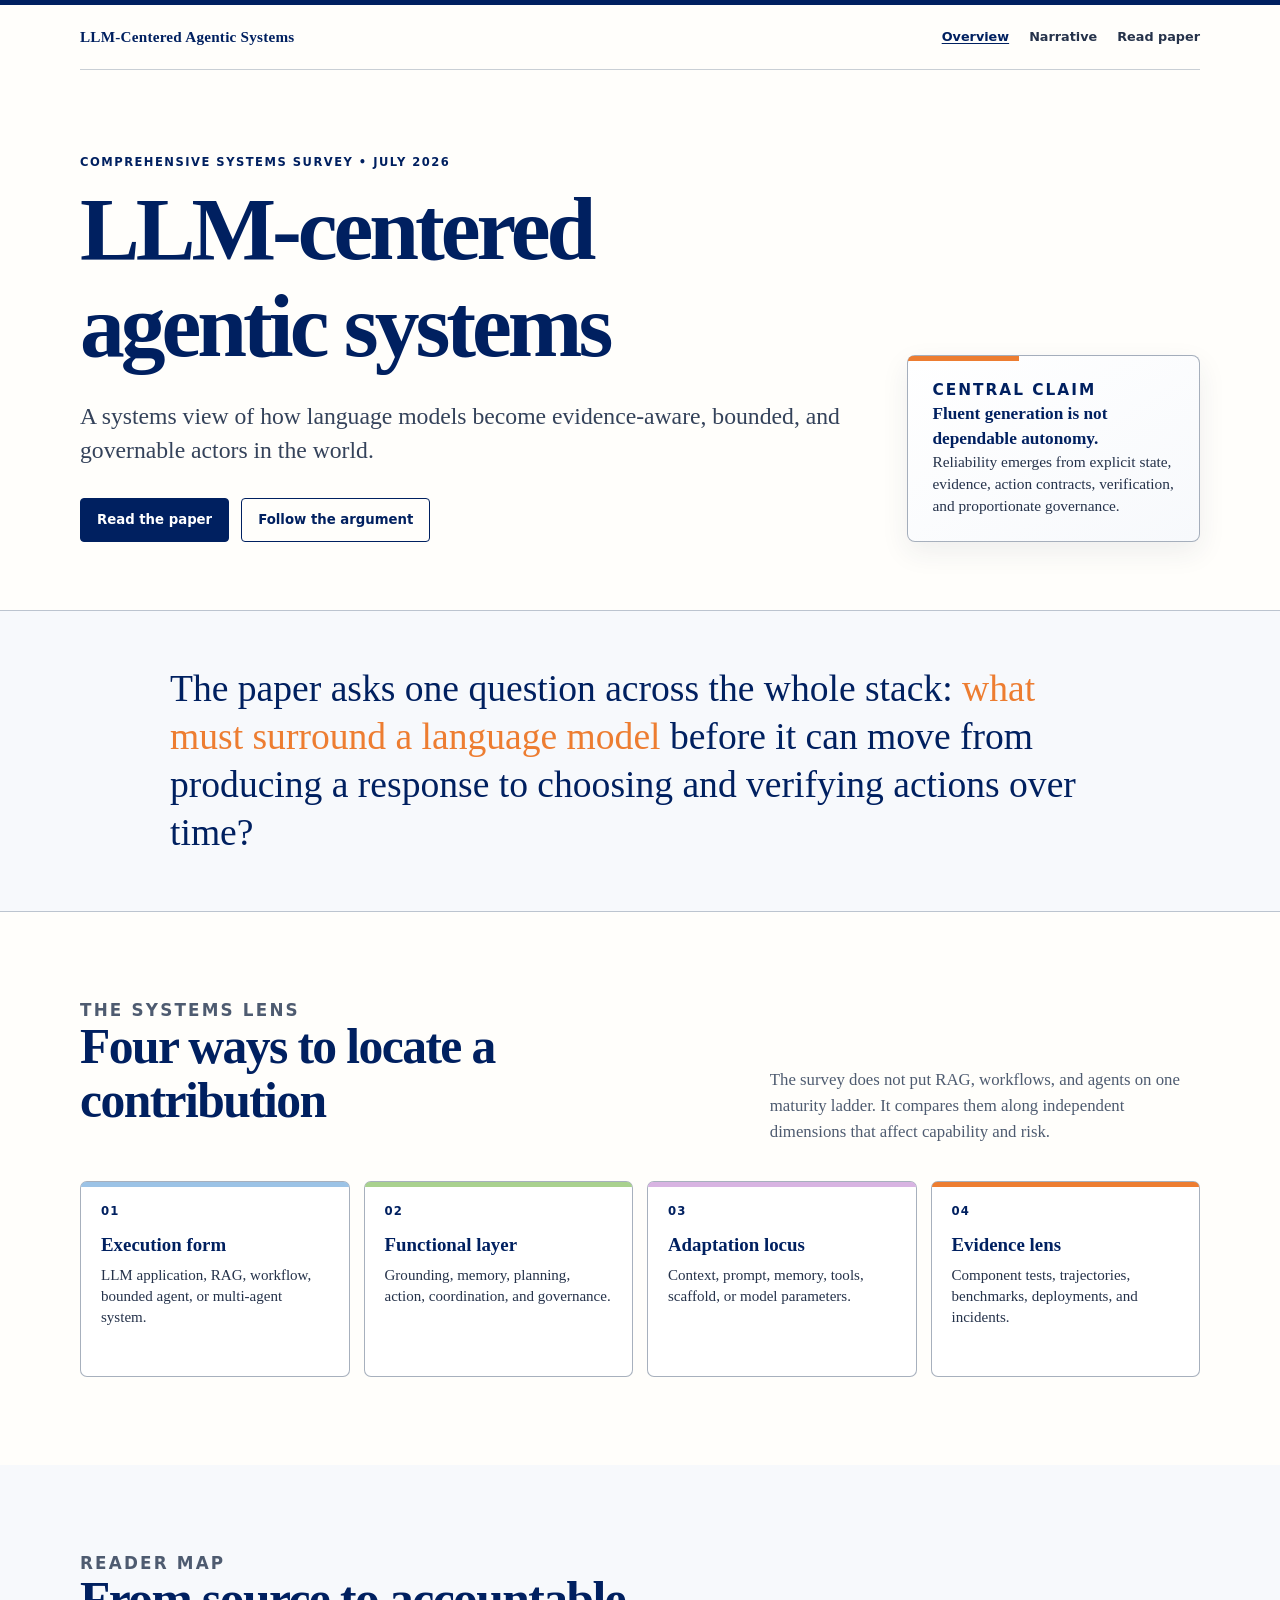
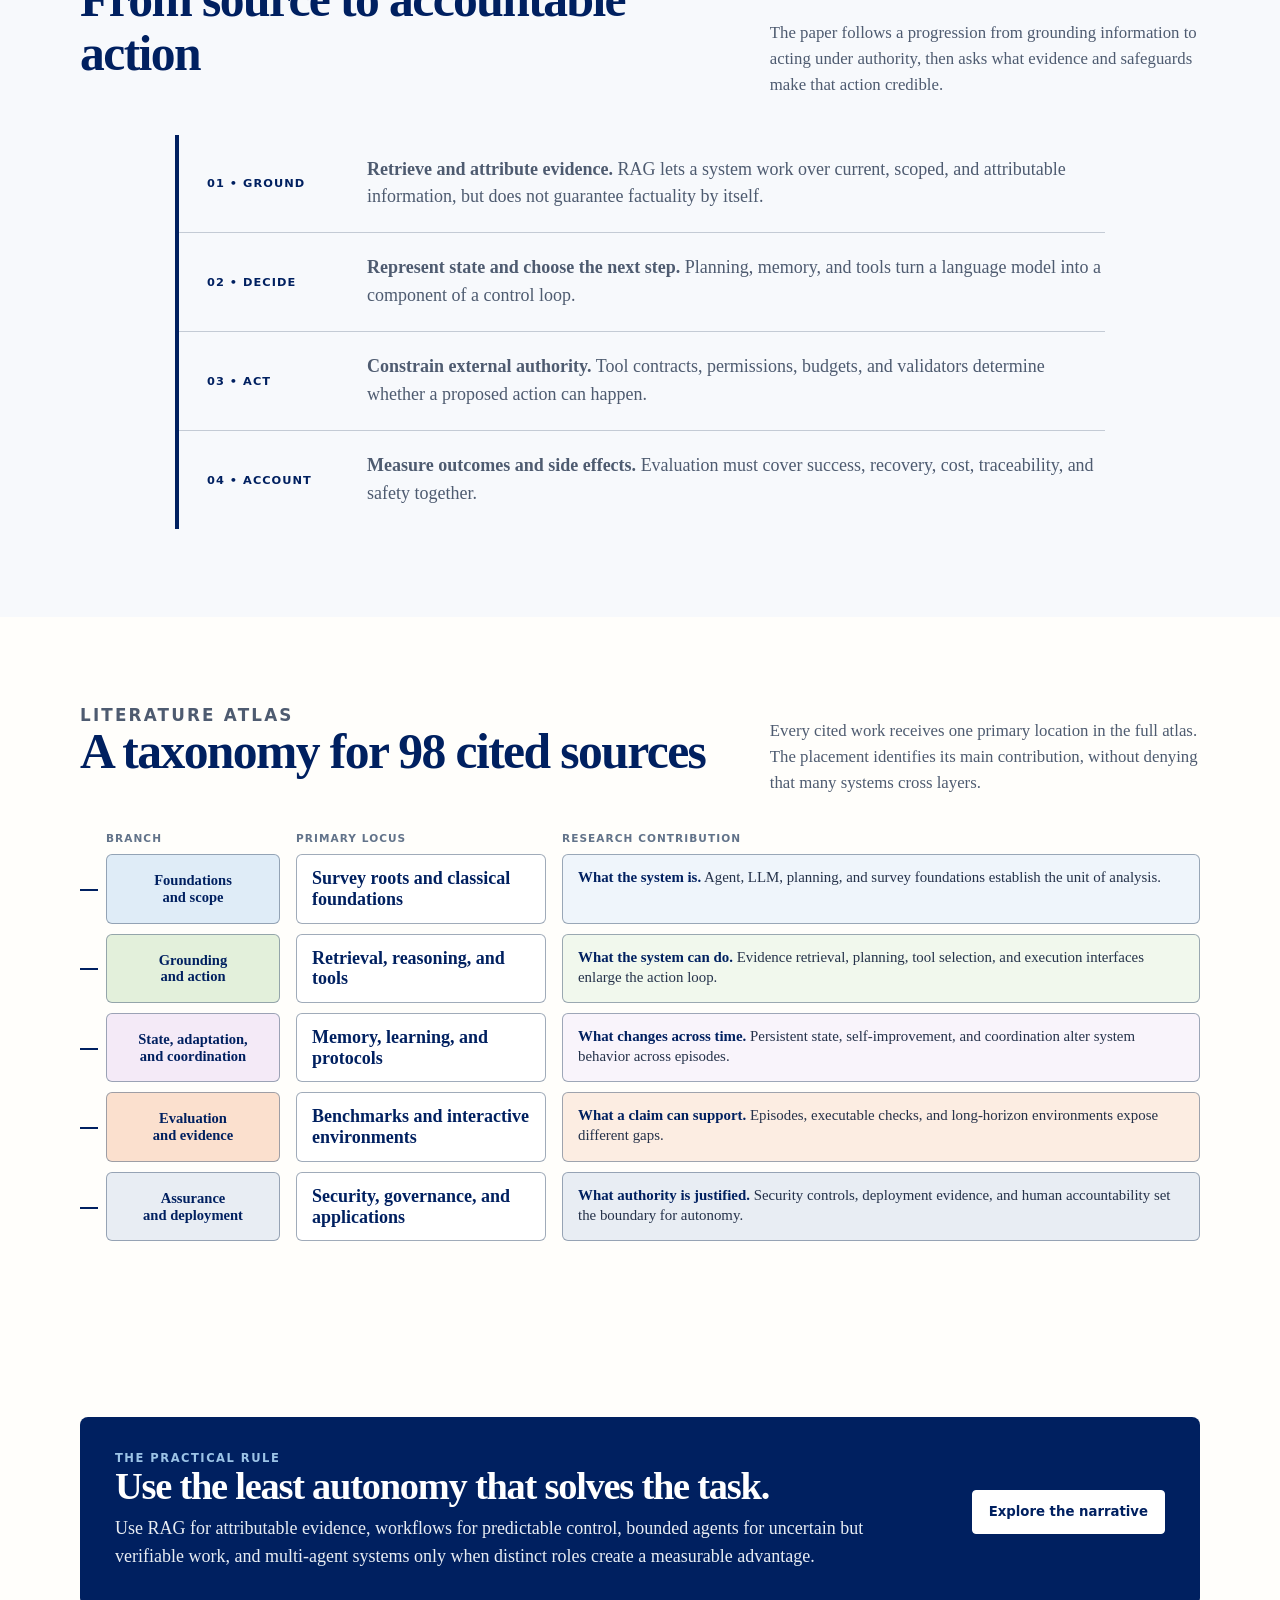
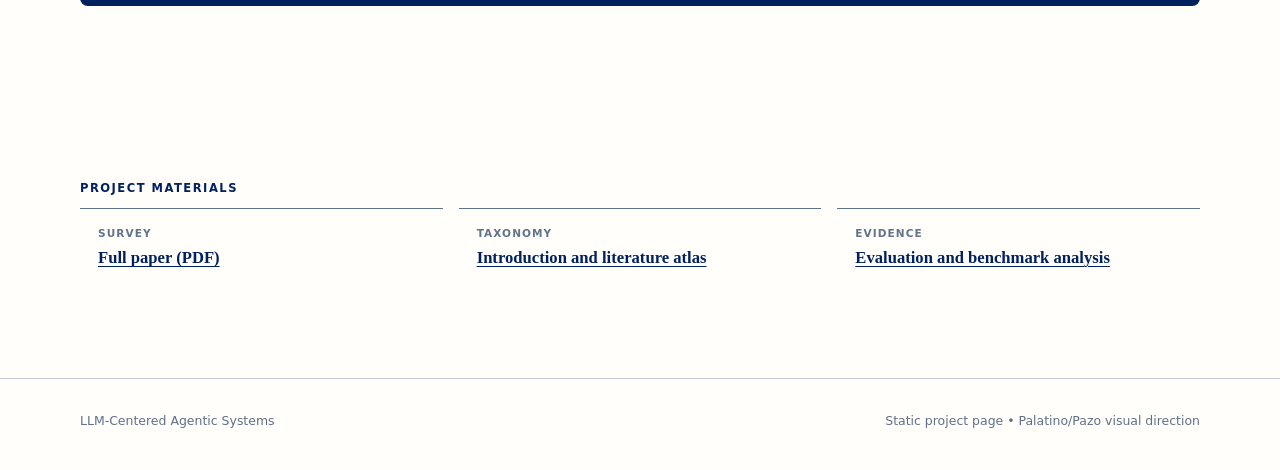
==== github-page/index.html @ cb3de99a "Publish systems survey and project website" ====
<!doctype html>
<html lang="en">
  <head>
    <meta charset="utf-8">
    <meta name="viewport" content="width=device-width, initial-scale=1">
    <meta name="description" content="A systems survey of LLM-centered agentic systems: retrieval, workflows, bounded agents, evaluation, and governance.">
    <title>LLM-Centered Agentic Systems</title>
    <link rel="stylesheet" href="../site-shared/theme.css">
  </head>
  <body>
    <div class="top-rule"></div>
    <div class="page-shell">
      <header class="container site-header">
        <a class="wordmark" href="./">LLM-Centered Agentic Systems</a>
        <button class="nav-toggle" type="button" data-nav-toggle aria-controls="site-nav" aria-expanded="false">Menu</button>
        <nav class="site-nav" id="site-nav" data-site-nav data-open="false" aria-label="Primary navigation">
          <a href="./" aria-current="page">Overview</a>
          <a href="../project-page/">Narrative</a>
          <a href="../0-main.pdf">Read paper</a>
        </nav>
      </header>

      <main>
        <section class="container hero">
          <div>
            <p class="eyebrow">Comprehensive systems survey • July 2026</p>
            <h1>LLM-centered<br>agentic systems</h1>
            <p class="lede">A systems view of how language models become evidence-aware, bounded, and governable actors in the world.</p>
            <div class="actions">
              <a class="button" href="../0-main.pdf">Read the paper</a>
              <a class="button secondary" href="../project-page/">Follow the argument</a>
            </div>
          </div>
          <aside class="hero-aside" aria-label="Central claim">
            <p class="section-kicker">Central claim</p>
            <p><strong>Fluent generation is not dependable autonomy.</strong><br>Reliability emerges from explicit state, evidence, action contracts, verification, and proportionate governance.</p>
          </aside>
        </section>

        <div class="intro-band">
          <div class="container statement">The paper asks one question across the whole stack: <strong>what must surround a language model</strong> before it can move from producing a response to choosing and verifying actions over time?</div>
        </div>

        <section class="container" id="taxonomy">
          <div class="section-head">
            <div>
              <p class="section-kicker">The systems lens</p>
              <h2>Four ways to locate a contribution</h2>
            </div>
            <p>The survey does not put RAG, workflows, and agents on one maturity ladder. It compares them along independent dimensions that affect capability and risk.</p>
          </div>
          <div class="card-grid">
            <article class="system-card" style="--card-color: var(--blue)">
              <span class="card-number">01</span>
              <h3>Execution form</h3>
              <p>LLM application, RAG, workflow, bounded agent, or multi-agent system.</p>
            </article>
            <article class="system-card" style="--card-color: var(--green)">
              <span class="card-number">02</span>
              <h3>Functional layer</h3>
              <p>Grounding, memory, planning, action, coordination, and governance.</p>
            </article>
            <article class="system-card" style="--card-color: var(--purple)">
              <span class="card-number">03</span>
              <h3>Adaptation locus</h3>
              <p>Context, prompt, memory, tools, scaffold, or model parameters.</p>
            </article>
            <article class="system-card" style="--card-color: var(--orange)">
              <span class="card-number">04</span>
              <h3>Evidence lens</h3>
              <p>Component tests, trajectories, benchmarks, deployments, and incidents.</p>
            </article>
          </div>
        </section>

        <section class="mist">
          <div class="container">
            <div class="section-head">
              <div>
                <p class="section-kicker">Reader map</p>
                <h2>From source to accountable action</h2>
              </div>
              <p>The paper follows a progression from grounding information to acting under authority, then asks what evidence and safeguards make that action credible.</p>
            </div>
            <div class="decision-rail">
              <div class="decision-step"><span class="step-tag">01 • Ground</span><p><strong>Retrieve and attribute evidence.</strong> RAG lets a system work over current, scoped, and attributable information, but does not guarantee factuality by itself.</p></div>
              <div class="decision-step"><span class="step-tag">02 • Decide</span><p><strong>Represent state and choose the next step.</strong> Planning, memory, and tools turn a language model into a component of a control loop.</p></div>
              <div class="decision-step"><span class="step-tag">03 • Act</span><p><strong>Constrain external authority.</strong> Tool contracts, permissions, budgets, and validators determine whether a proposed action can happen.</p></div>
              <div class="decision-step"><span class="step-tag">04 • Account</span><p><strong>Measure outcomes and side effects.</strong> Evaluation must cover success, recovery, cost, traceability, and safety together.</p></div>
            </div>
          </div>
        </section>

        <section class="container">
          <div class="section-head">
            <div>
              <p class="section-kicker">Literature atlas</p>
              <h2>A taxonomy for 98 cited sources</h2>
            </div>
            <p>Every cited work receives one primary location in the full atlas. The placement identifies its main contribution, without denying that many systems cross layers.</p>
          </div>
          <div class="atlas" aria-label="High-level literature taxonomy">
            <div class="atlas-header"><span>Branch</span><span>Primary locus</span><span>Research contribution</span></div>
            <div class="atlas-row"><div class="atlas-branch" style="--branch-color: color-mix(in srgb, var(--blue) 32%, white)">Foundations<br>and scope</div><div class="atlas-locus">Survey roots and classical foundations</div><div class="atlas-work" style="--work-color: color-mix(in srgb, var(--blue) 16%, white)"><strong>What the system is.</strong> Agent, LLM, planning, and survey foundations establish the unit of analysis.</div></div>
            <div class="atlas-row"><div class="atlas-branch" style="--branch-color: color-mix(in srgb, var(--green) 32%, white)">Grounding<br>and action</div><div class="atlas-locus">Retrieval, reasoning, and tools</div><div class="atlas-work" style="--work-color: color-mix(in srgb, var(--green) 16%, white)"><strong>What the system can do.</strong> Evidence retrieval, planning, tool selection, and execution interfaces enlarge the action loop.</div></div>
            <div class="atlas-row"><div class="atlas-branch" style="--branch-color: color-mix(in srgb, var(--purple) 28%, white)">State, adaptation,<br>and coordination</div><div class="atlas-locus">Memory, learning, and protocols</div><div class="atlas-work" style="--work-color: color-mix(in srgb, var(--purple) 15%, white)"><strong>What changes across time.</strong> Persistent state, self-improvement, and coordination alter system behavior across episodes.</div></div>
            <div class="atlas-row"><div class="atlas-branch" style="--branch-color: color-mix(in srgb, var(--orange) 24%, white)">Evaluation<br>and evidence</div><div class="atlas-locus">Benchmarks and interactive environments</div><div class="atlas-work" style="--work-color: color-mix(in srgb, var(--orange) 14%, white)"><strong>What a claim can support.</strong> Episodes, executable checks, and long-horizon environments expose different gaps.</div></div>
            <div class="atlas-row"><div class="atlas-branch">Assurance<br>and deployment</div><div class="atlas-locus">Security, governance, and applications</div><div class="atlas-work" style="--work-color: var(--mist)"><strong>What authority is justified.</strong> Security controls, deployment evidence, and human accountability set the boundary for autonomy.</div></div>
          </div>
        </section>

        <section class="container">
          <div class="callout">
            <div>
              <p class="section-kicker" style="color: var(--blue)">The practical rule</p>
              <h2>Use the least autonomy that solves the task.</h2>
              <p>Use RAG for attributable evidence, workflows for predictable control, bounded agents for uncertain but verifiable work, and multi-agent systems only when distinct roles create a measurable advantage.</p>
            </div>
            <a class="button" href="../project-page/">Explore the narrative</a>
          </div>
        </section>

        <section class="container">
          <p class="section-kicker">Project materials</p>
          <div class="source-list">
            <div class="source-item"><span>Survey</span><a href="../0-main.pdf">Full paper (PDF)</a></div>
            <div class="source-item"><span>Taxonomy</span><a href="../1-intro.tex">Introduction and literature atlas</a></div>
            <div class="source-item"><span>Evidence</span><a href="../5-evaluating.tex">Evaluation and benchmark analysis</a></div>
          </div>
        </section>
      </main>

      <footer class="site-footer"><div class="container"><span>LLM-Centered Agentic Systems</span><span>Static project page • Palatino/Pazo visual direction</span></div></footer>
    </div>
    <script src="../site-shared/site.js"></script>
  </body>
</html>
---- site-shared/theme.css ----
:root {
  --navy: #002060;
  --ink: #25324a;
  --line: #62738a;
  --canvas: #f7f9fc;
  --mist: #e8edf3;
  --blue: #9cc3e6;
  --green: #a9d18e;
  --purple: #d8b4e2;
  --orange: #ed7d31;
  --paper: #fffefb;
  --serif: "Palatino Linotype", "Book Antiqua", Palatino, Georgia, serif;
  --sans: Inter, ui-sans-serif, system-ui, -apple-system, BlinkMacSystemFont, "Segoe UI", sans-serif;
  --shadow: 0 10px 28px rgba(37, 50, 74, 0.08);
}

* { box-sizing: border-box; }

html { scroll-behavior: smooth; }

body {
  margin: 0;
  color: var(--ink);
  background: var(--paper);
  font-family: var(--serif);
  font-size: 18px;
  line-height: 1.55;
}

a { color: var(--navy); text-underline-offset: 0.16em; }

a:focus-visible, button:focus-visible {
  outline: 3px solid var(--orange);
  outline-offset: 3px;
}

.top-rule { height: 5px; background: var(--navy); }

.page-shell { overflow: hidden; }

.container { width: min(1120px, calc(100% - 40px)); margin: 0 auto; }

.site-header {
  display: flex;
  align-items: center;
  justify-content: space-between;
  gap: 24px;
  padding: 20px 0;
  border-bottom: 1px solid color-mix(in srgb, var(--line) 34%, transparent);
  font-family: var(--sans);
}

.wordmark {
  color: var(--navy);
  font-family: var(--serif);
  font-size: 0.95rem;
  font-weight: 700;
  letter-spacing: 0.015em;
  text-decoration: none;
}

.site-nav { display: flex; align-items: center; gap: 20px; font-size: 0.8rem; }

.site-nav a { color: var(--ink); font-weight: 650; text-decoration: none; }

.site-nav a:hover, .site-nav a[aria-current="page"] { color: var(--navy); text-decoration: underline; }

.nav-toggle {
  display: none;
  border: 1px solid var(--line);
  border-radius: 4px;
  background: white;
  color: var(--navy);
  font: 700 0.75rem var(--sans);
  padding: 8px 10px;
}

.hero {
  display: grid;
  grid-template-columns: minmax(0, 1.45fr) minmax(250px, 0.55fr);
  gap: 56px;
  align-items: end;
  padding: 86px 0 68px;
}

.eyebrow, .section-kicker {
  margin: 0 0 12px;
  color: var(--navy);
  font: 750 0.72rem/1.2 var(--sans);
  letter-spacing: 0.13em;
  text-transform: uppercase;
}

h1, h2, h3, p { margin-top: 0; }

h1, h2, h3 { color: var(--navy); font-family: var(--serif); line-height: 1.08; }

h1 { max-width: 830px; margin-bottom: 24px; font-size: clamp(3rem, 7vw, 5.6rem); font-weight: 700; letter-spacing: -0.045em; }

h2 { margin-bottom: 18px; font-size: clamp(2rem, 4vw, 3.1rem); letter-spacing: -0.032em; }

h3 { margin-bottom: 9px; font-size: 1.18rem; }

.lede { max-width: 760px; margin-bottom: 30px; color: #34425a; font-size: clamp(1.2rem, 2vw, 1.48rem); line-height: 1.45; }

.hero-aside {
  position: relative;
  padding: 24px;
  border: 1px solid color-mix(in srgb, var(--line) 56%, transparent);
  border-radius: 8px;
  background: linear-gradient(150deg, #ffffff, var(--canvas));
  box-shadow: var(--shadow);
}

.hero-aside::before {
  position: absolute;
  top: 0;
  left: 0;
  width: 38%;
  height: 5px;
  border-radius: 8px 0 0;
  background: var(--orange);
  content: "";
}

.hero-aside p { margin-bottom: 0; font-size: 0.96rem; line-height: 1.42; }

.hero-aside strong { color: var(--navy); font-size: 1.08rem; }

.actions { display: flex; flex-wrap: wrap; gap: 12px; }

.button {
  display: inline-flex;
  align-items: center;
  justify-content: center;
  min-height: 44px;
  padding: 10px 16px;
  border: 1px solid var(--navy);
  border-radius: 4px;
  background: var(--navy);
  color: white;
  font: 700 0.83rem var(--sans);
  text-decoration: none;
}

.button:hover { background: #12387d; text-decoration: none; }

.button.secondary { background: transparent; color: var(--navy); }

.button.secondary:hover { background: var(--mist); }

.intro-band { border-block: 1px solid color-mix(in srgb, var(--line) 40%, transparent); background: var(--canvas); }

.statement { max-width: 940px; padding: 54px 0; color: var(--navy); font-size: clamp(1.45rem, 3vw, 2.35rem); line-height: 1.28; }

.statement strong { color: var(--orange); font-weight: inherit; }

section { padding: 88px 0; }

section.mist { background: var(--canvas); }

.section-head { display: grid; grid-template-columns: minmax(0, 1fr) minmax(260px, 0.66fr); gap: 38px; align-items: end; margin-bottom: 36px; }

.section-head p { margin-bottom: 0; color: #4e5b70; font-size: 1.05rem; }

.card-grid { display: grid; grid-template-columns: repeat(4, minmax(0, 1fr)); gap: 14px; }

.system-card {
  position: relative;
  min-height: 196px;
  padding: 22px 20px;
  border: 1px solid color-mix(in srgb, var(--line) 56%, transparent);
  border-radius: 7px;
  background: white;
}

.system-card::before { position: absolute; top: 0; left: 0; width: 100%; height: 5px; border-radius: 7px 7px 0 0; background: var(--card-color, var(--blue)); content: ""; }

.card-number { display: block; margin-bottom: 17px; color: var(--navy); font: 800 0.73rem var(--sans); letter-spacing: 0.09em; }

.system-card p { margin-bottom: 0; font-size: 0.94rem; line-height: 1.4; }

.decision-rail { display: grid; gap: 0; max-width: 930px; margin: 0 auto; border-left: 4px solid var(--navy); }

.decision-step { display: grid; grid-template-columns: 136px minmax(0, 1fr); gap: 24px; align-items: center; padding: 21px 0 21px 28px; border-bottom: 1px solid color-mix(in srgb, var(--line) 34%, transparent); }

.decision-step:last-child { border-bottom: 0; }

.step-tag { color: var(--navy); font: 800 0.71rem var(--sans); letter-spacing: 0.09em; text-transform: uppercase; }

.decision-step p { margin-bottom: 0; color: #4e5b70; }

.atlas { position: relative; display: grid; gap: 10px; }

.atlas-header, .atlas-row { display: grid; grid-template-columns: 174px 250px minmax(0, 1fr); gap: 16px; align-items: stretch; }

.atlas-header { padding-left: 26px; color: var(--line); font: 800 0.66rem var(--sans); letter-spacing: 0.1em; text-transform: uppercase; }

.atlas-row { position: relative; padding-left: 26px; }

.atlas-row::before { position: absolute; top: 50%; left: 0; width: 18px; border-top: 2px solid var(--navy); content: ""; }

.atlas-branch, .atlas-locus, .atlas-work {
  border: 1px solid color-mix(in srgb, var(--line) 60%, transparent);
  border-radius: 6px;
}

.atlas-branch { display: flex; align-items: center; justify-content: center; padding: 14px; color: var(--navy); background: var(--branch-color, var(--mist)); font: 700 0.91rem/1.15 var(--serif); text-align: center; }

.atlas-locus { display: flex; align-items: center; padding: 13px 15px; background: white; color: var(--navy); font-weight: 700; line-height: 1.15; }

.atlas-work { padding: 13px 15px; background: var(--work-color, #fff); font-size: 0.93rem; line-height: 1.34; }

.atlas-work strong { color: var(--navy); }

.narrative-grid { display: grid; grid-template-columns: repeat(3, minmax(0, 1fr)); gap: 18px; }

.narrative-card { padding: 26px; border-top: 5px solid var(--card-color, var(--blue)); background: white; box-shadow: var(--shadow); }

.narrative-card p { margin-bottom: 0; color: #4e5b70; font-size: 0.96rem; }

.callout { display: grid; grid-template-columns: minmax(0, 1fr) auto; gap: 28px; align-items: center; padding: 34px; border: 1px solid color-mix(in srgb, var(--navy) 45%, transparent); border-radius: 8px; background: var(--navy); color: white; }

.callout h2 { margin-bottom: 8px; color: white; font-size: clamp(1.8rem, 3vw, 2.7rem); }

.callout p { max-width: 760px; margin-bottom: 0; color: #e8edf3; }

.callout .button { border-color: white; background: white; color: var(--navy); white-space: nowrap; }

.source-list { display: grid; grid-template-columns: repeat(3, minmax(0, 1fr)); gap: 16px; }

.source-item { padding: 18px; border-top: 1px solid var(--line); }

.source-item span { display: block; margin-bottom: 5px; color: var(--line); font: 800 0.66rem var(--sans); letter-spacing: 0.1em; text-transform: uppercase; }

.source-item a { font-size: 1.04rem; font-weight: 700; }

.site-footer { padding: 34px 0 42px; border-top: 1px solid color-mix(in srgb, var(--line) 38%, transparent); color: #617086; font: 0.78rem var(--sans); }

.site-footer .container { display: flex; justify-content: space-between; gap: 18px; }

@media (max-width: 860px) {
  .hero, .section-head { grid-template-columns: 1fr; gap: 28px; }
  .hero { padding-block: 64px 54px; }
  .card-grid { grid-template-columns: repeat(2, minmax(0, 1fr)); }
  .atlas-header { display: none; }
  .atlas-row { grid-template-columns: 140px minmax(0, 1fr); }
  .atlas-work { grid-column: 2; }
  .atlas-locus { grid-column: 2; }
  .atlas-branch { grid-row: span 2; }
  .narrative-grid, .source-list { grid-template-columns: 1fr; }
}

@media (max-width: 640px) {
  body { font-size: 17px; }
  .container { width: min(100% - 28px, 1120px); }
  .site-header { align-items: flex-start; }
  .nav-toggle { display: inline-flex; }
  .site-nav { display: none; position: absolute; z-index: 3; top: 66px; right: 14px; flex-direction: column; align-items: flex-start; min-width: 190px; padding: 14px; border: 1px solid var(--line); border-radius: 5px; background: white; box-shadow: var(--shadow); }
  .site-nav[data-open="true"] { display: flex; }
  h1 { font-size: clamp(2.8rem, 15vw, 4.3rem); }
  section { padding: 64px 0; }
  .card-grid { grid-template-columns: 1fr; }
  .decision-step { grid-template-columns: 1fr; gap: 8px; padding-left: 20px; }
  .atlas-row { grid-template-columns: 1fr; padding-left: 20px; }
  .atlas-row::before { width: 12px; }
  .atlas-branch, .atlas-locus, .atlas-work { grid-column: 1; }
  .atlas-branch { grid-row: auto; }
  .callout { grid-template-columns: 1fr; padding: 26px; }
  .site-footer .container { flex-direction: column; }
}
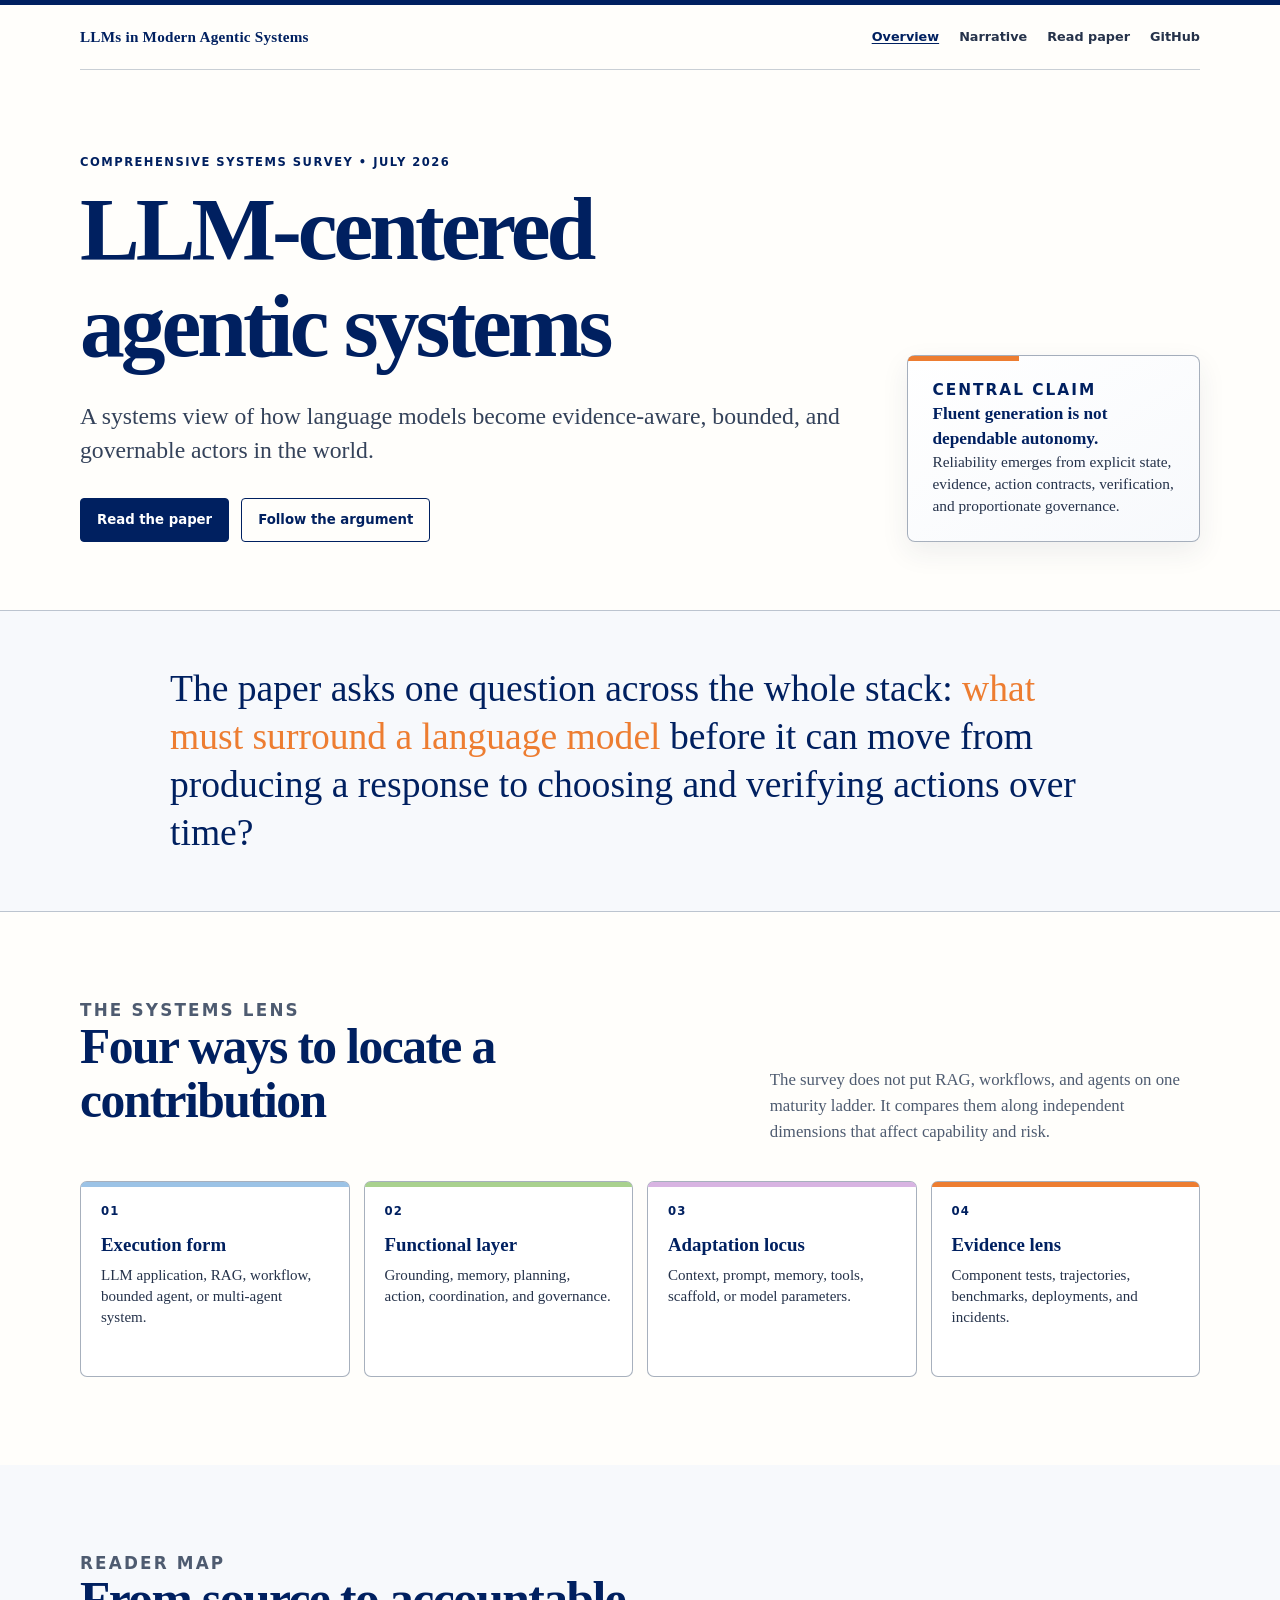
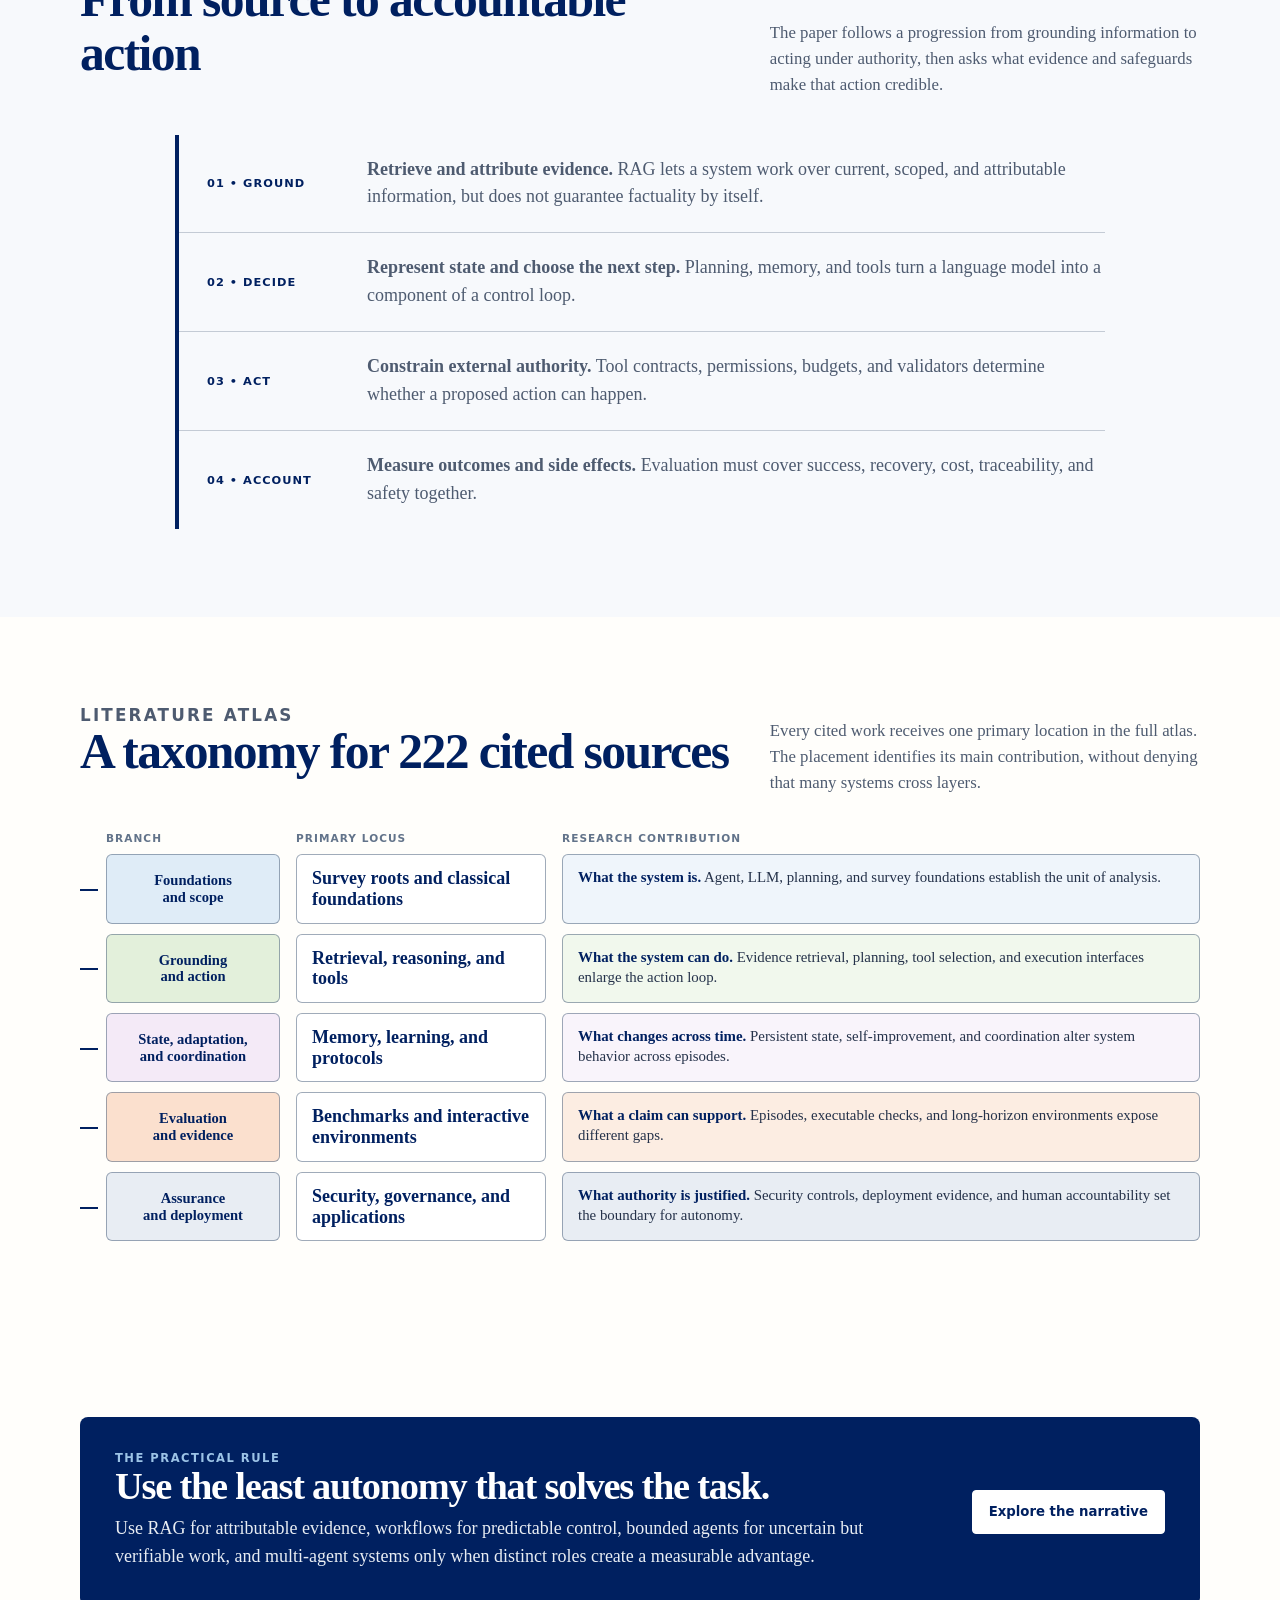
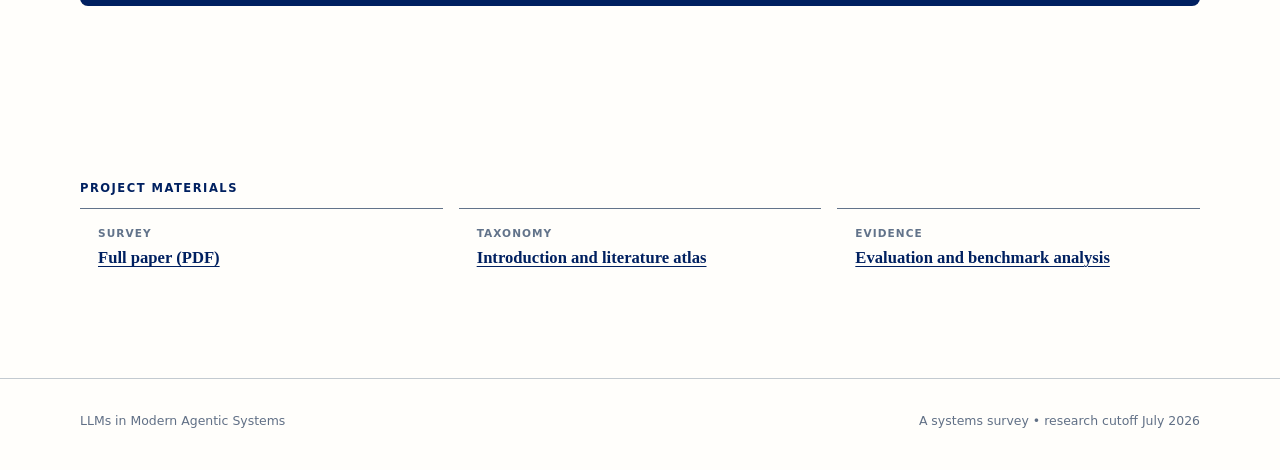
==== commit 0a75c02f: "Synchronize public materials with current paper" ====
--- a/github-page/index.html
+++ b/github-page/index.html
@@ -4,19 +4,25 @@
     <meta charset="utf-8">
     <meta name="viewport" content="width=device-width, initial-scale=1">
     <meta name="description" content="A systems survey of LLM-centered agentic systems: retrieval, workflows, bounded agents, evaluation, and governance.">
-    <title>LLM-Centered Agentic Systems</title>
+    <meta property="og:title" content="LLMs in Modern Agentic Systems: A Systems Survey">
+    <meta property="og:description" content="A systems view of how language models become evidence-aware, bounded, and governable actors in the world.">
+    <meta property="og:type" content="website">
+    <meta property="og:url" content="https://xpounder-com.github.io/llms-in-modern-agentic-systems/">
+    <title>LLMs in Modern Agentic Systems — A Systems Survey</title>
+    <link rel="canonical" href="https://xpounder-com.github.io/llms-in-modern-agentic-systems/">
     <link rel="stylesheet" href="../site-shared/theme.css">
   </head>
   <body>
     <div class="top-rule"></div>
     <div class="page-shell">
       <header class="container site-header">
-        <a class="wordmark" href="./">LLM-Centered Agentic Systems</a>
+        <a class="wordmark" href="./">LLMs in Modern Agentic Systems</a>
         <button class="nav-toggle" type="button" data-nav-toggle aria-controls="site-nav" aria-expanded="false">Menu</button>
         <nav class="site-nav" id="site-nav" data-site-nav data-open="false" aria-label="Primary navigation">
           <a href="./" aria-current="page">Overview</a>
           <a href="../project-page/">Narrative</a>
-          <a href="../0-main.pdf">Read paper</a>
+          <a href="../paper/llms-in-modern-agentic-systems.pdf">Read paper</a>
+          <a href="https://github.com/Xpounder-com/llms-in-modern-agentic-systems">GitHub</a>
         </nav>
       </header>
 
@@ -27,7 +33,7 @@
             <h1>LLM-centered<br>agentic systems</h1>
             <p class="lede">A systems view of how language models become evidence-aware, bounded, and governable actors in the world.</p>
             <div class="actions">
-              <a class="button" href="../0-main.pdf">Read the paper</a>
+              <a class="button" href="../paper/llms-in-modern-agentic-systems.pdf">Read the paper</a>
               <a class="button secondary" href="../project-page/">Follow the argument</a>
             </div>
           </div>
@@ -95,7 +101,7 @@
           <div class="section-head">
             <div>
               <p class="section-kicker">Literature atlas</p>
-              <h2>A taxonomy for 98 cited sources</h2>
+              <h2>A taxonomy for 222 cited sources</h2>
             </div>
             <p>Every cited work receives one primary location in the full atlas. The placement identifies its main contribution, without denying that many systems cross layers.</p>
           </div>
@@ -123,14 +129,14 @@
         <section class="container">
           <p class="section-kicker">Project materials</p>
           <div class="source-list">
-            <div class="source-item"><span>Survey</span><a href="../0-main.pdf">Full paper (PDF)</a></div>
-            <div class="source-item"><span>Taxonomy</span><a href="../1-intro.tex">Introduction and literature atlas</a></div>
-            <div class="source-item"><span>Evidence</span><a href="../5-evaluating.tex">Evaluation and benchmark analysis</a></div>
+            <div class="source-item"><span>Survey</span><a href="../paper/llms-in-modern-agentic-systems.pdf">Full paper (PDF)</a></div>
+            <div class="source-item"><span>Taxonomy</span><a href="https://github.com/Xpounder-com/llms-in-modern-agentic-systems/blob/main/1-intro.tex">Introduction and literature atlas</a></div>
+            <div class="source-item"><span>Evidence</span><a href="https://github.com/Xpounder-com/llms-in-modern-agentic-systems/blob/main/5-evaluating.tex">Evaluation and benchmark analysis</a></div>
           </div>
         </section>
       </main>
 
-      <footer class="site-footer"><div class="container"><span>LLM-Centered Agentic Systems</span><span>Static project page • Palatino/Pazo visual direction</span></div></footer>
+      <footer class="site-footer"><div class="container"><span>LLMs in Modern Agentic Systems</span><span>A systems survey • research cutoff July 2026</span></div></footer>
     </div>
     <script src="../site-shared/site.js"></script>
   </body>
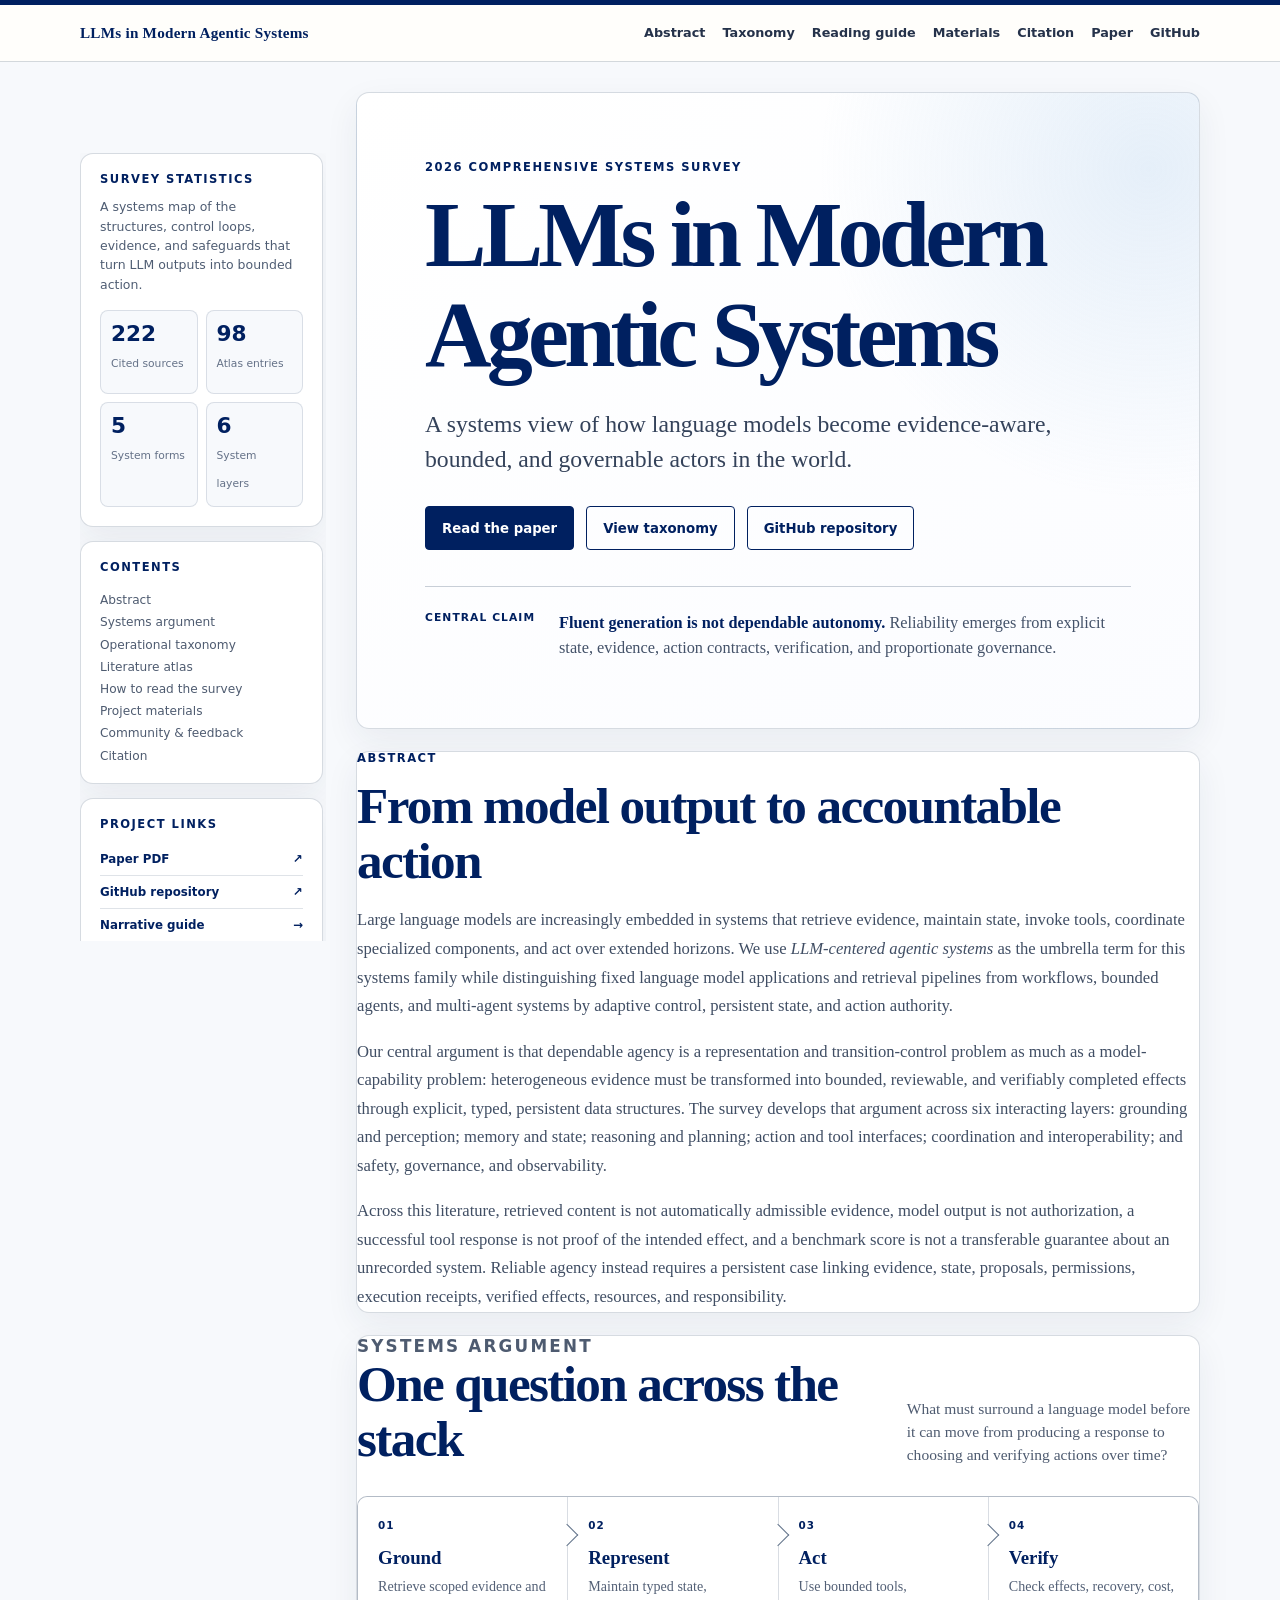
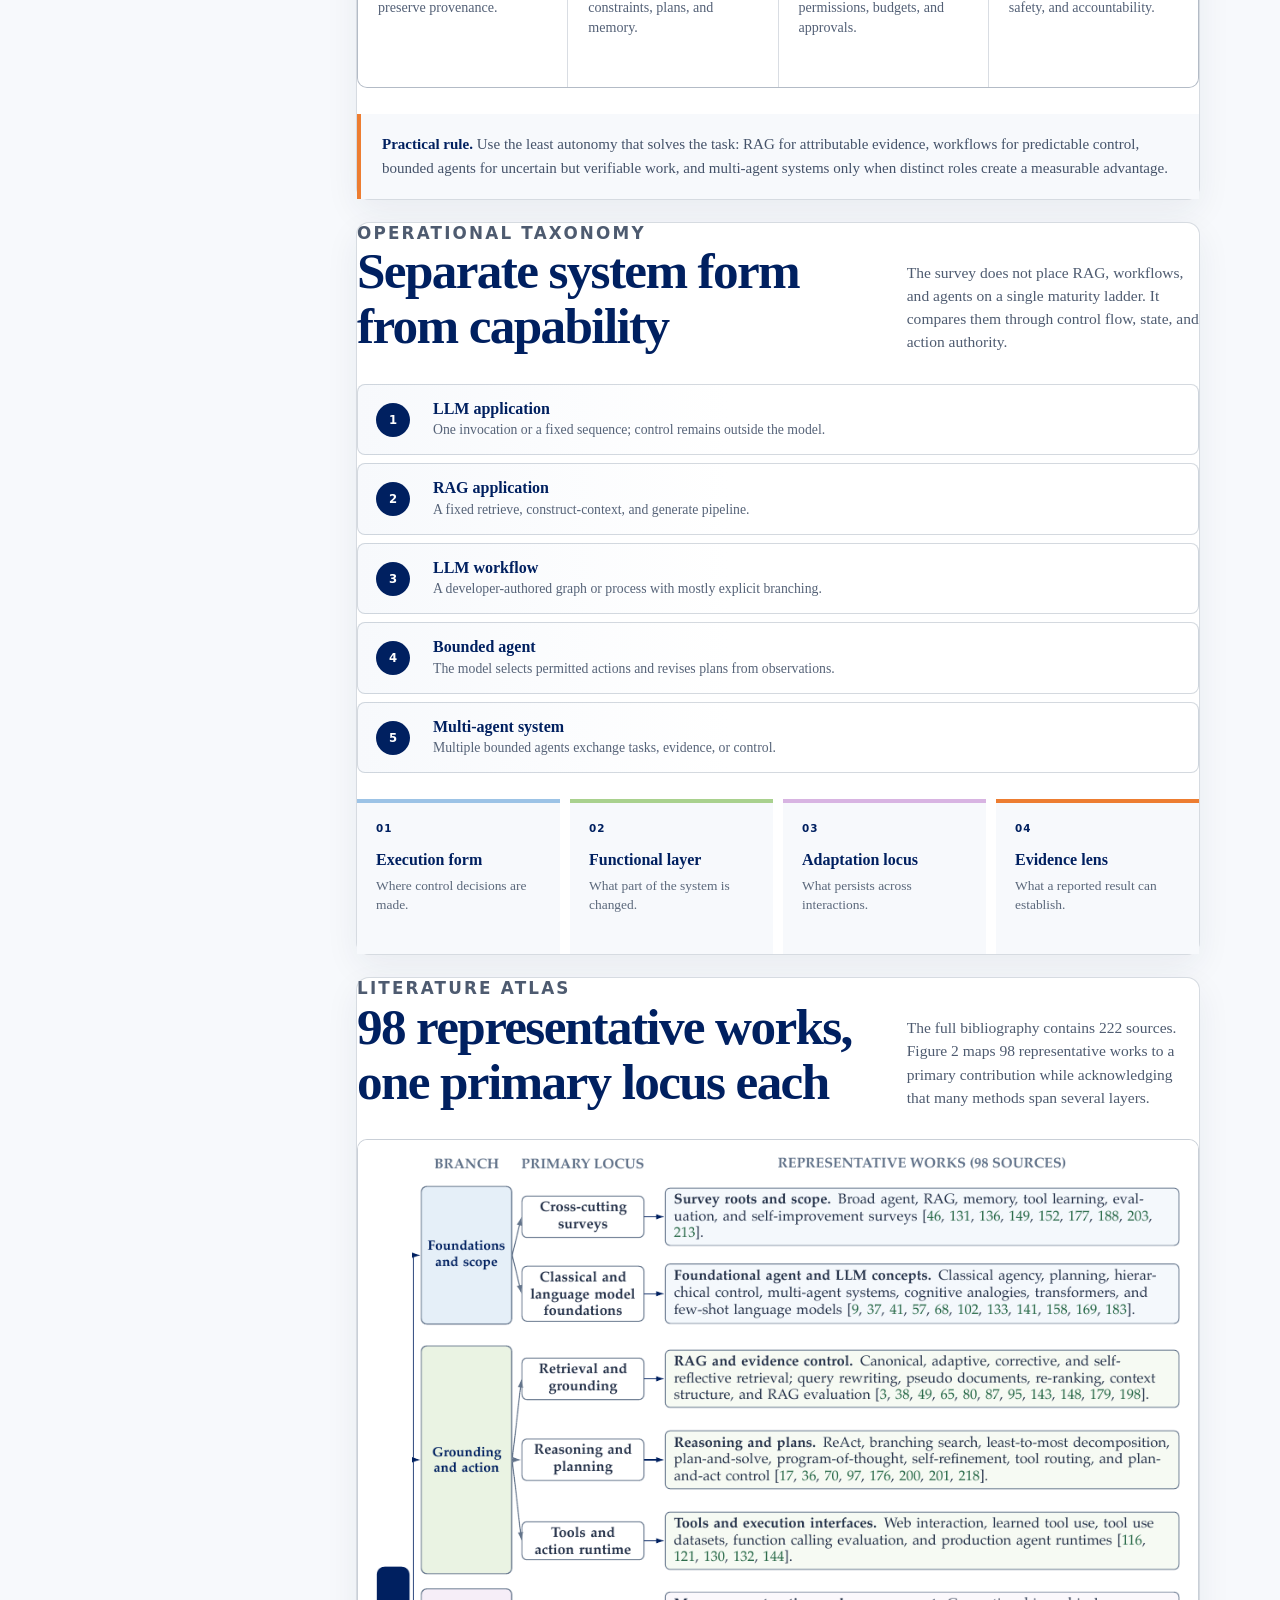
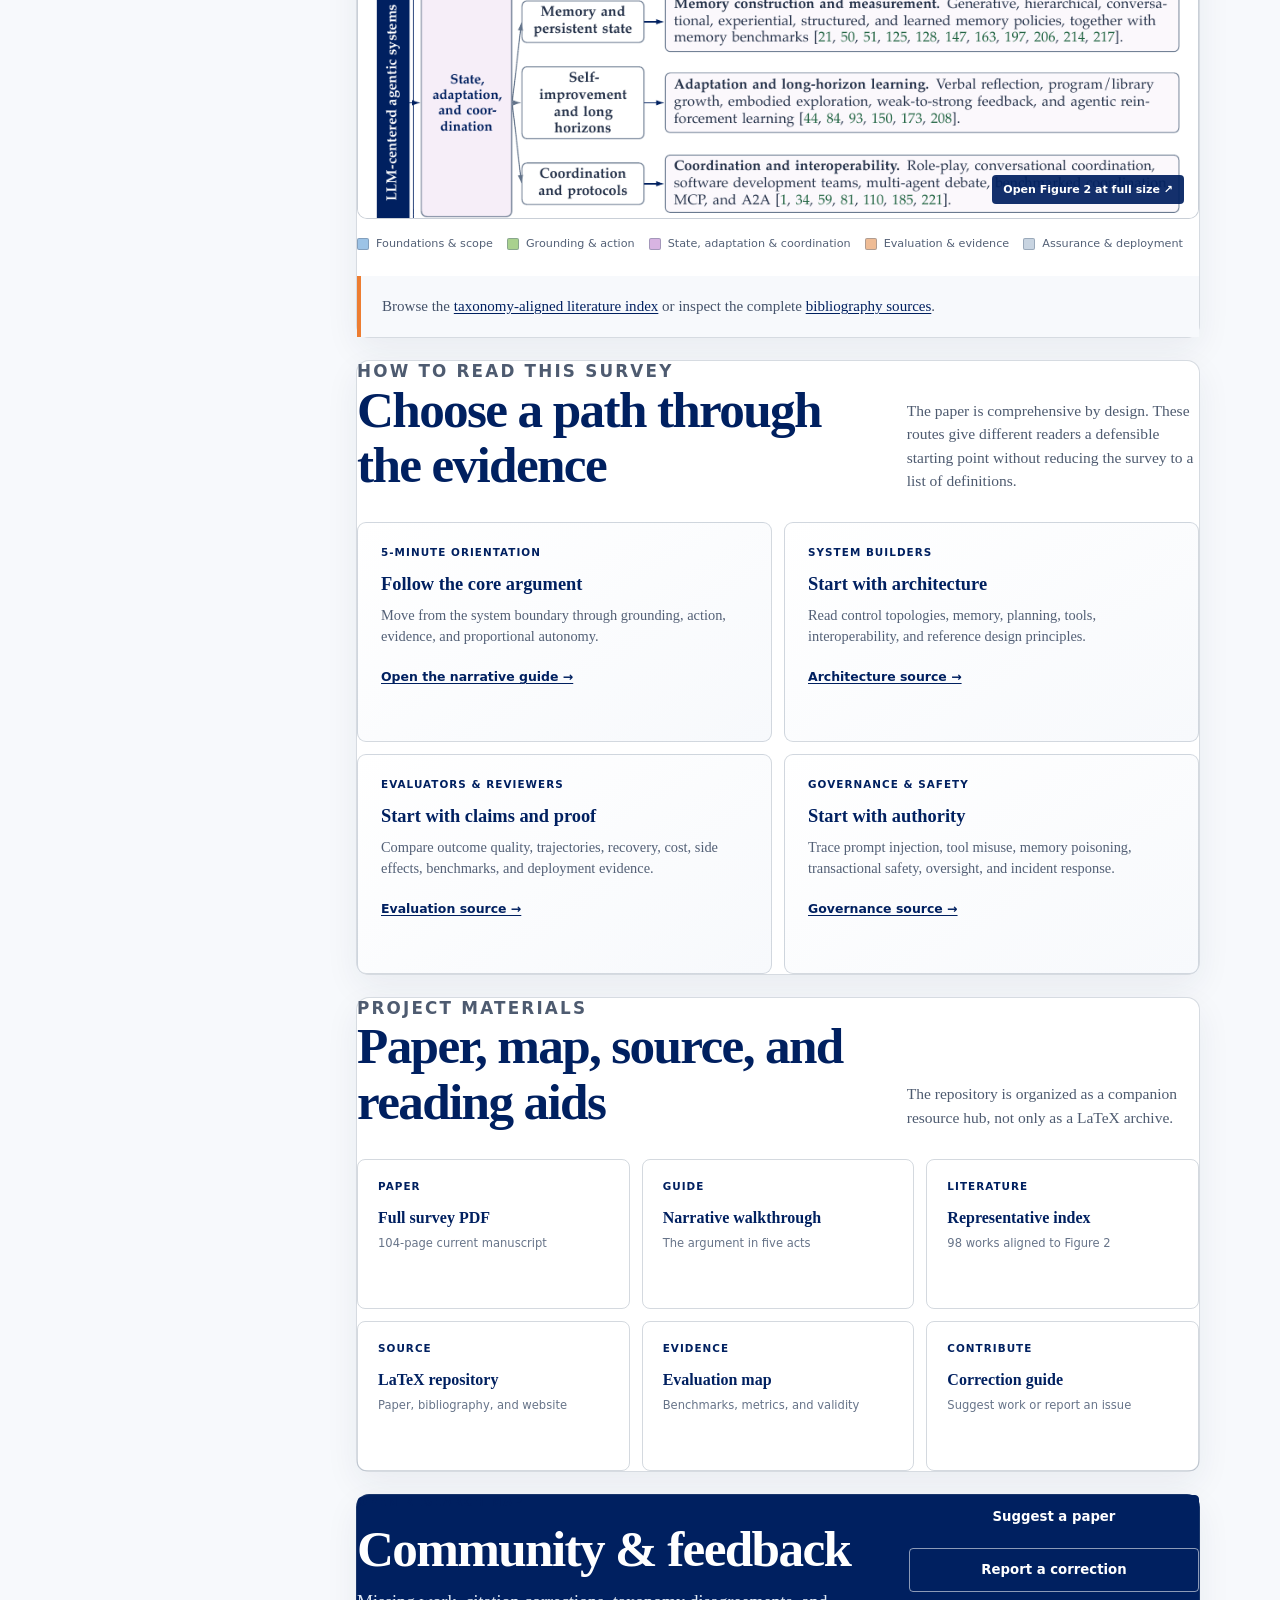
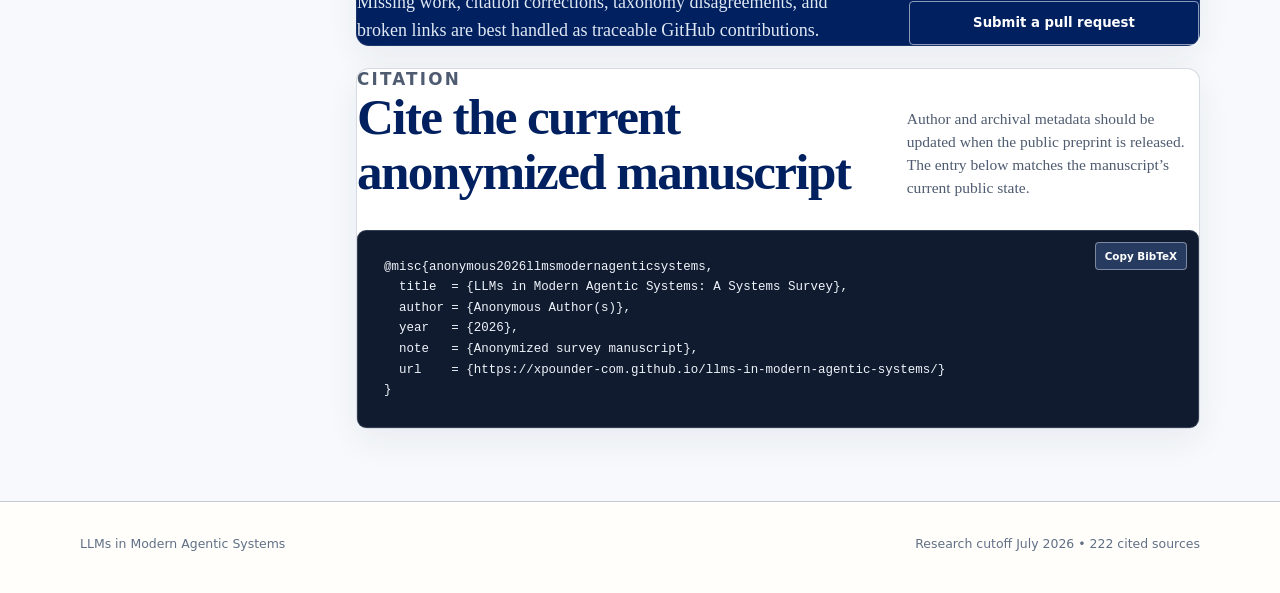
==== commit e8cfa796: "Build survey hub and literature companion" ====
--- a/github-page/index.html
+++ b/github-page/index.html
@@ -3,7 +3,7 @@
   <head>
     <meta charset="utf-8">
     <meta name="viewport" content="width=device-width, initial-scale=1">
-    <meta name="description" content="A systems survey of LLM-centered agentic systems: retrieval, workflows, bounded agents, evaluation, and governance.">
+    <meta name="description" content="The project hub for LLMs in Modern Agentic Systems: a 104-page systems survey with 222 cited sources, an operational taxonomy, and a literature atlas.">
     <meta property="og:title" content="LLMs in Modern Agentic Systems: A Systems Survey">
     <meta property="og:description" content="A systems view of how language models become evidence-aware, bounded, and governable actors in the world.">
     <meta property="og:type" content="website">
@@ -14,130 +14,215 @@
   </head>
   <body>
     <div class="top-rule"></div>
-    <div class="page-shell">
-      <header class="container site-header">
+    <header class="site-header-wrap">
+      <div class="container site-header">
         <a class="wordmark" href="./">LLMs in Modern Agentic Systems</a>
         <button class="nav-toggle" type="button" data-nav-toggle aria-controls="site-nav" aria-expanded="false">Menu</button>
         <nav class="site-nav" id="site-nav" data-site-nav data-open="false" aria-label="Primary navigation">
-          <a href="./" aria-current="page">Overview</a>
-          <a href="../project-page/">Narrative</a>
-          <a href="../paper/llms-in-modern-agentic-systems.pdf">Read paper</a>
+          <a href="#abstract">Abstract</a>
+          <a href="#taxonomy">Taxonomy</a>
+          <a href="#reading-guide">Reading guide</a>
+          <a href="#materials">Materials</a>
+          <a href="#citation">Citation</a>
+          <a href="../paper/llms-in-modern-agentic-systems.pdf">Paper</a>
           <a href="https://github.com/Xpounder-com/llms-in-modern-agentic-systems">GitHub</a>
         </nav>
-      </header>
-
-      <main>
-        <section class="container hero">
-          <div>
-            <p class="eyebrow">Comprehensive systems survey • July 2026</p>
-            <h1>LLM-centered<br>agentic systems</h1>
+      </div>
+    </header>
+
+    <div class="page-shell">
+      <div class="container hub-layout">
+        <aside class="survey-sidebar" aria-label="Survey navigation and statistics">
+          <section class="sidebar-card">
+            <p class="section-kicker">Survey statistics</p>
+            <p class="sidebar-summary">A systems map of the structures, control loops, evidence, and safeguards that turn LLM outputs into bounded action.</p>
+            <div class="stats-grid">
+              <div class="stat"><strong>222</strong><span>Cited sources</span></div>
+              <div class="stat"><strong>98</strong><span>Atlas entries</span></div>
+              <div class="stat"><strong>5</strong><span>System forms</span></div>
+              <div class="stat"><strong>6</strong><span>System layers</span></div>
+            </div>
+          </section>
+
+          <nav class="sidebar-card contents" aria-label="Page contents">
+            <p class="section-kicker">Contents</p>
+            <a href="#abstract">Abstract</a>
+            <a href="#overview">Systems argument</a>
+            <a href="#taxonomy">Operational taxonomy</a>
+            <a href="#atlas">Literature atlas</a>
+            <a href="#reading-guide">How to read the survey</a>
+            <a href="#materials">Project materials</a>
+            <a href="#community">Community &amp; feedback</a>
+            <a href="#citation">Citation</a>
+          </nav>
+
+          <section class="sidebar-card project-links">
+            <p class="section-kicker">Project links</p>
+            <a href="../paper/llms-in-modern-agentic-systems.pdf"><span>Paper PDF</span><span aria-hidden="true">↗</span></a>
+            <a href="https://github.com/Xpounder-com/llms-in-modern-agentic-systems"><span>GitHub repository</span><span aria-hidden="true">↗</span></a>
+            <a href="../project-page/"><span>Narrative guide</span><span aria-hidden="true">→</span></a>
+          </section>
+        </aside>
+
+        <main class="survey-main">
+          <section class="hero panel" id="top">
+            <p class="eyebrow">2026 comprehensive systems survey</p>
+            <h1>LLMs in Modern<br>Agentic Systems</h1>
             <p class="lede">A systems view of how language models become evidence-aware, bounded, and governable actors in the world.</p>
             <div class="actions">
               <a class="button" href="../paper/llms-in-modern-agentic-systems.pdf">Read the paper</a>
-              <a class="button secondary" href="../project-page/">Follow the argument</a>
-            </div>
-          </div>
-          <aside class="hero-aside" aria-label="Central claim">
-            <p class="section-kicker">Central claim</p>
-            <p><strong>Fluent generation is not dependable autonomy.</strong><br>Reliability emerges from explicit state, evidence, action contracts, verification, and proportionate governance.</p>
-          </aside>
-        </section>
-
-        <div class="intro-band">
-          <div class="container statement">The paper asks one question across the whole stack: <strong>what must surround a language model</strong> before it can move from producing a response to choosing and verifying actions over time?</div>
-        </div>
-
-        <section class="container" id="taxonomy">
-          <div class="section-head">
+              <a class="button secondary" href="#taxonomy">View taxonomy</a>
+              <a class="button secondary" href="https://github.com/Xpounder-com/llms-in-modern-agentic-systems">GitHub repository</a>
+            </div>
+            <div class="hero-claim">
+              <span>Central claim</span>
+              <p><strong>Fluent generation is not dependable autonomy.</strong> Reliability emerges from explicit state, evidence, action contracts, verification, and proportionate governance.</p>
+            </div>
+          </section>
+
+          <section class="panel prose" id="abstract">
+            <p class="section-kicker">Abstract</p>
+            <h2>From model output to accountable action</h2>
+            <p>Large language models are increasingly embedded in systems that retrieve evidence, maintain state, invoke tools, coordinate specialized components, and act over extended horizons. We use <em>LLM-centered agentic systems</em> as the umbrella term for this systems family while distinguishing fixed language model applications and retrieval pipelines from workflows, bounded agents, and multi-agent systems by adaptive control, persistent state, and action authority.</p>
+            <p>Our central argument is that dependable agency is a representation and transition-control problem as much as a model-capability problem: heterogeneous evidence must be transformed into bounded, reviewable, and verifiably completed effects through explicit, typed, persistent data structures. The survey develops that argument across six interacting layers: grounding and perception; memory and state; reasoning and planning; action and tool interfaces; coordination and interoperability; and safety, governance, and observability.</p>
+            <p>Across this literature, retrieved content is not automatically admissible evidence, model output is not authorization, a successful tool response is not proof of the intended effect, and a benchmark score is not a transferable guarantee about an unrecorded system. Reliable agency instead requires a persistent case linking evidence, state, proposals, permissions, execution receipts, verified effects, resources, and responsibility.</p>
+          </section>
+
+          <section class="panel" id="overview">
+            <div class="section-head compact">
+              <div>
+                <p class="section-kicker">Systems argument</p>
+                <h2>One question across the stack</h2>
+              </div>
+              <p>What must surround a language model before it can move from producing a response to choosing and verifying actions over time?</p>
+            </div>
+            <div class="control-loop" aria-label="Progression from evidence to accountable action">
+              <article><span>01</span><h3>Ground</h3><p>Retrieve scoped evidence and preserve provenance.</p></article>
+              <article><span>02</span><h3>Represent</h3><p>Maintain typed state, constraints, plans, and memory.</p></article>
+              <article><span>03</span><h3>Act</h3><p>Use bounded tools, permissions, budgets, and approvals.</p></article>
+              <article><span>04</span><h3>Verify</h3><p>Check effects, recovery, cost, safety, and accountability.</p></article>
+            </div>
+            <p class="panel-note"><strong>Practical rule.</strong> Use the least autonomy that solves the task: RAG for attributable evidence, workflows for predictable control, bounded agents for uncertain but verifiable work, and multi-agent systems only when distinct roles create a measurable advantage.</p>
+          </section>
+
+          <section class="panel" id="taxonomy">
+            <div class="section-head compact">
+              <div>
+                <p class="section-kicker">Operational taxonomy</p>
+                <h2>Separate system form from capability</h2>
+              </div>
+              <p>The survey does not place RAG, workflows, and agents on a single maturity ladder. It compares them through control flow, state, and action authority.</p>
+            </div>
+
+            <div class="system-ladder" aria-label="Five operational system forms">
+              <article><span>1</span><div><h3>LLM application</h3><p>One invocation or a fixed sequence; control remains outside the model.</p></div></article>
+              <article><span>2</span><div><h3>RAG application</h3><p>A fixed retrieve, construct-context, and generate pipeline.</p></div></article>
+              <article><span>3</span><div><h3>LLM workflow</h3><p>A developer-authored graph or process with mostly explicit branching.</p></div></article>
+              <article><span>4</span><div><h3>Bounded agent</h3><p>The model selects permitted actions and revises plans from observations.</p></div></article>
+              <article><span>5</span><div><h3>Multi-agent system</h3><p>Multiple bounded agents exchange tasks, evidence, or control.</p></div></article>
+            </div>
+
+            <div class="dimension-grid">
+              <article><span>01</span><h3>Execution form</h3><p>Where control decisions are made.</p></article>
+              <article><span>02</span><h3>Functional layer</h3><p>What part of the system is changed.</p></article>
+              <article><span>03</span><h3>Adaptation locus</h3><p>What persists across interactions.</p></article>
+              <article><span>04</span><h3>Evidence lens</h3><p>What a reported result can establish.</p></article>
+            </div>
+          </section>
+
+          <section class="panel" id="atlas">
+            <div class="section-head compact">
+              <div>
+                <p class="section-kicker">Literature atlas</p>
+                <h2>98 representative works, one primary locus each</h2>
+              </div>
+              <p>The full bibliography contains 222 sources. Figure 2 maps 98 representative works to a primary contribution while acknowledging that many methods span several layers.</p>
+            </div>
+            <a class="figure-frame" href="../docs/assets/literature-atlas.png" target="_blank" rel="noopener" aria-label="Open the literature taxonomy figure at full size">
+              <img src="../docs/assets/literature-atlas.png" alt="Comprehensive literature taxonomy for LLM-centered agentic systems, organized into foundations, grounding and action, state and coordination, evaluation, and assurance">
+              <span>Open Figure 2 at full size ↗</span>
+            </a>
+            <div class="atlas-key">
+              <span style="--key-color: var(--blue)">Foundations &amp; scope</span>
+              <span style="--key-color: var(--green)">Grounding &amp; action</span>
+              <span style="--key-color: var(--purple)">State, adaptation &amp; coordination</span>
+              <span style="--key-color: #efbc95">Evaluation &amp; evidence</span>
+              <span style="--key-color: #c8d4e1">Assurance &amp; deployment</span>
+            </div>
+            <p class="panel-note">Browse the <a href="https://github.com/Xpounder-com/llms-in-modern-agentic-systems/blob/main/LITERATURE.md">taxonomy-aligned literature index</a> or inspect the complete <a href="https://github.com/Xpounder-com/llms-in-modern-agentic-systems/blob/main/refs.bib">bibliography sources</a>.</p>
+          </section>
+
+          <section class="panel" id="reading-guide">
+            <div class="section-head compact">
+              <div>
+                <p class="section-kicker">How to read this survey</p>
+                <h2>Choose a path through the evidence</h2>
+              </div>
+              <p>The paper is comprehensive by design. These routes give different readers a defensible starting point without reducing the survey to a list of definitions.</p>
+            </div>
+            <div class="reading-grid">
+              <article><span>5-minute orientation</span><h3>Follow the core argument</h3><p>Move from the system boundary through grounding, action, evidence, and proportional autonomy.</p><a href="../project-page/">Open the narrative guide →</a></article>
+              <article><span>System builders</span><h3>Start with architecture</h3><p>Read control topologies, memory, planning, tools, interoperability, and reference design principles.</p><a href="https://github.com/Xpounder-com/llms-in-modern-agentic-systems/blob/main/4-architecture.tex">Architecture source →</a></article>
+              <article><span>Evaluators &amp; reviewers</span><h3>Start with claims and proof</h3><p>Compare outcome quality, trajectories, recovery, cost, side effects, benchmarks, and deployment evidence.</p><a href="https://github.com/Xpounder-com/llms-in-modern-agentic-systems/blob/main/5-evaluating.tex">Evaluation source →</a></article>
+              <article><span>Governance &amp; safety</span><h3>Start with authority</h3><p>Trace prompt injection, tool misuse, memory poisoning, transactional safety, oversight, and incident response.</p><a href="https://github.com/Xpounder-com/llms-in-modern-agentic-systems/blob/main/6-safety-governance.tex">Governance source →</a></article>
+            </div>
+          </section>
+
+          <section class="panel" id="materials">
+            <div class="section-head compact">
+              <div>
+                <p class="section-kicker">Project materials</p>
+                <h2>Paper, map, source, and reading aids</h2>
+              </div>
+              <p>The repository is organized as a companion resource hub, not only as a LaTeX archive.</p>
+            </div>
+            <div class="materials-grid">
+              <a href="../paper/llms-in-modern-agentic-systems.pdf"><span>Paper</span><strong>Full survey PDF</strong><small>104-page current manuscript</small></a>
+              <a href="../project-page/"><span>Guide</span><strong>Narrative walkthrough</strong><small>The argument in five acts</small></a>
+              <a href="https://github.com/Xpounder-com/llms-in-modern-agentic-systems/blob/main/LITERATURE.md"><span>Literature</span><strong>Representative index</strong><small>98 works aligned to Figure 2</small></a>
+              <a href="https://github.com/Xpounder-com/llms-in-modern-agentic-systems"><span>Source</span><strong>LaTeX repository</strong><small>Paper, bibliography, and website</small></a>
+              <a href="https://github.com/Xpounder-com/llms-in-modern-agentic-systems/blob/main/5-evaluating.tex"><span>Evidence</span><strong>Evaluation map</strong><small>Benchmarks, metrics, and validity</small></a>
+              <a href="https://github.com/Xpounder-com/llms-in-modern-agentic-systems/blob/main/CONTRIBUTING.md"><span>Contribute</span><strong>Correction guide</strong><small>Suggest work or report an issue</small></a>
+            </div>
+          </section>
+
+          <section class="panel community-panel" id="community">
             <div>
-              <p class="section-kicker">The systems lens</p>
-              <h2>Four ways to locate a contribution</h2>
-            </div>
-            <p>The survey does not put RAG, workflows, and agents on one maturity ladder. It compares them along independent dimensions that affect capability and risk.</p>
-          </div>
-          <div class="card-grid">
-            <article class="system-card" style="--card-color: var(--blue)">
-              <span class="card-number">01</span>
-              <h3>Execution form</h3>
-              <p>LLM application, RAG, workflow, bounded agent, or multi-agent system.</p>
-            </article>
-            <article class="system-card" style="--card-color: var(--green)">
-              <span class="card-number">02</span>
-              <h3>Functional layer</h3>
-              <p>Grounding, memory, planning, action, coordination, and governance.</p>
-            </article>
-            <article class="system-card" style="--card-color: var(--purple)">
-              <span class="card-number">03</span>
-              <h3>Adaptation locus</h3>
-              <p>Context, prompt, memory, tools, scaffold, or model parameters.</p>
-            </article>
-            <article class="system-card" style="--card-color: var(--orange)">
-              <span class="card-number">04</span>
-              <h3>Evidence lens</h3>
-              <p>Component tests, trajectories, benchmarks, deployments, and incidents.</p>
-            </article>
-          </div>
-        </section>
-
-        <section class="mist">
-          <div class="container">
-            <div class="section-head">
-              <div>
-                <p class="section-kicker">Reader map</p>
-                <h2>From source to accountable action</h2>
-              </div>
-              <p>The paper follows a progression from grounding information to acting under authority, then asks what evidence and safeguards make that action credible.</p>
-            </div>
-            <div class="decision-rail">
-              <div class="decision-step"><span class="step-tag">01 • Ground</span><p><strong>Retrieve and attribute evidence.</strong> RAG lets a system work over current, scoped, and attributable information, but does not guarantee factuality by itself.</p></div>
-              <div class="decision-step"><span class="step-tag">02 • Decide</span><p><strong>Represent state and choose the next step.</strong> Planning, memory, and tools turn a language model into a component of a control loop.</p></div>
-              <div class="decision-step"><span class="step-tag">03 • Act</span><p><strong>Constrain external authority.</strong> Tool contracts, permissions, budgets, and validators determine whether a proposed action can happen.</p></div>
-              <div class="decision-step"><span class="step-tag">04 • Account</span><p><strong>Measure outcomes and side effects.</strong> Evaluation must cover success, recovery, cost, traceability, and safety together.</p></div>
-            </div>
-          </div>
-        </section>
-
-        <section class="container">
-          <div class="section-head">
-            <div>
-              <p class="section-kicker">Literature atlas</p>
-              <h2>A taxonomy for 222 cited sources</h2>
-            </div>
-            <p>Every cited work receives one primary location in the full atlas. The placement identifies its main contribution, without denying that many systems cross layers.</p>
-          </div>
-          <div class="atlas" aria-label="High-level literature taxonomy">
-            <div class="atlas-header"><span>Branch</span><span>Primary locus</span><span>Research contribution</span></div>
-            <div class="atlas-row"><div class="atlas-branch" style="--branch-color: color-mix(in srgb, var(--blue) 32%, white)">Foundations<br>and scope</div><div class="atlas-locus">Survey roots and classical foundations</div><div class="atlas-work" style="--work-color: color-mix(in srgb, var(--blue) 16%, white)"><strong>What the system is.</strong> Agent, LLM, planning, and survey foundations establish the unit of analysis.</div></div>
-            <div class="atlas-row"><div class="atlas-branch" style="--branch-color: color-mix(in srgb, var(--green) 32%, white)">Grounding<br>and action</div><div class="atlas-locus">Retrieval, reasoning, and tools</div><div class="atlas-work" style="--work-color: color-mix(in srgb, var(--green) 16%, white)"><strong>What the system can do.</strong> Evidence retrieval, planning, tool selection, and execution interfaces enlarge the action loop.</div></div>
-            <div class="atlas-row"><div class="atlas-branch" style="--branch-color: color-mix(in srgb, var(--purple) 28%, white)">State, adaptation,<br>and coordination</div><div class="atlas-locus">Memory, learning, and protocols</div><div class="atlas-work" style="--work-color: color-mix(in srgb, var(--purple) 15%, white)"><strong>What changes across time.</strong> Persistent state, self-improvement, and coordination alter system behavior across episodes.</div></div>
-            <div class="atlas-row"><div class="atlas-branch" style="--branch-color: color-mix(in srgb, var(--orange) 24%, white)">Evaluation<br>and evidence</div><div class="atlas-locus">Benchmarks and interactive environments</div><div class="atlas-work" style="--work-color: color-mix(in srgb, var(--orange) 14%, white)"><strong>What a claim can support.</strong> Episodes, executable checks, and long-horizon environments expose different gaps.</div></div>
-            <div class="atlas-row"><div class="atlas-branch">Assurance<br>and deployment</div><div class="atlas-locus">Security, governance, and applications</div><div class="atlas-work" style="--work-color: var(--mist)"><strong>What authority is justified.</strong> Security controls, deployment evidence, and human accountability set the boundary for autonomy.</div></div>
-          </div>
-        </section>
-
-        <section class="container">
-          <div class="callout">
-            <div>
-              <p class="section-kicker" style="color: var(--blue)">The practical rule</p>
-              <h2>Use the least autonomy that solves the task.</h2>
-              <p>Use RAG for attributable evidence, workflows for predictable control, bounded agents for uncertain but verifiable work, and multi-agent systems only when distinct roles create a measurable advantage.</p>
-            </div>
-            <a class="button" href="../project-page/">Explore the narrative</a>
-          </div>
-        </section>
-
-        <section class="container">
-          <p class="section-kicker">Project materials</p>
-          <div class="source-list">
-            <div class="source-item"><span>Survey</span><a href="../paper/llms-in-modern-agentic-systems.pdf">Full paper (PDF)</a></div>
-            <div class="source-item"><span>Taxonomy</span><a href="https://github.com/Xpounder-com/llms-in-modern-agentic-systems/blob/main/1-intro.tex">Introduction and literature atlas</a></div>
-            <div class="source-item"><span>Evidence</span><a href="https://github.com/Xpounder-com/llms-in-modern-agentic-systems/blob/main/5-evaluating.tex">Evaluation and benchmark analysis</a></div>
-          </div>
-        </section>
-      </main>
-
-      <footer class="site-footer"><div class="container"><span>LLMs in Modern Agentic Systems</span><span>A systems survey • research cutoff July 2026</span></div></footer>
+              <p class="section-kicker">Open research map</p>
+              <h2>Community &amp; feedback</h2>
+              <p>Missing work, citation corrections, taxonomy disagreements, and broken links are best handled as traceable GitHub contributions.</p>
+            </div>
+            <div class="community-actions">
+              <a class="button" href="https://github.com/Xpounder-com/llms-in-modern-agentic-systems/issues/new?template=literature-suggestion.yml">Suggest a paper</a>
+              <a class="button secondary light" href="https://github.com/Xpounder-com/llms-in-modern-agentic-systems/issues/new?template=correction.yml">Report a correction</a>
+              <a class="button secondary light" href="https://github.com/Xpounder-com/llms-in-modern-agentic-systems/pulls">Submit a pull request</a>
+            </div>
+          </section>
+
+          <section class="panel" id="citation">
+            <div class="section-head compact">
+              <div>
+                <p class="section-kicker">Citation</p>
+                <h2>Cite the current anonymized manuscript</h2>
+              </div>
+              <p>Author and archival metadata should be updated when the public preprint is released. The entry below matches the manuscript’s current public state.</p>
+            </div>
+            <div class="citation-box">
+              <button type="button" class="copy-button" data-copy-target="citation-code">Copy BibTeX</button>
+              <pre id="citation-code"><code>@misc{anonymous2026llmsmodernagenticsystems,
+  title  = {LLMs in Modern Agentic Systems: A Systems Survey},
+  author = {Anonymous Author(s)},
+  year   = {2026},
+  note   = {Anonymized survey manuscript},
+  url    = {https://xpounder-com.github.io/llms-in-modern-agentic-systems/}
+}</code></pre>
+            </div>
+          </section>
+        </main>
+      </div>
     </div>
+
+    <footer class="site-footer"><div class="container"><span>LLMs in Modern Agentic Systems</span><span>Research cutoff July 2026 • 222 cited sources</span></div></footer>
     <script src="../site-shared/site.js"></script>
   </body>
 </html>
--- a/site-shared/theme.css
+++ b/site-shared/theme.css
@@ -269,3 +269,432 @@
   .callout { grid-template-columns: 1fr; padding: 26px; }
   .site-footer .container { flex-direction: column; }
 }
+
+/* Survey hub ------------------------------------------------------------- */
+
+[id] { scroll-margin-top: 88px; }
+
+.site-header-wrap {
+  position: sticky;
+  z-index: 20;
+  top: 0;
+  border-bottom: 1px solid color-mix(in srgb, var(--line) 28%, transparent);
+  background: color-mix(in srgb, var(--paper) 94%, transparent);
+  backdrop-filter: blur(14px);
+}
+
+.site-header-wrap .site-header {
+  padding: 16px 0;
+  border-bottom: 0;
+}
+
+.site-header-wrap .site-nav { gap: 17px; }
+
+.page-shell { background: var(--canvas); }
+
+.hub-layout {
+  display: grid;
+  grid-template-columns: 246px minmax(0, 1fr);
+  gap: 30px;
+  align-items: start;
+  padding: 30px 0 72px;
+}
+
+.survey-sidebar {
+  position: sticky;
+  top: 91px;
+  display: grid;
+  gap: 14px;
+  max-height: calc(100vh - 112px);
+  overflow: auto;
+  padding-right: 3px;
+}
+
+.sidebar-card,
+.panel {
+  border: 1px solid color-mix(in srgb, var(--line) 26%, transparent);
+  border-radius: 13px;
+  background: white;
+  box-shadow: 0 12px 34px rgba(37, 50, 74, 0.065);
+}
+
+.sidebar-card {
+  padding: 19px;
+  font-family: var(--sans);
+}
+
+.sidebar-card .section-kicker { margin-bottom: 11px; }
+
+.sidebar-summary {
+  margin-bottom: 16px;
+  color: #4f5d73;
+  font: 0.78rem/1.55 var(--sans);
+}
+
+.stats-grid {
+  display: grid;
+  grid-template-columns: 1fr 1fr;
+  gap: 8px;
+}
+
+.stat {
+  min-height: 84px;
+  padding: 12px 10px;
+  border: 1px solid color-mix(in srgb, var(--line) 20%, transparent);
+  border-radius: 8px;
+  background: var(--canvas);
+}
+
+.stat strong {
+  display: block;
+  margin-bottom: 2px;
+  color: var(--navy);
+  font: 800 1.35rem/1 var(--sans);
+}
+
+.stat span { color: #647187; font: 0.67rem/1.3 var(--sans); }
+
+.contents { display: grid; gap: 7px; }
+
+.contents a {
+  color: #4e5b70;
+  font: 0.76rem/1.25 var(--sans);
+  text-decoration: none;
+}
+
+.contents a:hover { color: var(--navy); text-decoration: underline; }
+
+.project-links a {
+  display: flex;
+  justify-content: space-between;
+  gap: 12px;
+  padding: 9px 0;
+  border-bottom: 1px solid color-mix(in srgb, var(--line) 20%, transparent);
+  color: var(--navy);
+  font: 700 0.74rem/1.2 var(--sans);
+  text-decoration: none;
+}
+
+.project-links a:last-child { border-bottom: 0; }
+
+.survey-main { display: grid; gap: 22px; min-width: 0; }
+
+.survey-main section { padding: 0; }
+
+.panel { padding: clamp(28px, 4.5vw, 54px); }
+
+.survey-main .hero {
+  display: block;
+  padding: clamp(40px, 6vw, 68px);
+  background:
+    radial-gradient(circle at 94% 12%, rgba(156, 195, 230, 0.24), transparent 34%),
+    linear-gradient(145deg, #fff, #fbfcff);
+}
+
+.survey-main .hero h1 {
+  max-width: 900px;
+  margin-bottom: 22px;
+  font-size: clamp(3.3rem, 7.2vw, 6.4rem);
+  letter-spacing: -0.052em;
+}
+
+.survey-main .hero .lede { max-width: 780px; }
+
+.hero-claim {
+  display: grid;
+  grid-template-columns: 112px minmax(0, 1fr);
+  gap: 22px;
+  max-width: 820px;
+  margin-top: 36px;
+  padding-top: 24px;
+  border-top: 1px solid color-mix(in srgb, var(--line) 34%, transparent);
+}
+
+.hero-claim > span {
+  color: var(--navy);
+  font: 800 0.67rem/1.25 var(--sans);
+  letter-spacing: 0.1em;
+  text-transform: uppercase;
+}
+
+.hero-claim p { margin: 0; color: #445269; font-size: 1.02rem; line-height: 1.5; }
+.hero-claim strong { color: var(--navy); }
+
+.panel h2 { max-width: 720px; font-size: clamp(2rem, 4vw, 3.25rem); }
+
+.prose > p:not(.section-kicker) { max-width: 850px; color: #404e64; font-size: 1.04rem; line-height: 1.72; }
+.prose > p:last-child { margin-bottom: 0; }
+
+.section-head.compact {
+  grid-template-columns: minmax(0, 1.2fr) minmax(230px, 0.68fr);
+  gap: 34px;
+  align-items: end;
+  margin-bottom: 30px;
+}
+
+.section-head.compact h2 { margin-bottom: 0; }
+.section-head.compact > p { font-size: 0.97rem; line-height: 1.5; }
+
+.control-loop {
+  display: grid;
+  grid-template-columns: repeat(4, minmax(0, 1fr));
+  gap: 1px;
+  overflow: hidden;
+  border: 1px solid color-mix(in srgb, var(--line) 32%, transparent);
+  border-radius: 10px;
+  background: color-mix(in srgb, var(--line) 24%, transparent);
+}
+
+.control-loop article {
+  position: relative;
+  min-height: 190px;
+  padding: 22px 20px;
+  background: white;
+}
+
+.control-loop article:not(:last-child)::after {
+  position: absolute;
+  z-index: 2;
+  top: 30px;
+  right: -8px;
+  width: 15px;
+  height: 15px;
+  border-top: 1px solid var(--line);
+  border-right: 1px solid var(--line);
+  background: white;
+  content: "";
+  transform: rotate(45deg);
+}
+
+.control-loop span,
+.dimension-grid span,
+.reading-grid span,
+.materials-grid span {
+  display: block;
+  margin-bottom: 16px;
+  color: var(--navy);
+  font: 800 0.65rem/1.2 var(--sans);
+  letter-spacing: 0.1em;
+  text-transform: uppercase;
+}
+
+.control-loop h3 { margin-bottom: 8px; }
+.control-loop p { margin: 0; color: #536076; font-size: 0.88rem; line-height: 1.45; }
+
+.panel-note {
+  margin: 26px 0 0;
+  padding: 19px 21px;
+  border-left: 4px solid var(--orange);
+  background: var(--canvas);
+  color: #445269;
+  font-size: 0.94rem;
+  line-height: 1.55;
+}
+
+.panel-note strong { color: var(--navy); }
+
+.system-ladder { display: grid; gap: 8px; margin-bottom: 26px; }
+
+.system-ladder article {
+  display: grid;
+  grid-template-columns: 42px minmax(0, 1fr);
+  gap: 15px;
+  align-items: center;
+  padding: 15px 18px;
+  border: 1px solid color-mix(in srgb, var(--line) 27%, transparent);
+  border-radius: 8px;
+  background: linear-gradient(90deg, var(--canvas), white 44%);
+}
+
+.system-ladder article > span {
+  display: grid;
+  width: 34px;
+  height: 34px;
+  place-items: center;
+  border-radius: 50%;
+  background: var(--navy);
+  color: white;
+  font: 800 0.73rem var(--sans);
+}
+
+.system-ladder h3 { margin: 0 0 3px; font-size: 1rem; }
+.system-ladder p { margin: 0; color: #566378; font-size: 0.86rem; line-height: 1.4; }
+
+.dimension-grid {
+  display: grid;
+  grid-template-columns: repeat(4, minmax(0, 1fr));
+  gap: 10px;
+}
+
+.dimension-grid article {
+  min-height: 155px;
+  padding: 19px;
+  border-top: 4px solid var(--blue);
+  background: var(--canvas);
+}
+
+.dimension-grid article:nth-child(2) { border-color: var(--green); }
+.dimension-grid article:nth-child(3) { border-color: var(--purple); }
+.dimension-grid article:nth-child(4) { border-color: var(--orange); }
+.dimension-grid h3 { font-size: 1rem; }
+.dimension-grid p { margin: 0; color: #5b687b; font-size: 0.84rem; line-height: 1.4; }
+
+.figure-frame {
+  position: relative;
+  display: block;
+  overflow: hidden;
+  max-height: 680px;
+  border: 1px solid color-mix(in srgb, var(--line) 34%, transparent);
+  border-radius: 10px;
+  background: white;
+}
+
+.figure-frame img { display: block; width: 100%; height: auto; }
+
+.figure-frame > span {
+  position: absolute;
+  right: 14px;
+  bottom: 14px;
+  padding: 8px 11px;
+  border-radius: 4px;
+  background: color-mix(in srgb, var(--navy) 92%, transparent);
+  color: white;
+  font: 700 0.69rem var(--sans);
+  text-decoration: none;
+}
+
+.atlas-key { display: flex; flex-wrap: wrap; gap: 8px 14px; margin-top: 18px; }
+
+.atlas-key span {
+  display: inline-flex;
+  align-items: center;
+  gap: 7px;
+  color: #536076;
+  font: 0.7rem var(--sans);
+}
+
+.atlas-key span::before {
+  width: 10px;
+  height: 10px;
+  border: 1px solid color-mix(in srgb, var(--line) 45%, transparent);
+  border-radius: 2px;
+  background: var(--key-color);
+  content: "";
+}
+
+.reading-grid,
+.materials-grid {
+  display: grid;
+  grid-template-columns: repeat(2, minmax(0, 1fr));
+  gap: 12px;
+}
+
+.reading-grid article {
+  min-height: 220px;
+  padding: 23px;
+  border: 1px solid color-mix(in srgb, var(--line) 27%, transparent);
+  border-radius: 9px;
+  background: linear-gradient(150deg, white, var(--canvas));
+}
+
+.reading-grid h3 { margin-bottom: 10px; font-size: 1.15rem; }
+.reading-grid p { color: #536076; font-size: 0.9rem; line-height: 1.5; }
+.reading-grid a { font: 750 0.78rem var(--sans); }
+
+.materials-grid { grid-template-columns: repeat(3, minmax(0, 1fr)); }
+
+.materials-grid a {
+  min-height: 150px;
+  padding: 20px;
+  border: 1px solid color-mix(in srgb, var(--line) 27%, transparent);
+  border-radius: 8px;
+  color: var(--ink);
+  text-decoration: none;
+}
+
+.materials-grid a:hover { border-color: var(--navy); background: var(--canvas); }
+.materials-grid strong { display: block; margin-bottom: 7px; color: var(--navy); font-size: 1rem; line-height: 1.22; }
+.materials-grid small { display: block; color: #677489; font: 0.72rem/1.4 var(--sans); }
+
+.community-panel {
+  display: grid;
+  grid-template-columns: minmax(0, 1fr) minmax(240px, 0.56fr);
+  gap: 34px;
+  align-items: center;
+  background: var(--navy);
+  color: white;
+}
+
+.community-panel h2 { margin-bottom: 12px; color: white; }
+.community-panel p:not(.section-kicker) { margin-bottom: 0; color: #dfe8f3; }
+.community-actions { display: grid; gap: 9px; }
+.button.secondary.light { border-color: rgba(255,255,255,0.55); color: white; }
+.button.secondary.light:hover { background: rgba(255,255,255,0.12); }
+
+.citation-box {
+  position: relative;
+  overflow: hidden;
+  border: 1px solid color-mix(in srgb, var(--line) 40%, transparent);
+  border-radius: 9px;
+  background: #111b2f;
+}
+
+.citation-box pre {
+  overflow-x: auto;
+  margin: 0;
+  padding: 26px;
+  color: #eef4fb;
+  font: 0.78rem/1.65 ui-monospace, SFMono-Regular, Menlo, Monaco, Consolas, monospace;
+}
+
+.copy-button {
+  position: absolute;
+  z-index: 2;
+  top: 11px;
+  right: 11px;
+  padding: 7px 9px;
+  border: 1px solid rgba(255,255,255,0.4);
+  border-radius: 4px;
+  background: #273b61;
+  color: white;
+  cursor: pointer;
+  font: 700 0.65rem var(--sans);
+}
+
+.copy-button:hover { background: #345080; }
+
+@media (max-width: 1040px) {
+  .hub-layout { grid-template-columns: 210px minmax(0, 1fr); gap: 20px; }
+  .site-header-wrap .site-nav { gap: 12px; font-size: 0.72rem; }
+  .control-loop { grid-template-columns: repeat(2, minmax(0, 1fr)); }
+  .control-loop article:nth-child(2)::after { display: none; }
+  .dimension-grid { grid-template-columns: repeat(2, minmax(0, 1fr)); }
+  .materials-grid { grid-template-columns: repeat(2, minmax(0, 1fr)); }
+}
+
+@media (max-width: 820px) {
+  .site-header-wrap { position: relative; }
+  .hub-layout { grid-template-columns: 1fr; }
+  .survey-sidebar { position: static; grid-template-columns: 1fr 1fr; max-height: none; overflow: visible; }
+  .survey-sidebar .contents { display: none; }
+  .survey-main .hero { padding: 42px 30px; }
+  .section-head.compact, .community-panel { grid-template-columns: 1fr; }
+  .figure-frame { max-height: 580px; }
+}
+
+@media (max-width: 640px) {
+  [id] { scroll-margin-top: 20px; }
+  .site-header-wrap .site-nav { top: 61px; }
+  .hub-layout { padding-top: 16px; }
+  .survey-sidebar { grid-template-columns: 1fr; }
+  .survey-sidebar .project-links { display: none; }
+  .panel { padding: 26px 21px; border-radius: 9px; }
+  .survey-main .hero { padding: 34px 21px; }
+  .survey-main .hero h1 { font-size: clamp(2.65rem, 14vw, 4.3rem); }
+  .hero-claim { grid-template-columns: 1fr; gap: 9px; }
+  .control-loop, .dimension-grid, .reading-grid, .materials-grid { grid-template-columns: 1fr; }
+  .control-loop article { min-height: auto; }
+  .control-loop article::after { display: none; }
+  .figure-frame { max-height: 460px; }
+  .citation-box pre { padding: 52px 17px 20px; font-size: 0.66rem; }
+}
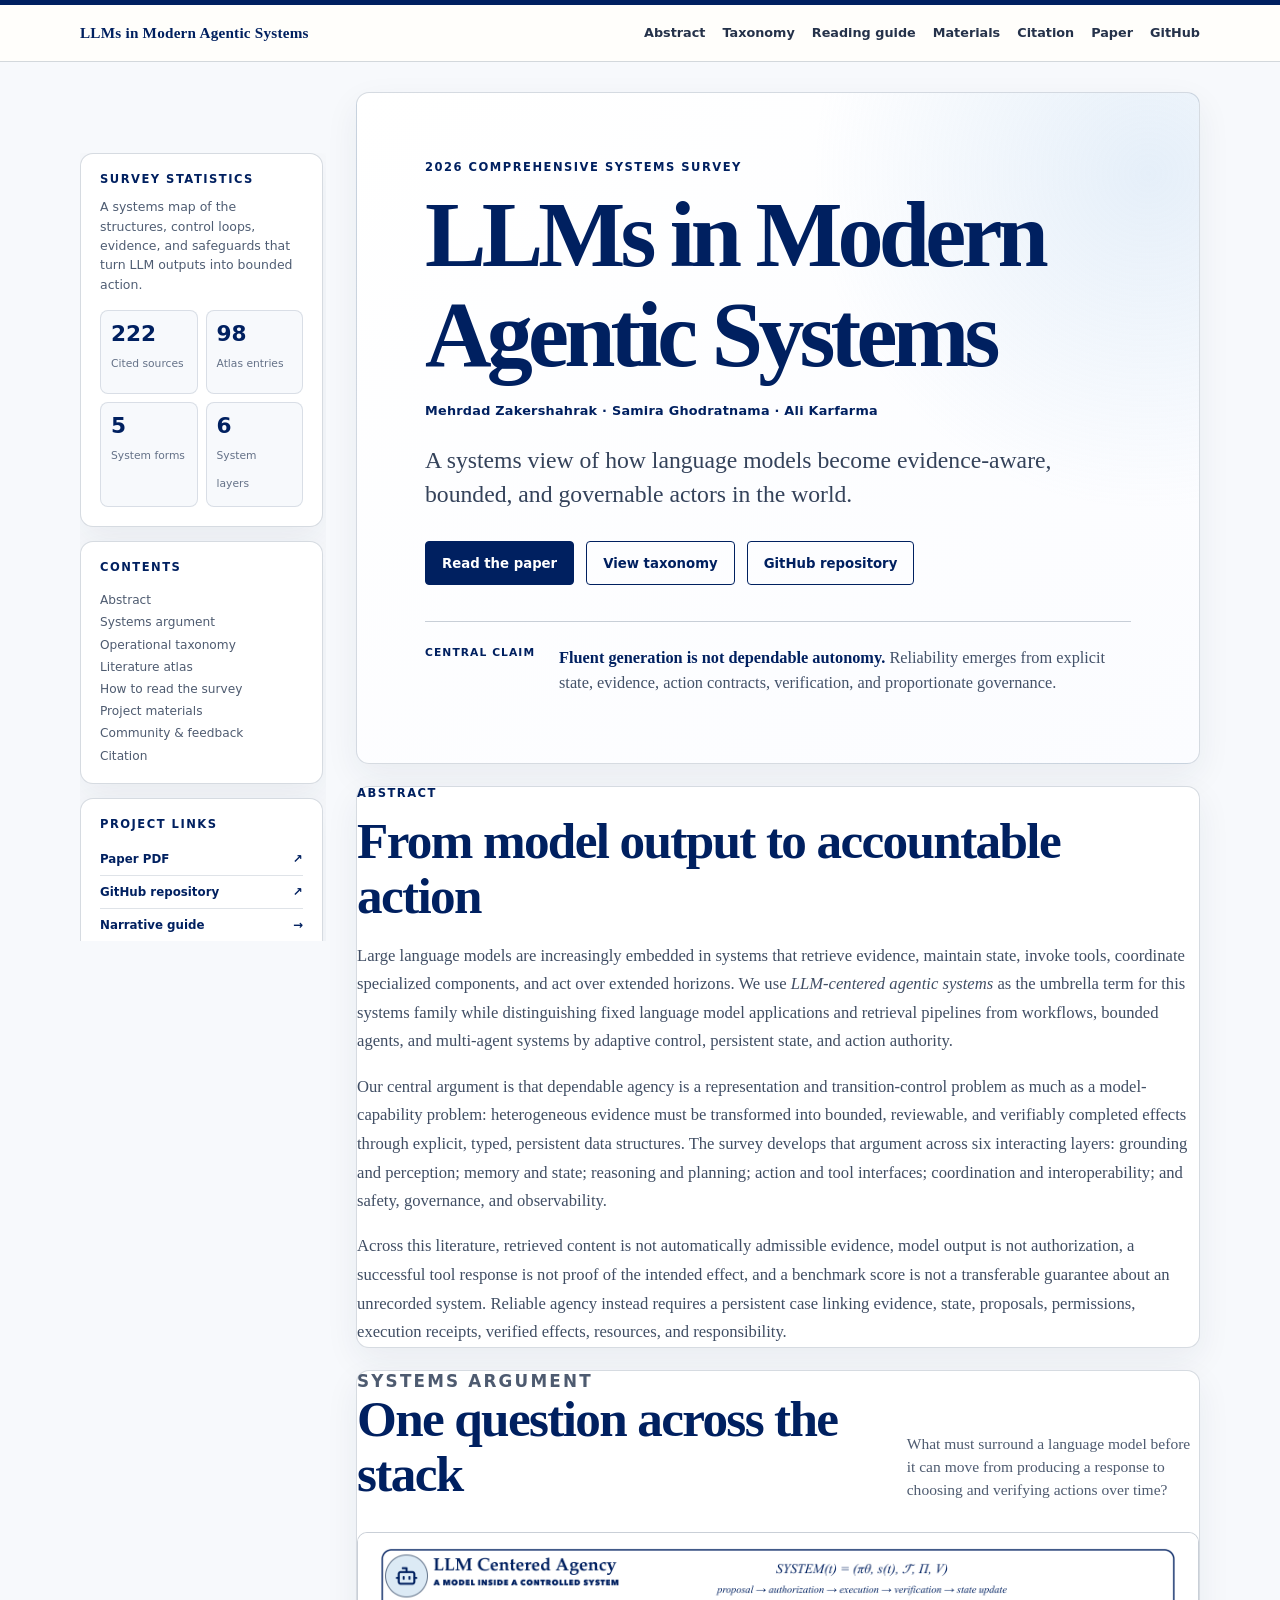
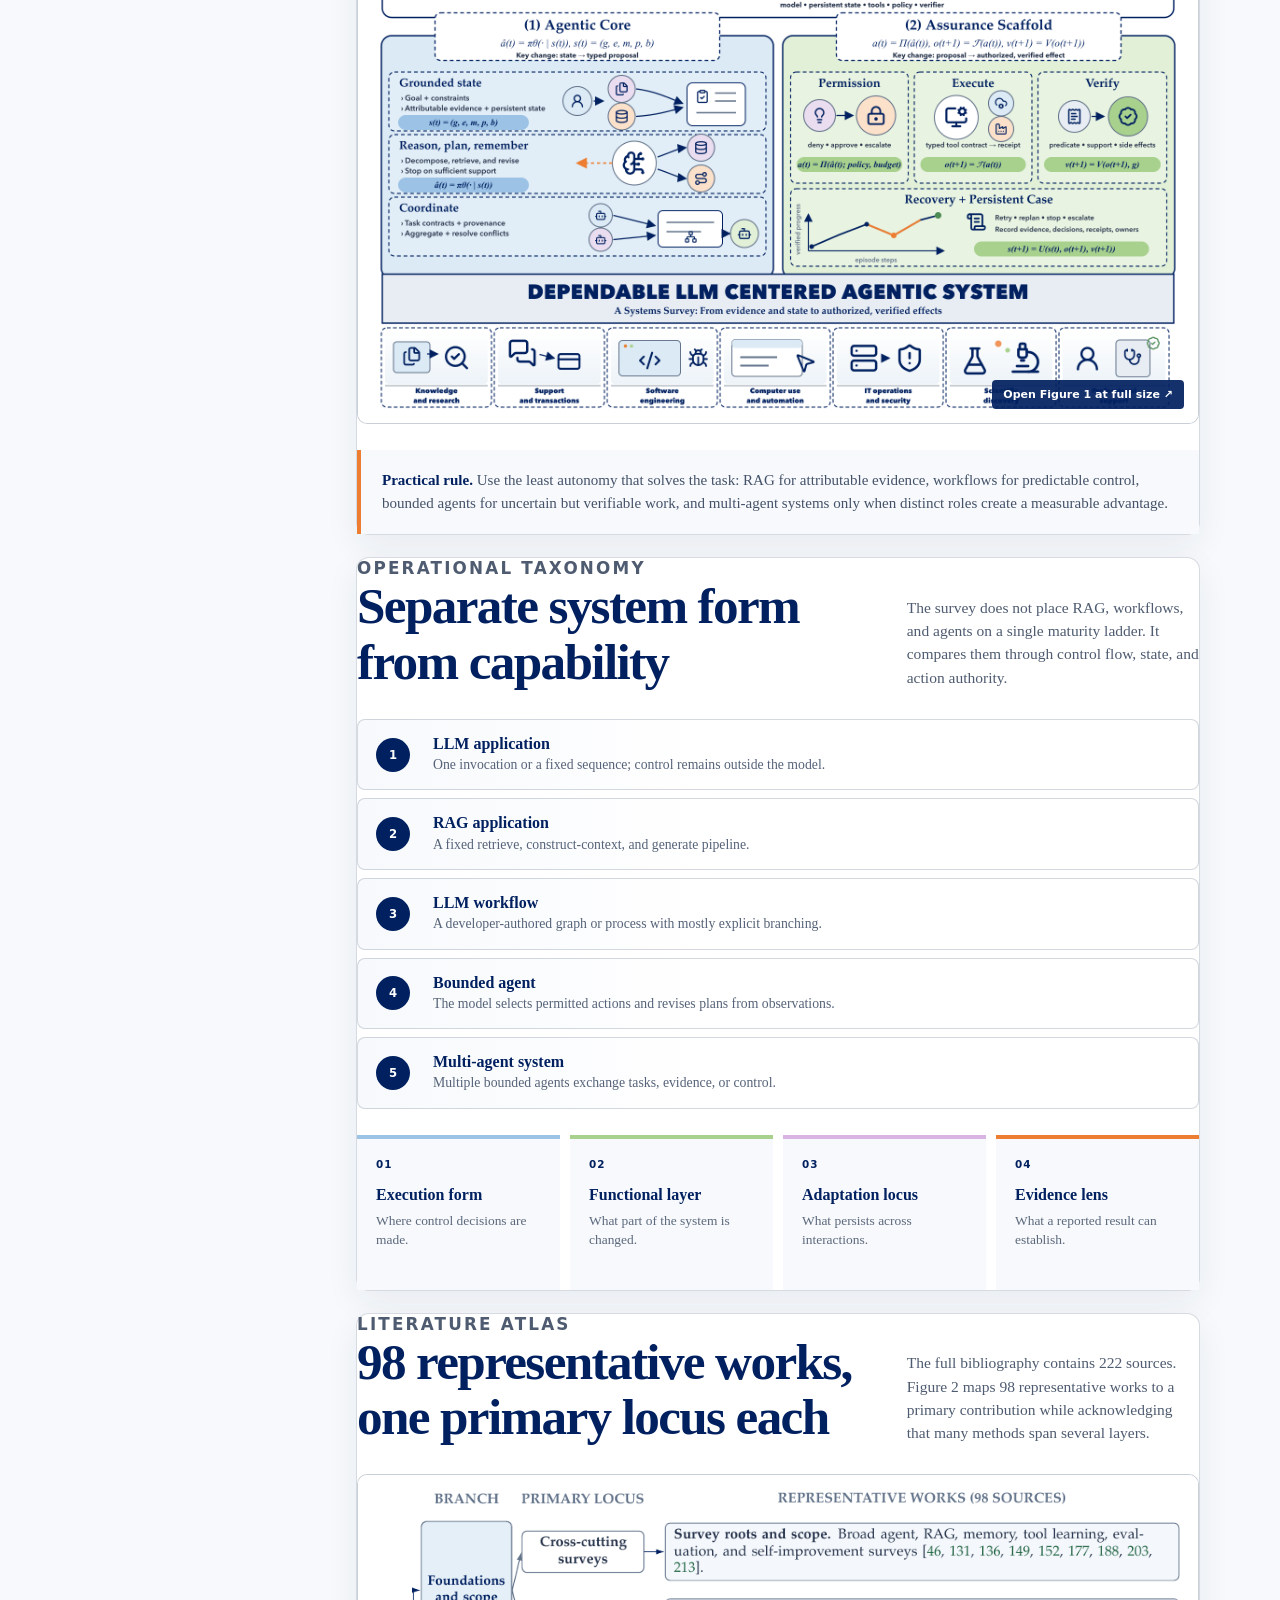
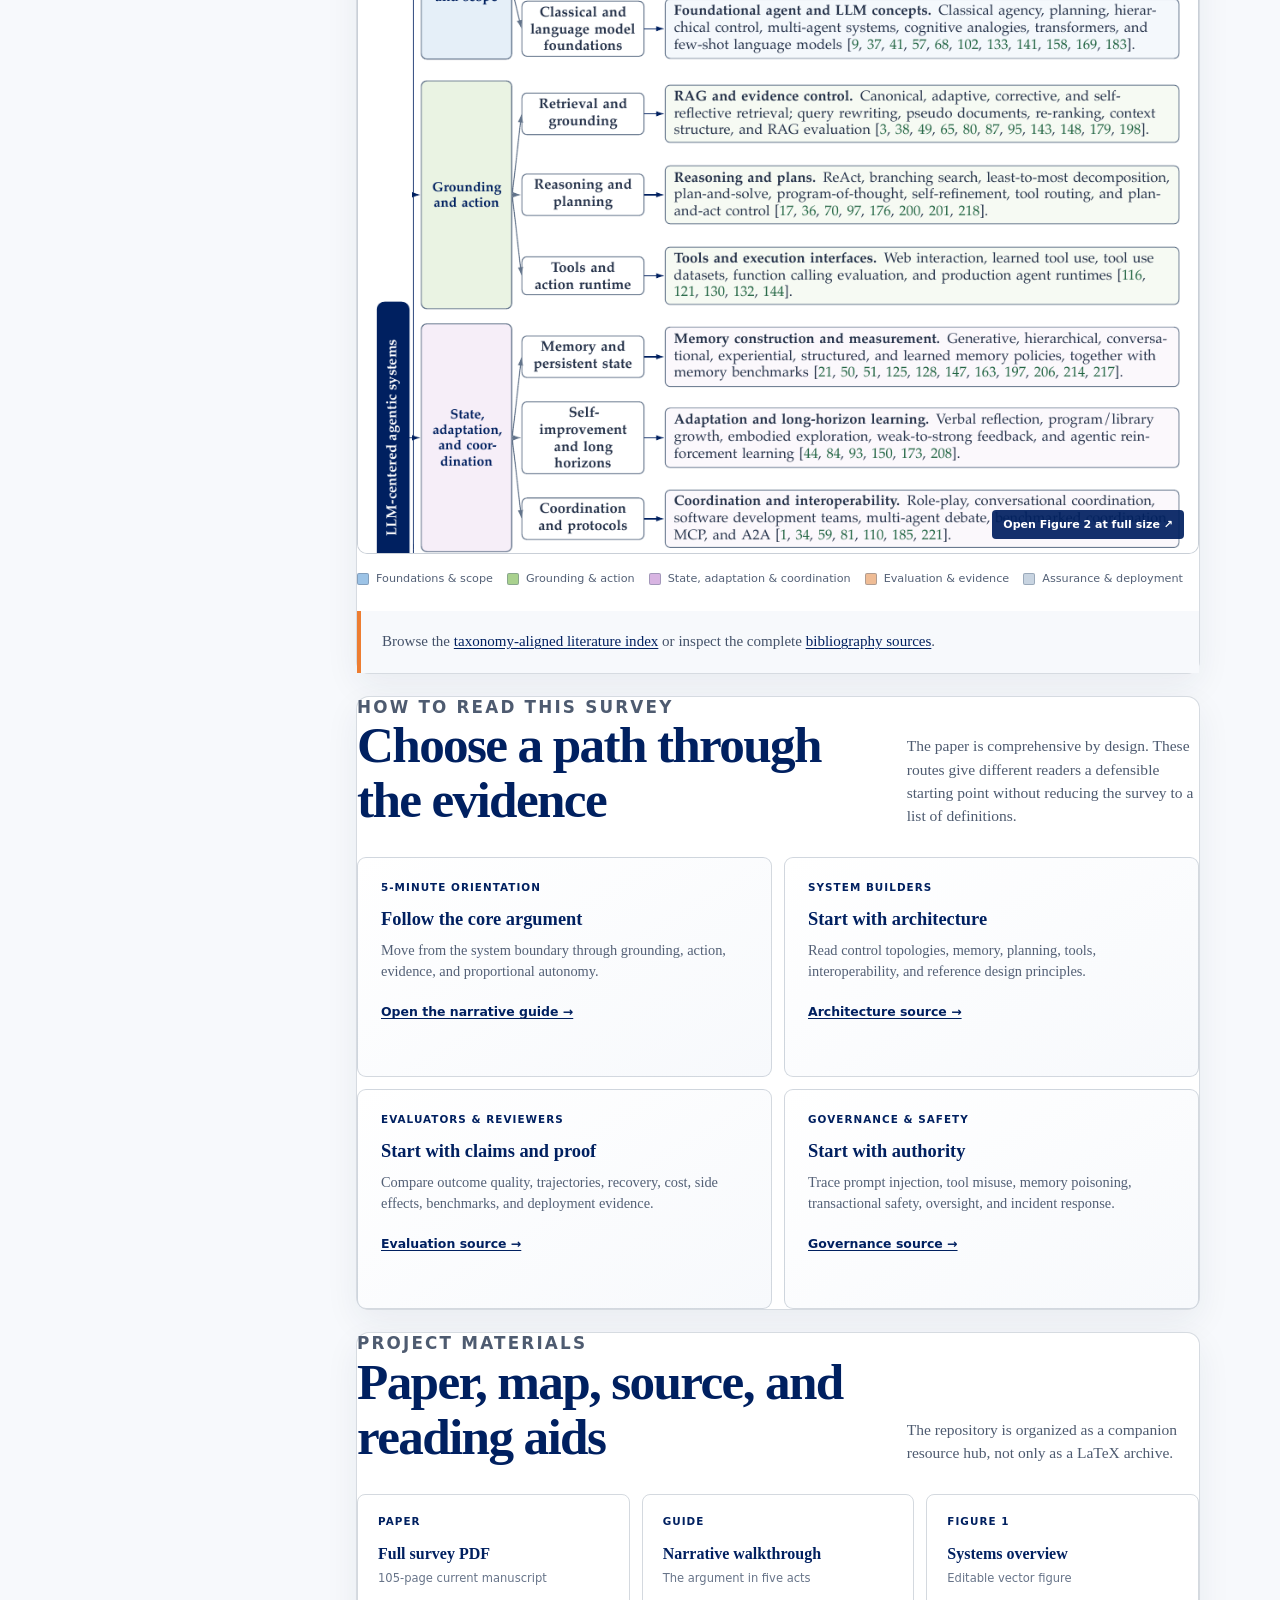
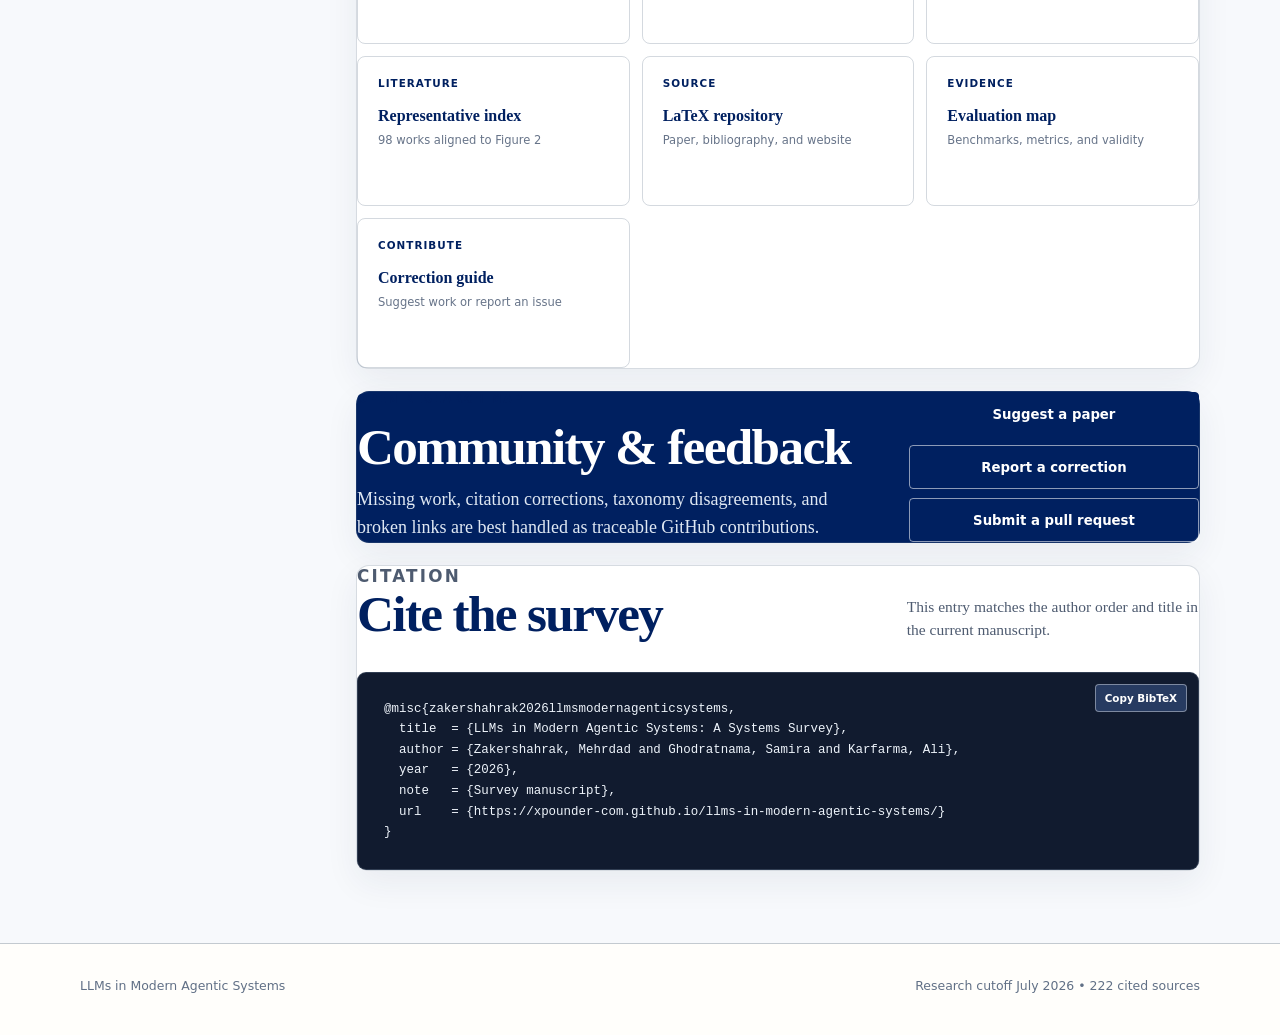
==== commit 4ced9602: "Publish survey overview and author attribution" ====
--- a/github-page/index.html
+++ b/github-page/index.html
@@ -3,13 +3,15 @@
   <head>
     <meta charset="utf-8">
     <meta name="viewport" content="width=device-width, initial-scale=1">
-    <meta name="description" content="The project hub for LLMs in Modern Agentic Systems: a 104-page systems survey with 222 cited sources, an operational taxonomy, and a literature atlas.">
+    <meta name="description" content="The project hub for LLMs in Modern Agentic Systems: a 105-page systems survey with 222 cited sources, an operational taxonomy, and a literature atlas.">
+    <meta name="author" content="Mehrdad Zakershahrak, Samira Ghodratnama, Ali Karfarma">
     <meta property="og:title" content="LLMs in Modern Agentic Systems: A Systems Survey">
     <meta property="og:description" content="A systems view of how language models become evidence-aware, bounded, and governable actors in the world.">
     <meta property="og:type" content="website">
     <meta property="og:url" content="https://xpounder-com.github.io/llms-in-modern-agentic-systems/">
     <title>LLMs in Modern Agentic Systems — A Systems Survey</title>
     <link rel="canonical" href="https://xpounder-com.github.io/llms-in-modern-agentic-systems/">
+    <link rel="icon" href="../site-shared/favicon.svg" type="image/svg+xml">
     <link rel="stylesheet" href="../site-shared/theme.css">
   </head>
   <body>
@@ -68,6 +70,7 @@
           <section class="hero panel" id="top">
             <p class="eyebrow">2026 comprehensive systems survey</p>
             <h1>LLMs in Modern<br>Agentic Systems</h1>
+            <p class="paper-authors">Mehrdad Zakershahrak · Samira Ghodratnama · Ali Karfarma</p>
             <p class="lede">A systems view of how language models become evidence-aware, bounded, and governable actors in the world.</p>
             <div class="actions">
               <a class="button" href="../paper/llms-in-modern-agentic-systems.pdf">Read the paper</a>
@@ -96,12 +99,10 @@
               </div>
               <p>What must surround a language model before it can move from producing a response to choosing and verifying actions over time?</p>
             </div>
-            <div class="control-loop" aria-label="Progression from evidence to accountable action">
-              <article><span>01</span><h3>Ground</h3><p>Retrieve scoped evidence and preserve provenance.</p></article>
-              <article><span>02</span><h3>Represent</h3><p>Maintain typed state, constraints, plans, and memory.</p></article>
-              <article><span>03</span><h3>Act</h3><p>Use bounded tools, permissions, budgets, and approvals.</p></article>
-              <article><span>04</span><h3>Verify</h3><p>Check effects, recovery, cost, safety, and accountability.</p></article>
-            </div>
+            <a class="figure-frame overview-figure" href="../docs/assets/systems-overview.svg" target="_blank" rel="noopener" aria-label="Open Figure 1, the dependable agentic systems overview, at full size">
+              <img src="../docs/assets/systems-overview.png" alt="Figure 1 showing an agentic core and assurance scaffold that turn evidence and state into authorized, verified effects across application domains">
+              <span>Open Figure 1 at full size ↗</span>
+            </a>
             <p class="panel-note"><strong>Practical rule.</strong> Use the least autonomy that solves the task: RAG for attributable evidence, workflows for predictable control, bounded agents for uncertain but verifiable work, and multi-agent systems only when distinct roles create a measurable advantage.</p>
           </section>
 
@@ -177,8 +178,9 @@
               <p>The repository is organized as a companion resource hub, not only as a LaTeX archive.</p>
             </div>
             <div class="materials-grid">
-              <a href="../paper/llms-in-modern-agentic-systems.pdf"><span>Paper</span><strong>Full survey PDF</strong><small>104-page current manuscript</small></a>
+              <a href="../paper/llms-in-modern-agentic-systems.pdf"><span>Paper</span><strong>Full survey PDF</strong><small>105-page current manuscript</small></a>
               <a href="../project-page/"><span>Guide</span><strong>Narrative walkthrough</strong><small>The argument in five acts</small></a>
+              <a href="../docs/assets/systems-overview.svg"><span>Figure 1</span><strong>Systems overview</strong><small>Editable vector figure</small></a>
               <a href="https://github.com/Xpounder-com/llms-in-modern-agentic-systems/blob/main/LITERATURE.md"><span>Literature</span><strong>Representative index</strong><small>98 works aligned to Figure 2</small></a>
               <a href="https://github.com/Xpounder-com/llms-in-modern-agentic-systems"><span>Source</span><strong>LaTeX repository</strong><small>Paper, bibliography, and website</small></a>
               <a href="https://github.com/Xpounder-com/llms-in-modern-agentic-systems/blob/main/5-evaluating.tex"><span>Evidence</span><strong>Evaluation map</strong><small>Benchmarks, metrics, and validity</small></a>
@@ -203,17 +205,17 @@
             <div class="section-head compact">
               <div>
                 <p class="section-kicker">Citation</p>
-                <h2>Cite the current anonymized manuscript</h2>
-              </div>
-              <p>Author and archival metadata should be updated when the public preprint is released. The entry below matches the manuscript’s current public state.</p>
+                <h2>Cite the survey</h2>
+              </div>
+              <p>This entry matches the author order and title in the current manuscript.</p>
             </div>
             <div class="citation-box">
               <button type="button" class="copy-button" data-copy-target="citation-code">Copy BibTeX</button>
-              <pre id="citation-code"><code>@misc{anonymous2026llmsmodernagenticsystems,
+              <pre id="citation-code"><code>@misc{zakershahrak2026llmsmodernagenticsystems,
   title  = {LLMs in Modern Agentic Systems: A Systems Survey},
-  author = {Anonymous Author(s)},
+  author = {Zakershahrak, Mehrdad and Ghodratnama, Samira and Karfarma, Ali},
   year   = {2026},
-  note   = {Anonymized survey manuscript},
+  note   = {Survey manuscript},
   url    = {https://xpounder-com.github.io/llms-in-modern-agentic-systems/}
 }</code></pre>
             </div>
--- a/site-shared/theme.css
+++ b/site-shared/theme.css
@@ -398,6 +398,8 @@
   letter-spacing: -0.052em;
 }
 
+.paper-authors { margin: -6px 0 22px; color: var(--navy); font: 800 0.8rem/1.5 var(--sans); letter-spacing: 0.02em; }
+
 .survey-main .hero .lede { max-width: 780px; }
 
 .hero-claim {
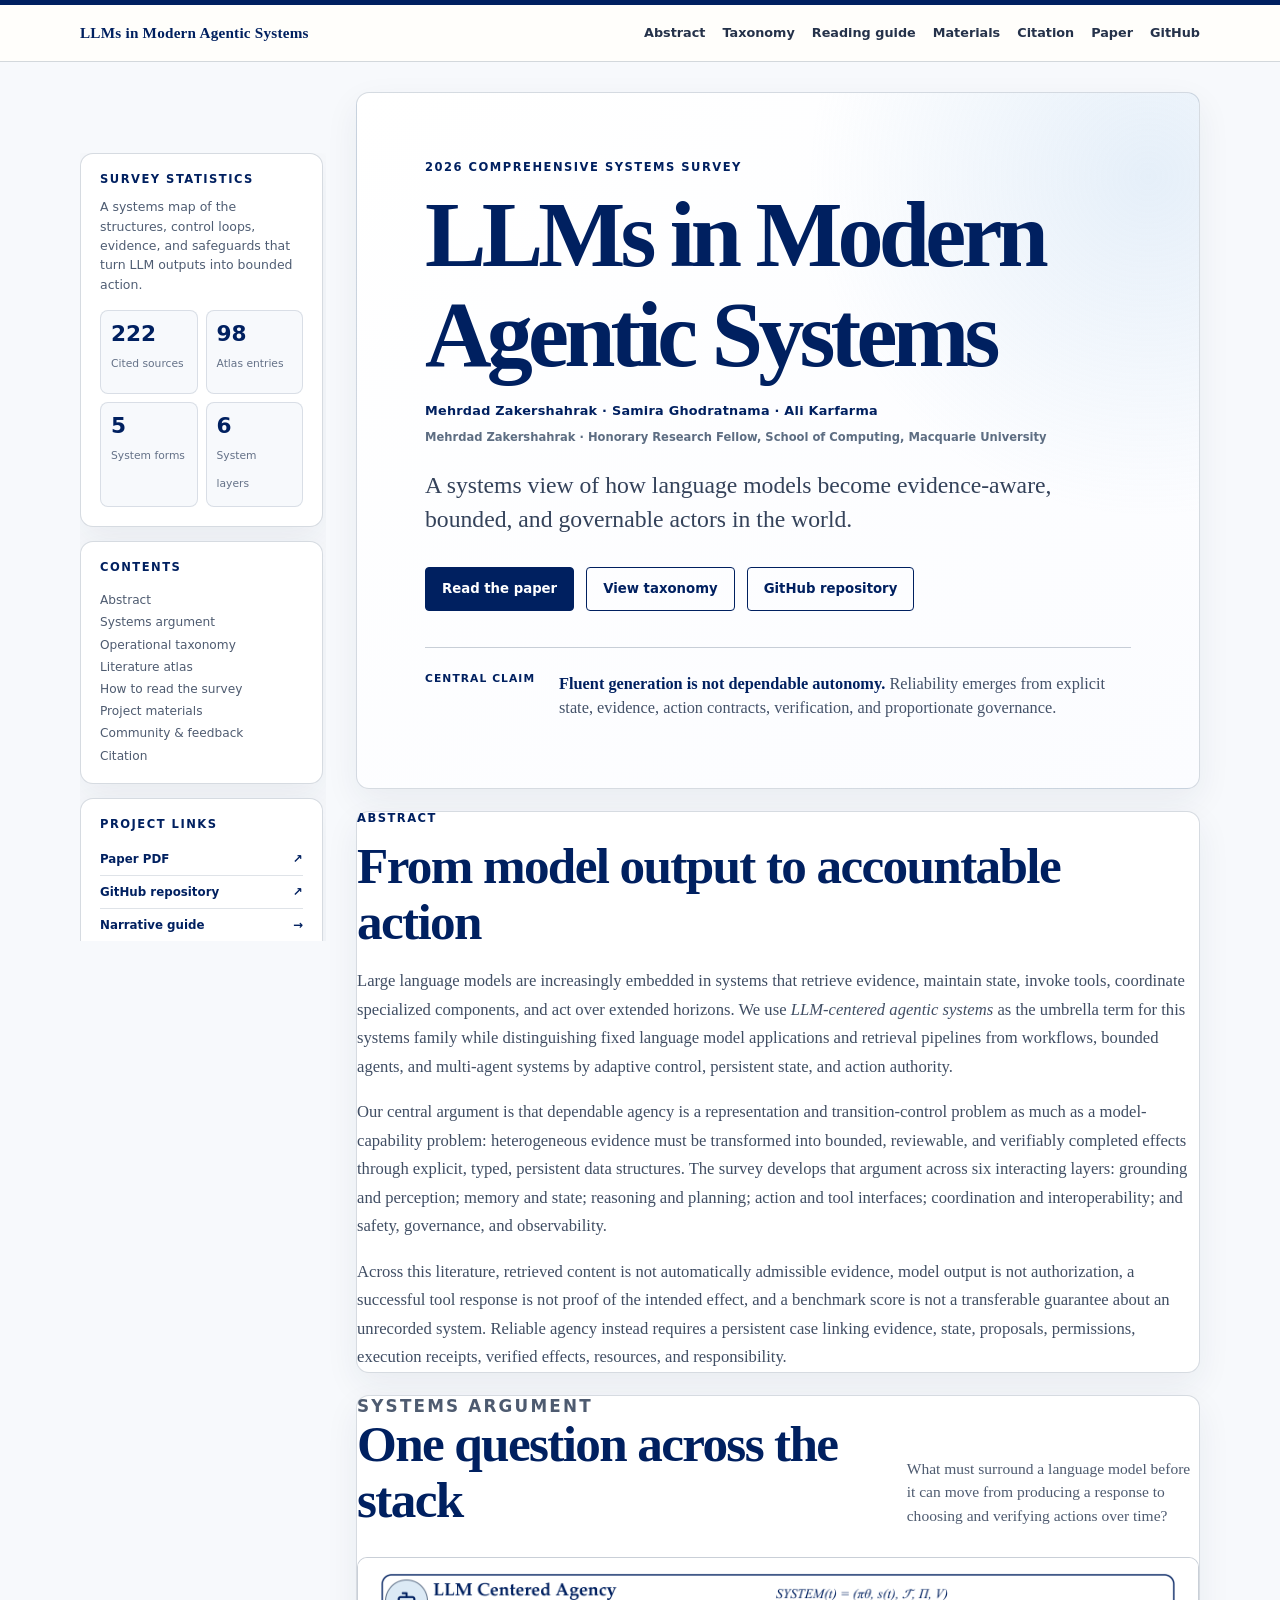
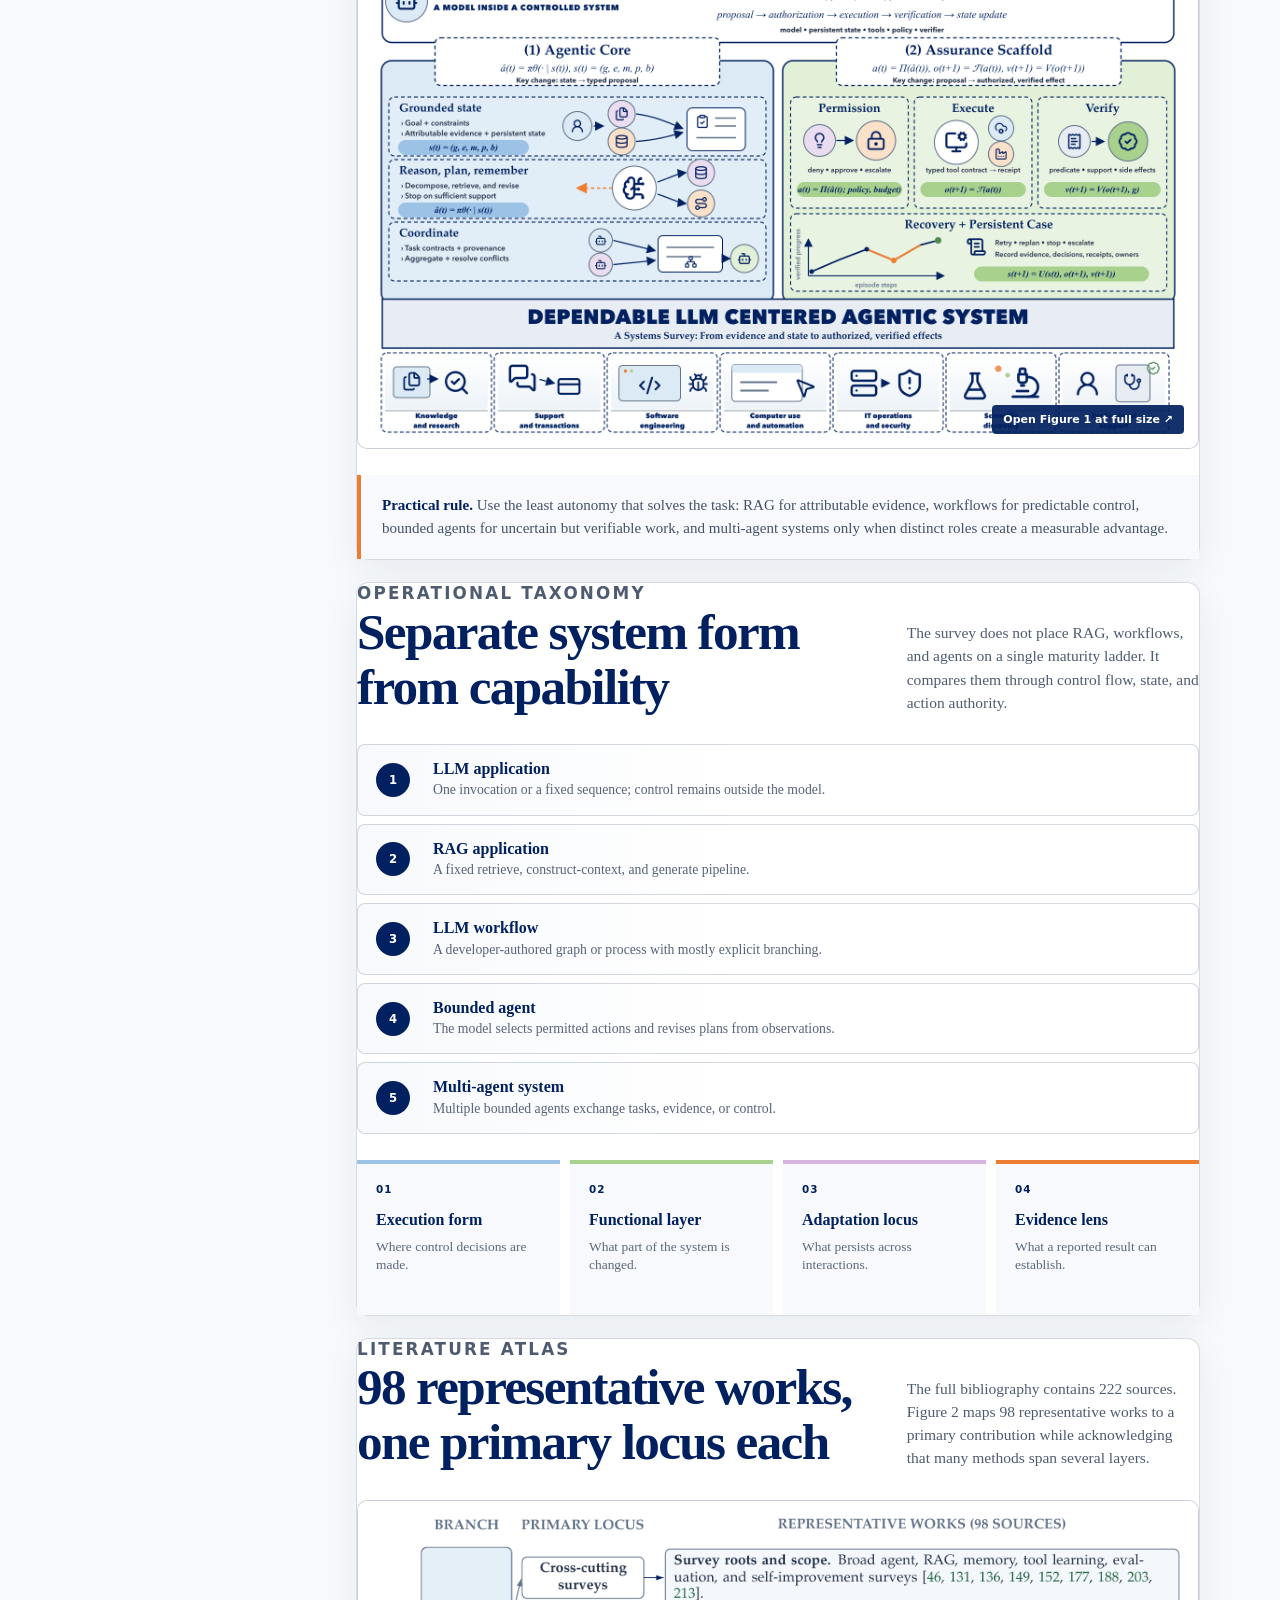
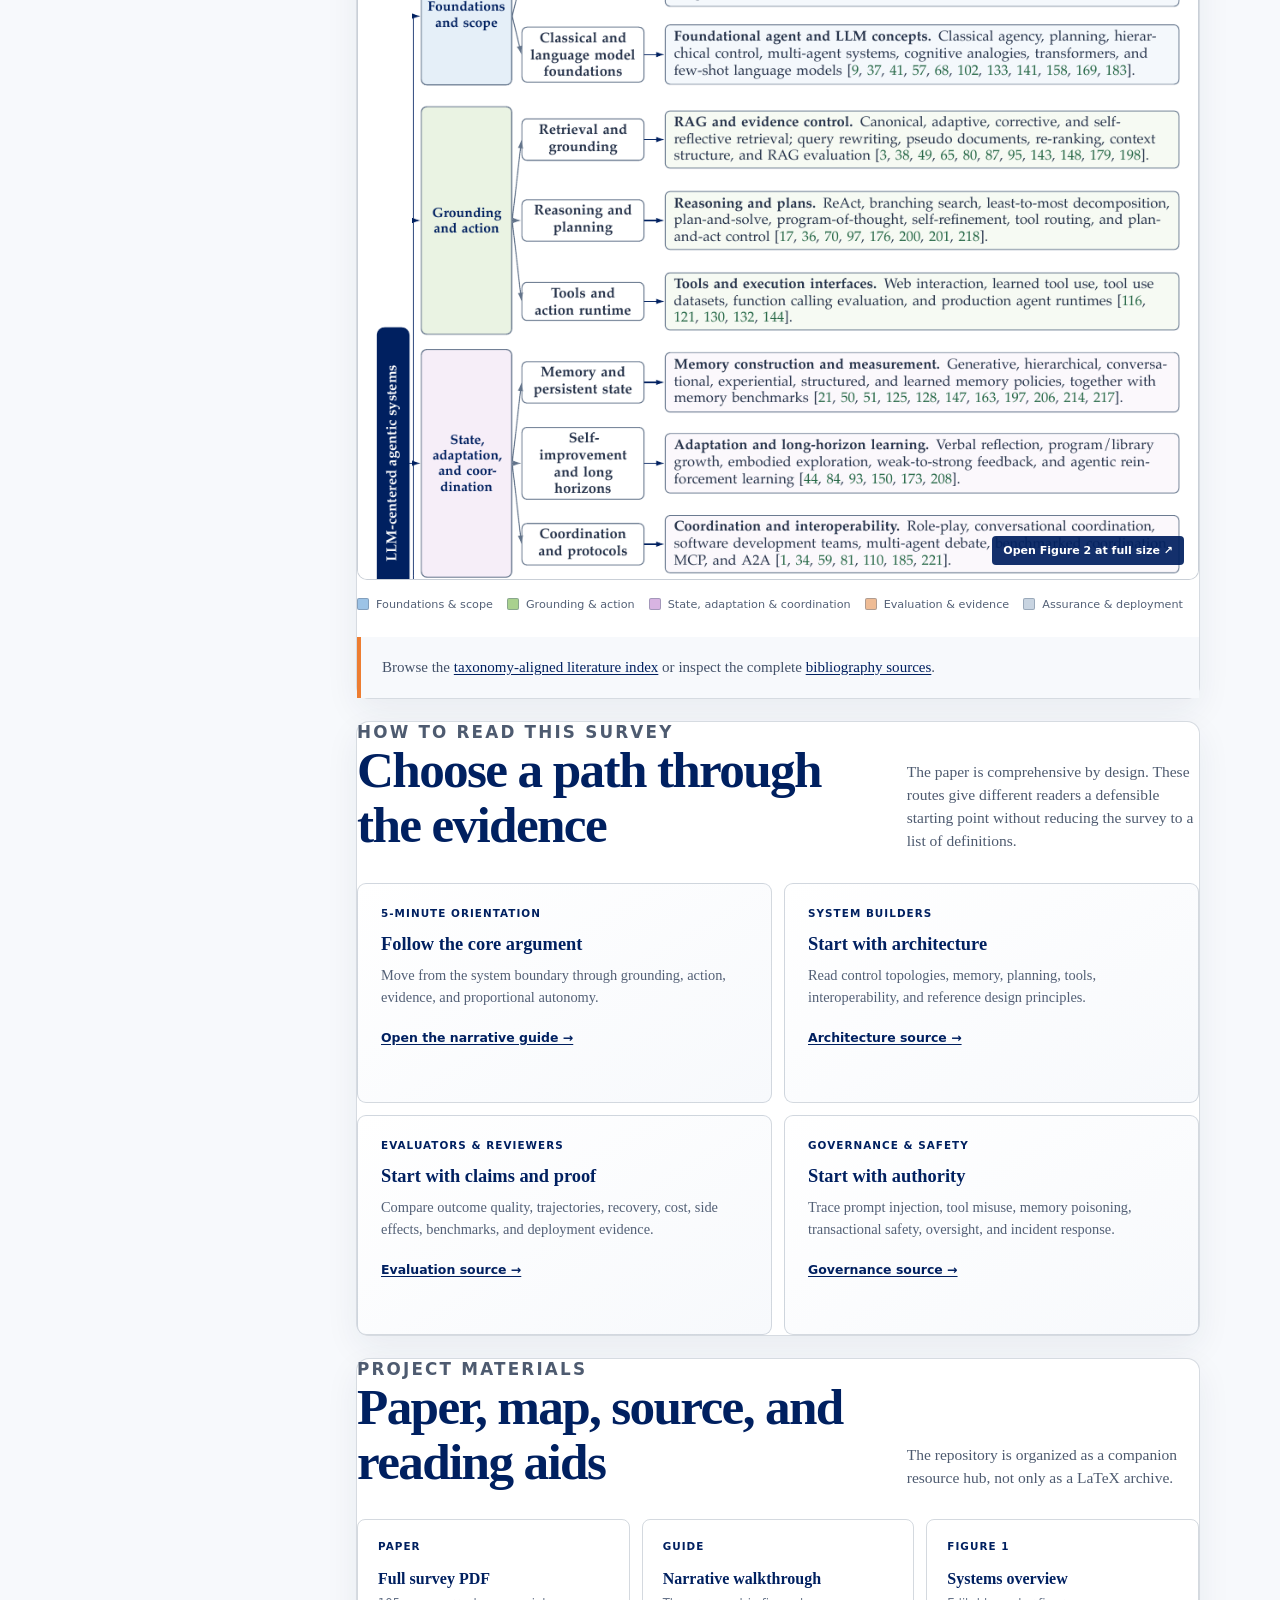
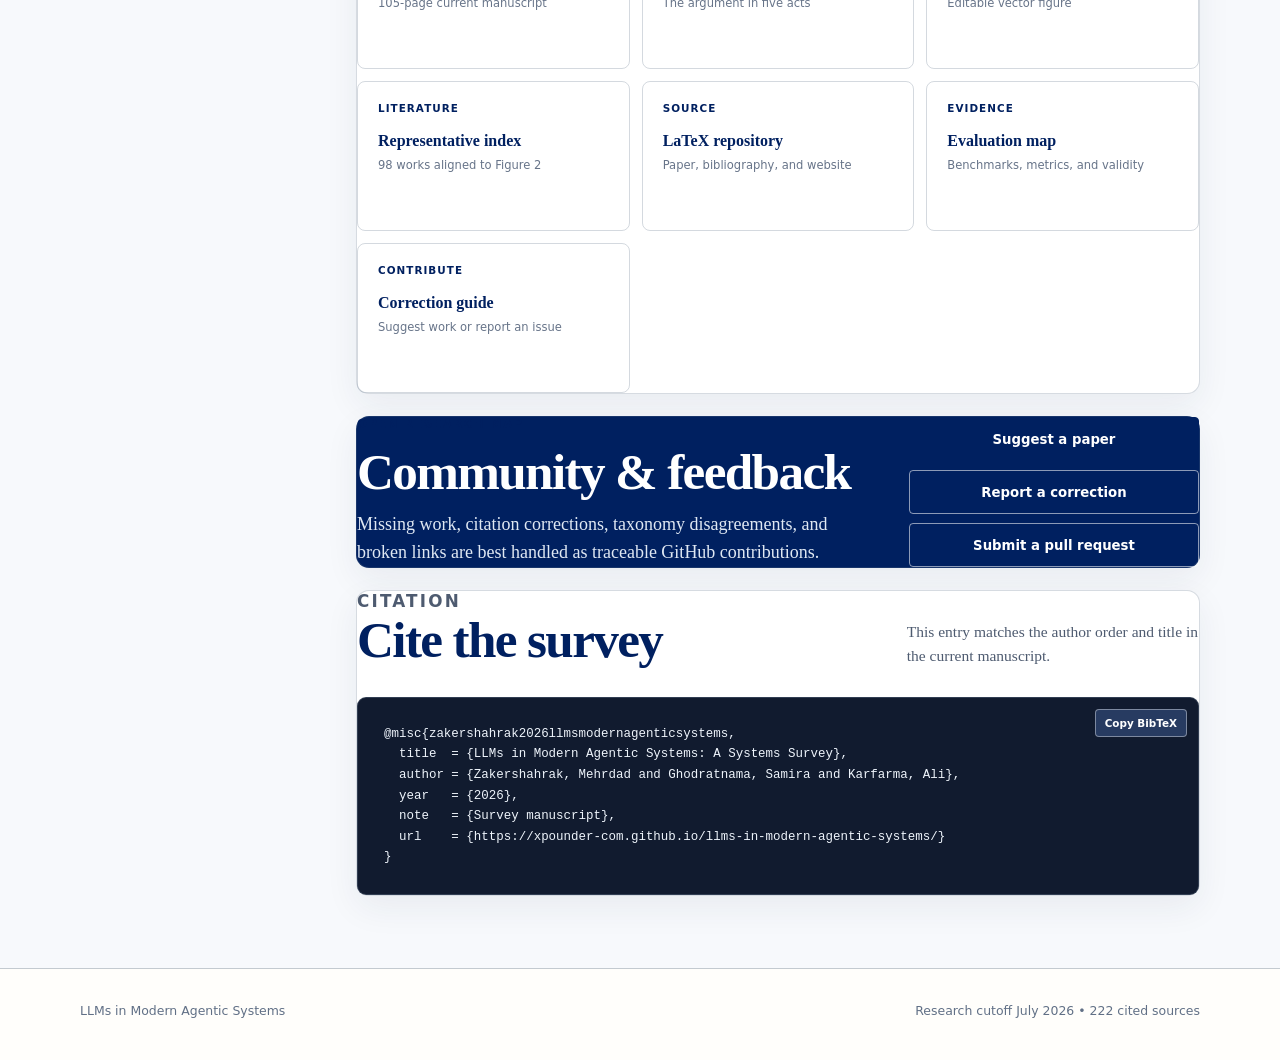
==== commit 545df85d: "Synchronize Mehrdad affiliation" ====
--- a/github-page/index.html
+++ b/github-page/index.html
@@ -71,6 +71,7 @@
             <p class="eyebrow">2026 comprehensive systems survey</p>
             <h1>LLMs in Modern<br>Agentic Systems</h1>
             <p class="paper-authors">Mehrdad Zakershahrak · Samira Ghodratnama · Ali Karfarma</p>
+            <p class="paper-affiliation"><strong>Mehrdad Zakershahrak</strong> · Honorary Research Fellow, School of Computing, Macquarie University</p>
             <p class="lede">A systems view of how language models become evidence-aware, bounded, and governable actors in the world.</p>
             <div class="actions">
               <a class="button" href="../paper/llms-in-modern-agentic-systems.pdf">Read the paper</a>
--- a/site-shared/theme.css
+++ b/site-shared/theme.css
@@ -399,6 +399,7 @@
 }
 
 .paper-authors { margin: -6px 0 22px; color: var(--navy); font: 800 0.8rem/1.5 var(--sans); letter-spacing: 0.02em; }
+.paper-affiliation { max-width: 760px; margin: -14px 0 22px; color: #5d6d82; font: 650 0.72rem/1.5 var(--sans); }
 
 .survey-main .hero .lede { max-width: 780px; }
 
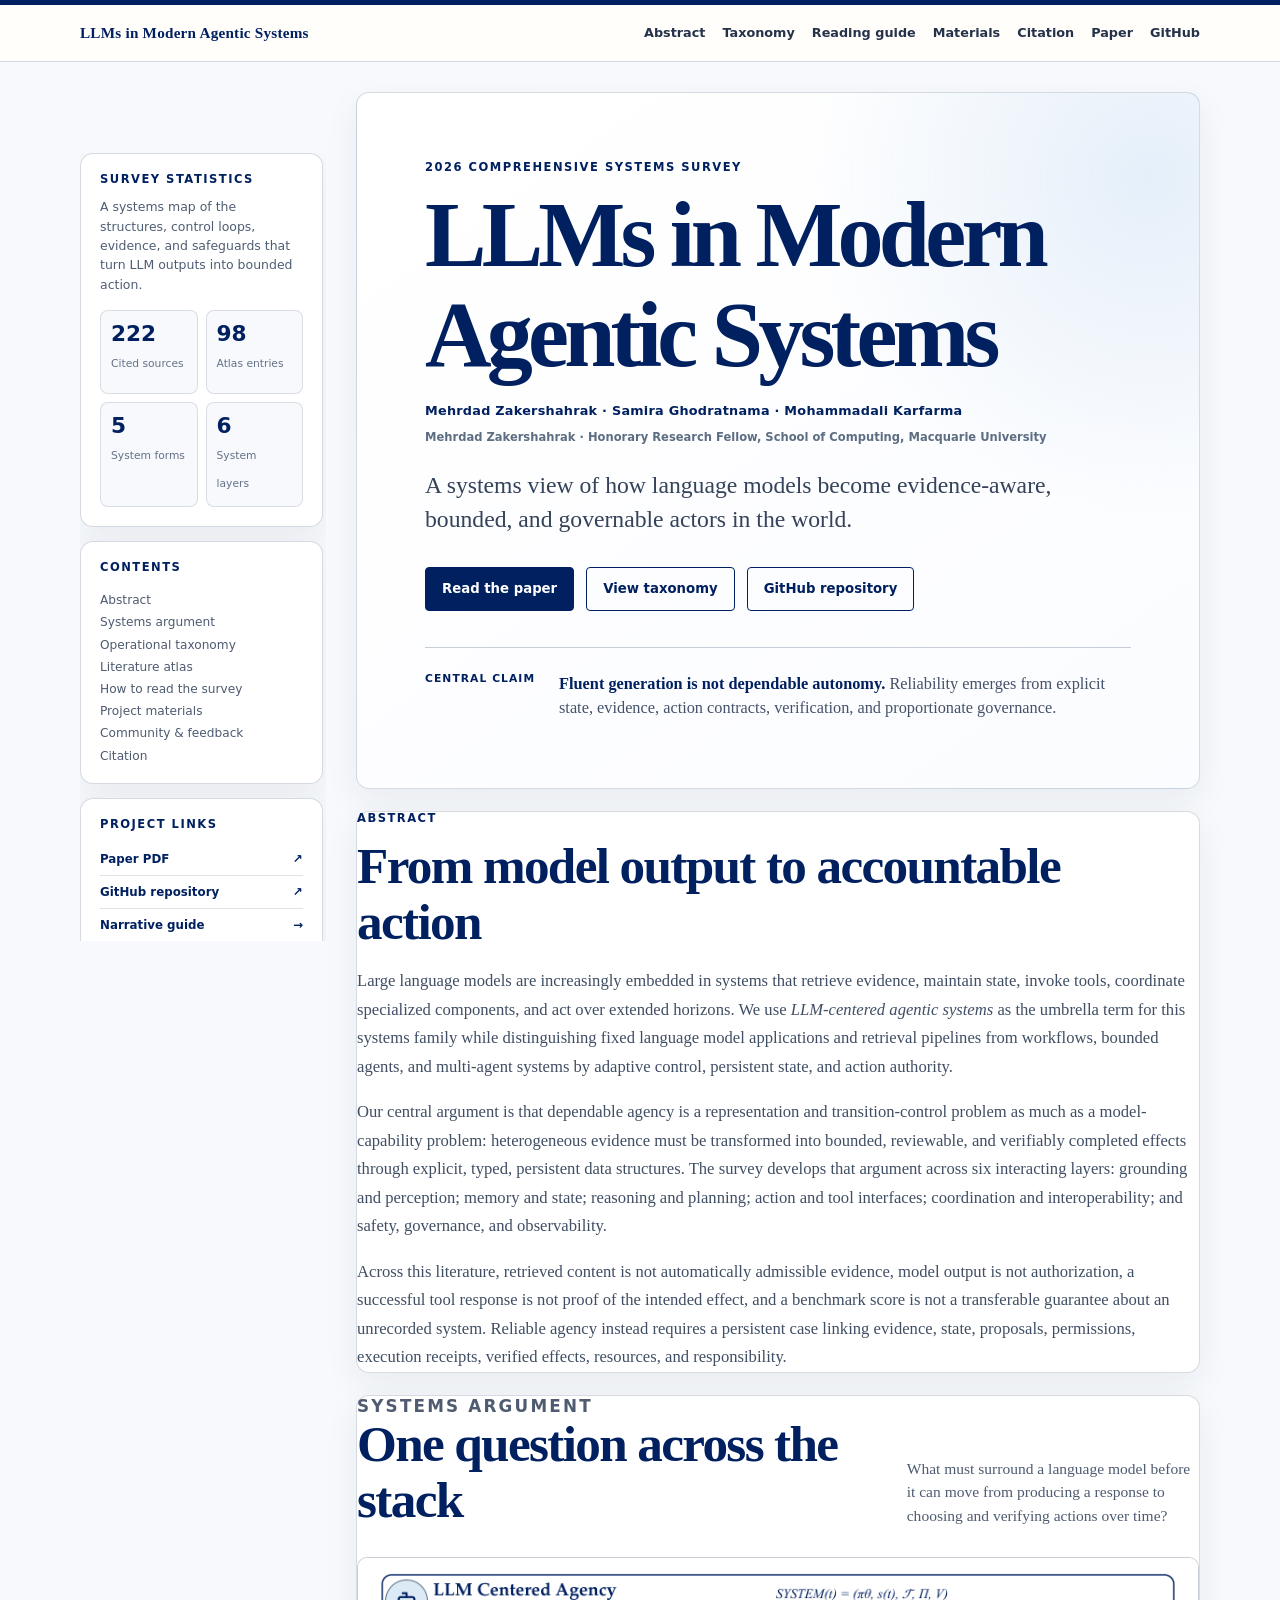
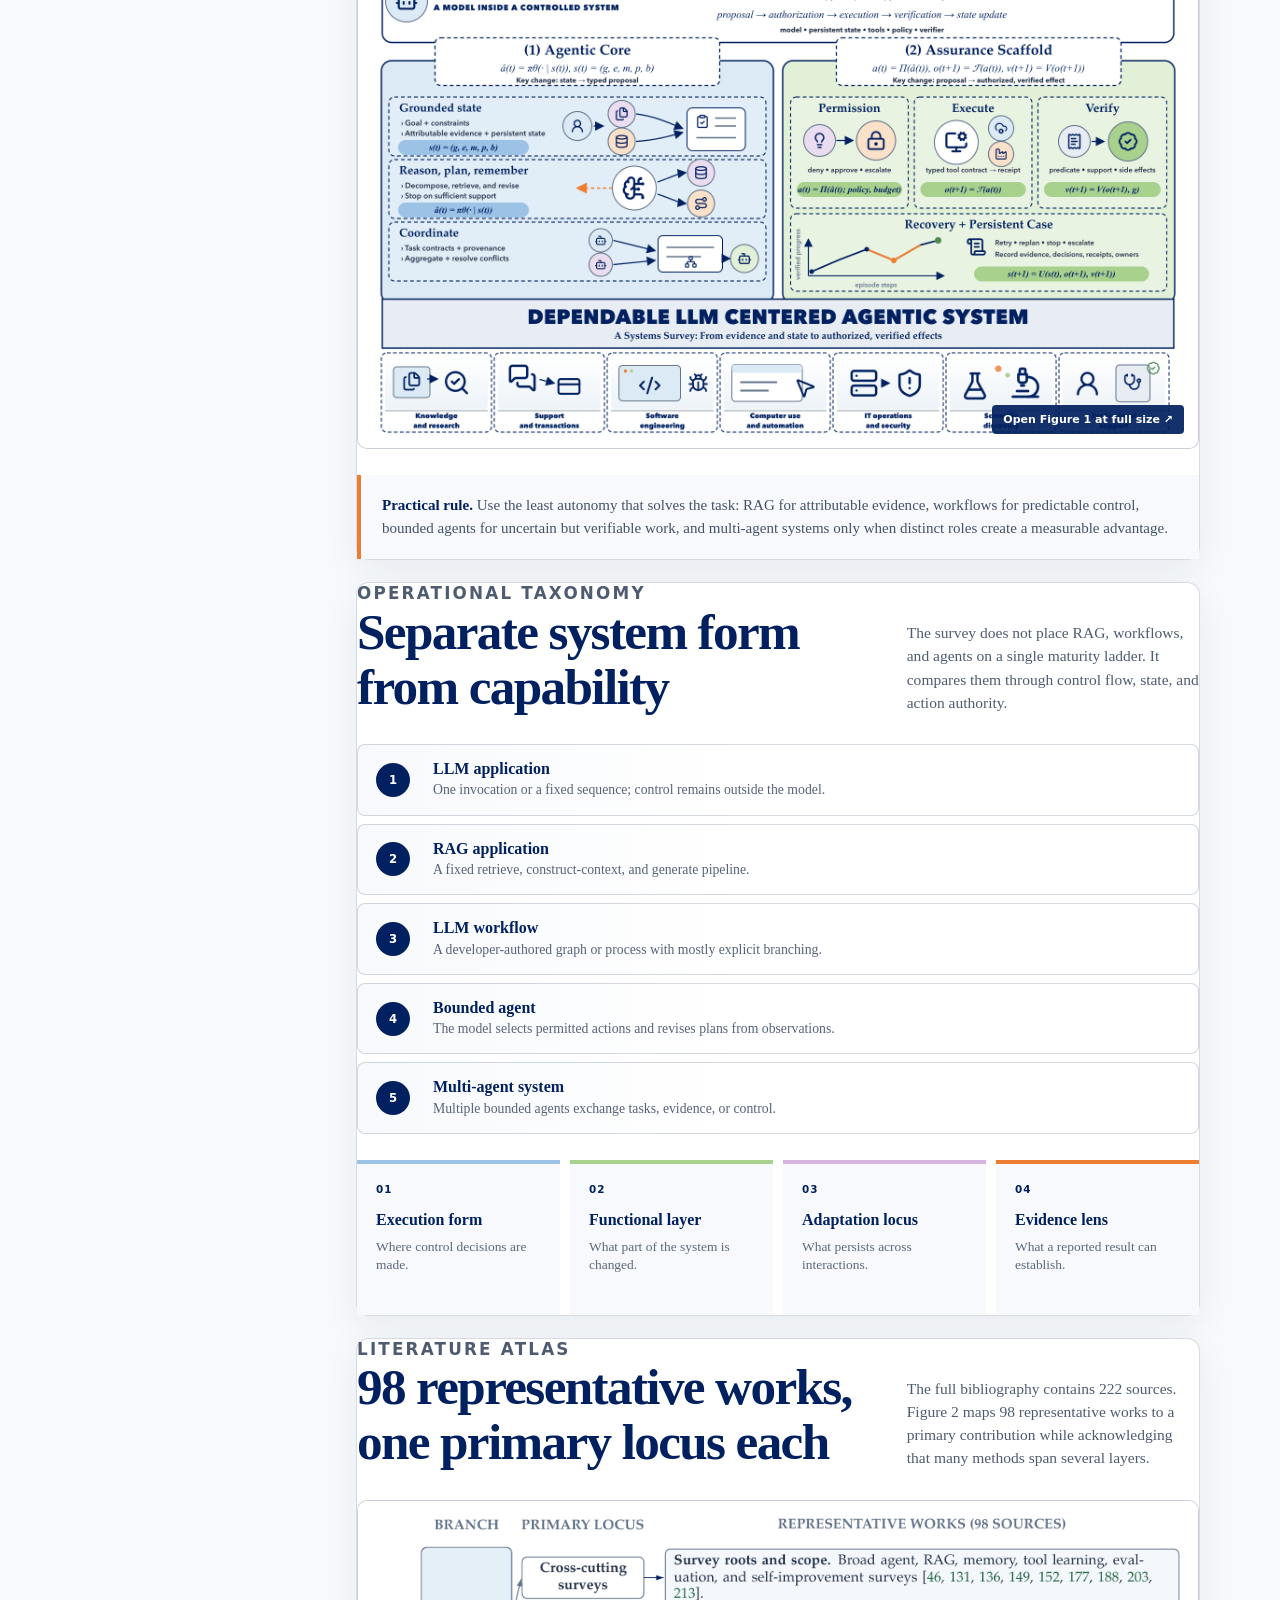
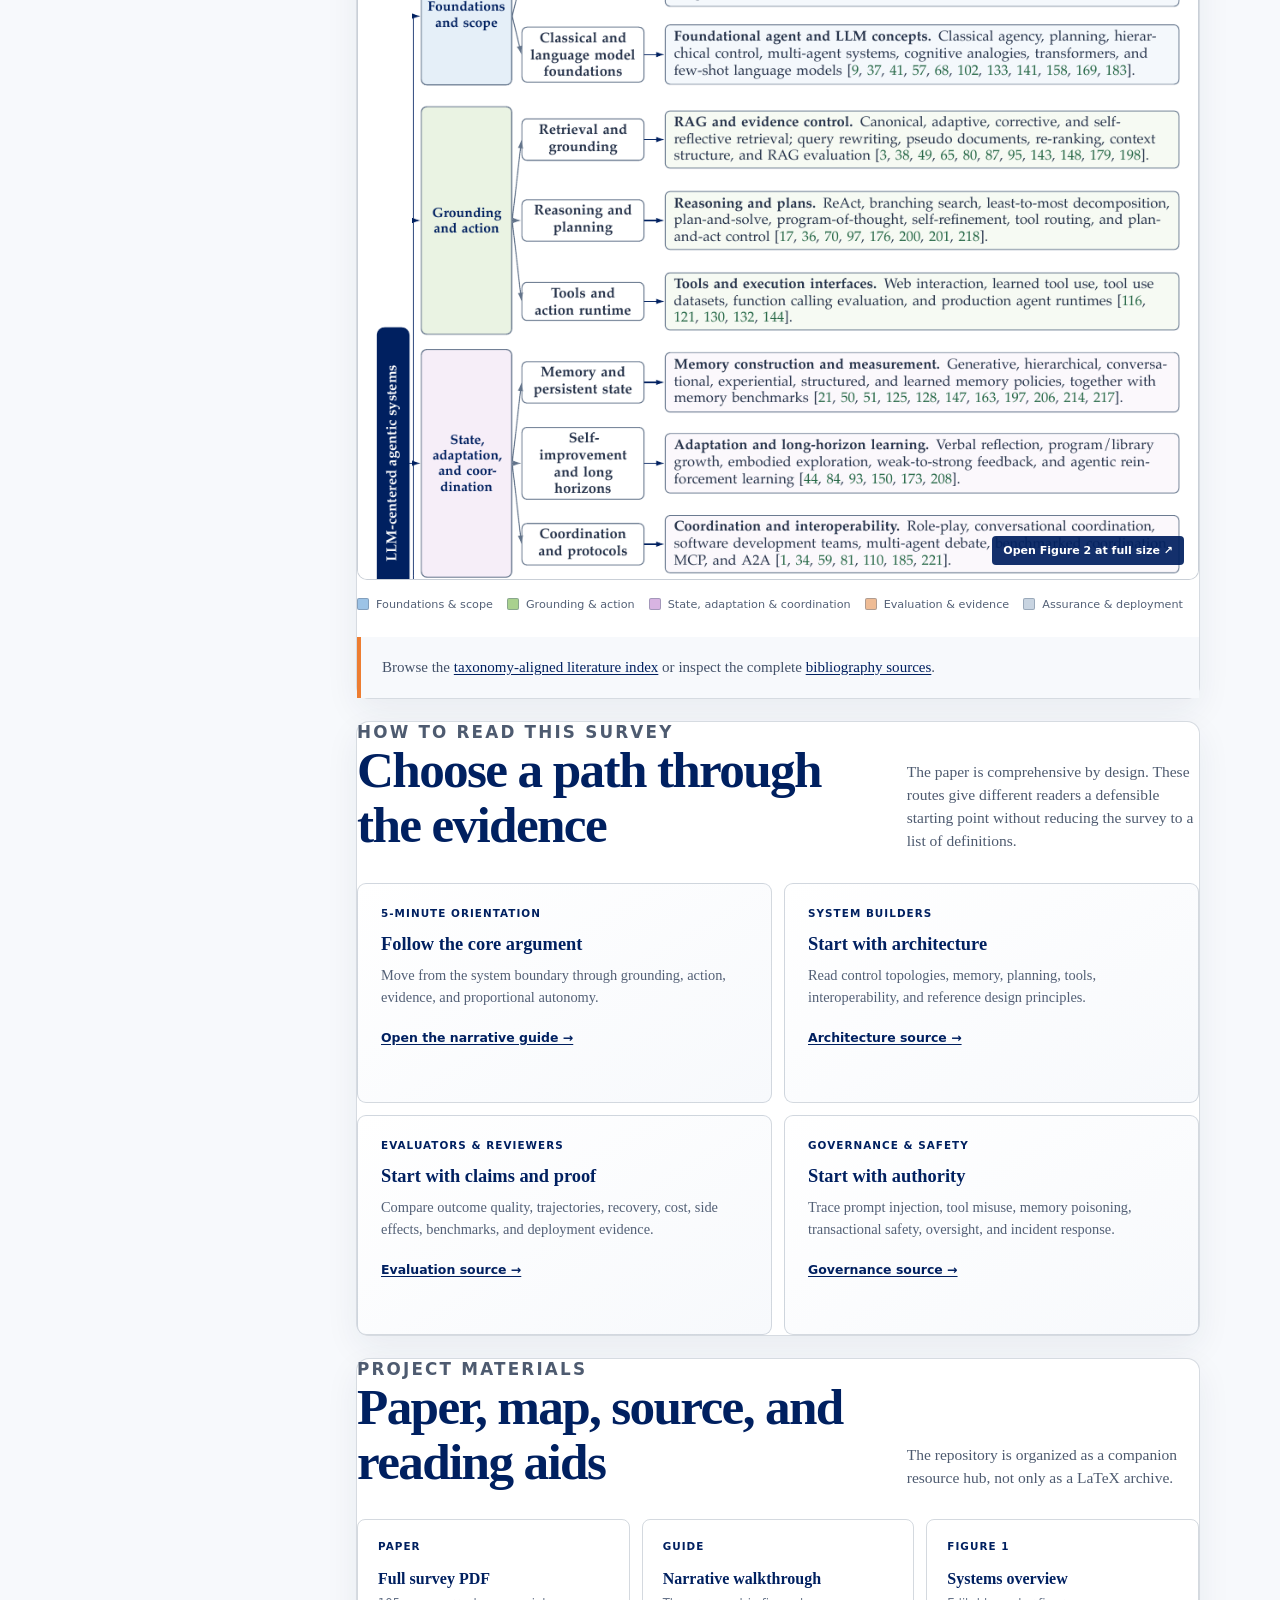
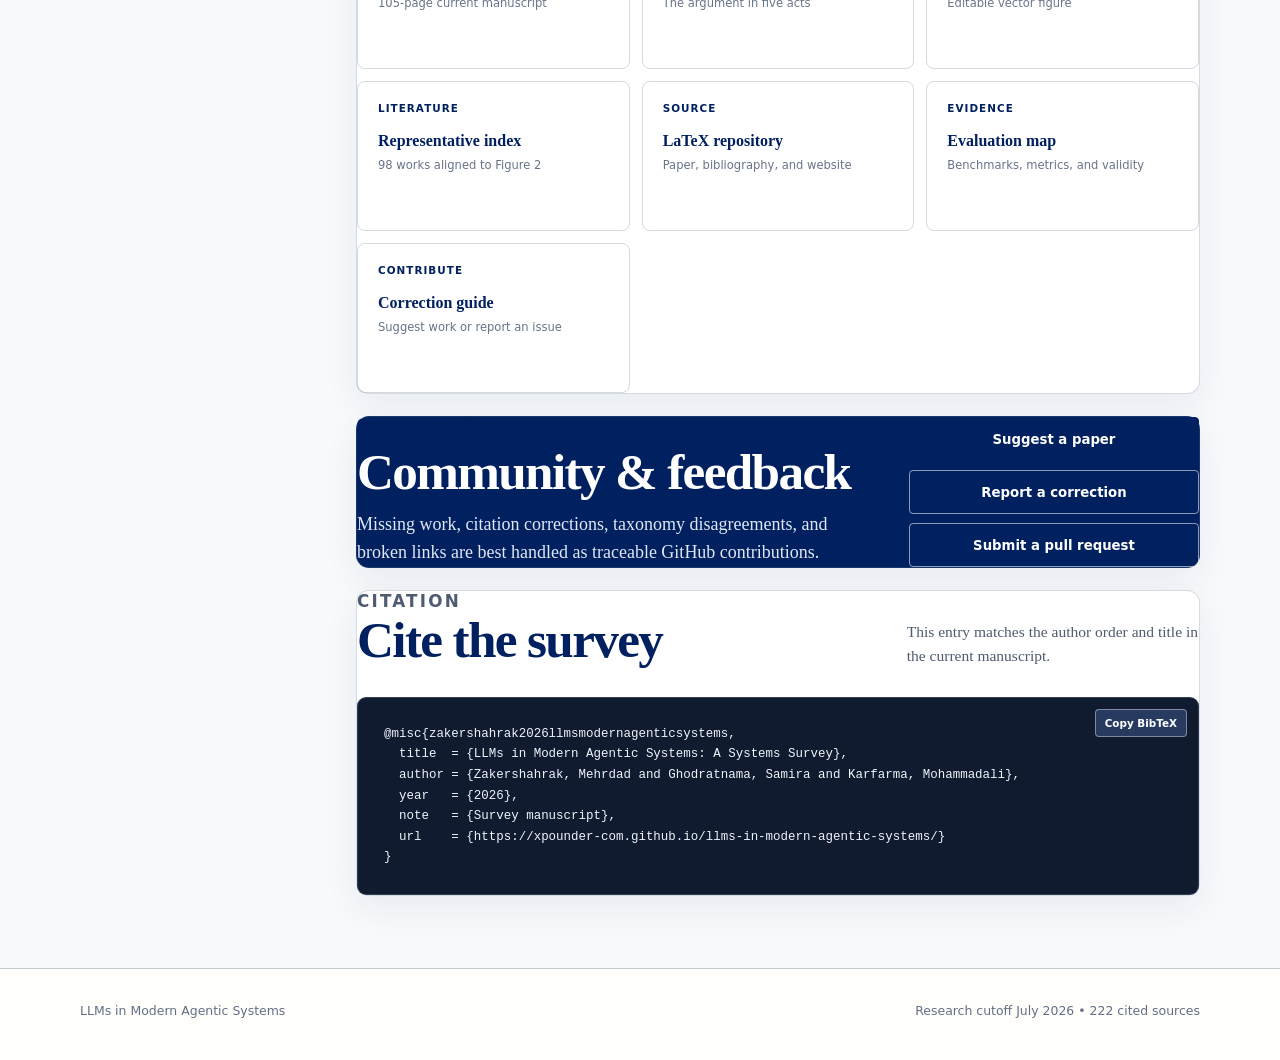
==== commit 1ef239d6: "Correct Mohammadali Karfarma attribution" ====
--- a/github-page/index.html
+++ b/github-page/index.html
@@ -4,7 +4,7 @@
     <meta charset="utf-8">
     <meta name="viewport" content="width=device-width, initial-scale=1">
     <meta name="description" content="The project hub for LLMs in Modern Agentic Systems: a 105-page systems survey with 222 cited sources, an operational taxonomy, and a literature atlas.">
-    <meta name="author" content="Mehrdad Zakershahrak, Samira Ghodratnama, Ali Karfarma">
+    <meta name="author" content="Mehrdad Zakershahrak, Samira Ghodratnama, Mohammadali Karfarma">
     <meta property="og:title" content="LLMs in Modern Agentic Systems: A Systems Survey">
     <meta property="og:description" content="A systems view of how language models become evidence-aware, bounded, and governable actors in the world.">
     <meta property="og:type" content="website">
@@ -70,7 +70,7 @@
           <section class="hero panel" id="top">
             <p class="eyebrow">2026 comprehensive systems survey</p>
             <h1>LLMs in Modern<br>Agentic Systems</h1>
-            <p class="paper-authors">Mehrdad Zakershahrak · Samira Ghodratnama · Ali Karfarma</p>
+            <p class="paper-authors">Mehrdad Zakershahrak · Samira Ghodratnama · Mohammadali Karfarma</p>
             <p class="paper-affiliation"><strong>Mehrdad Zakershahrak</strong> · Honorary Research Fellow, School of Computing, Macquarie University</p>
             <p class="lede">A systems view of how language models become evidence-aware, bounded, and governable actors in the world.</p>
             <div class="actions">
@@ -214,7 +214,7 @@
               <button type="button" class="copy-button" data-copy-target="citation-code">Copy BibTeX</button>
               <pre id="citation-code"><code>@misc{zakershahrak2026llmsmodernagenticsystems,
   title  = {LLMs in Modern Agentic Systems: A Systems Survey},
-  author = {Zakershahrak, Mehrdad and Ghodratnama, Samira and Karfarma, Ali},
+  author = {Zakershahrak, Mehrdad and Ghodratnama, Samira and Karfarma, Mohammadali},
   year   = {2026},
   note   = {Survey manuscript},
   url    = {https://xpounder-com.github.io/llms-in-modern-agentic-systems/}
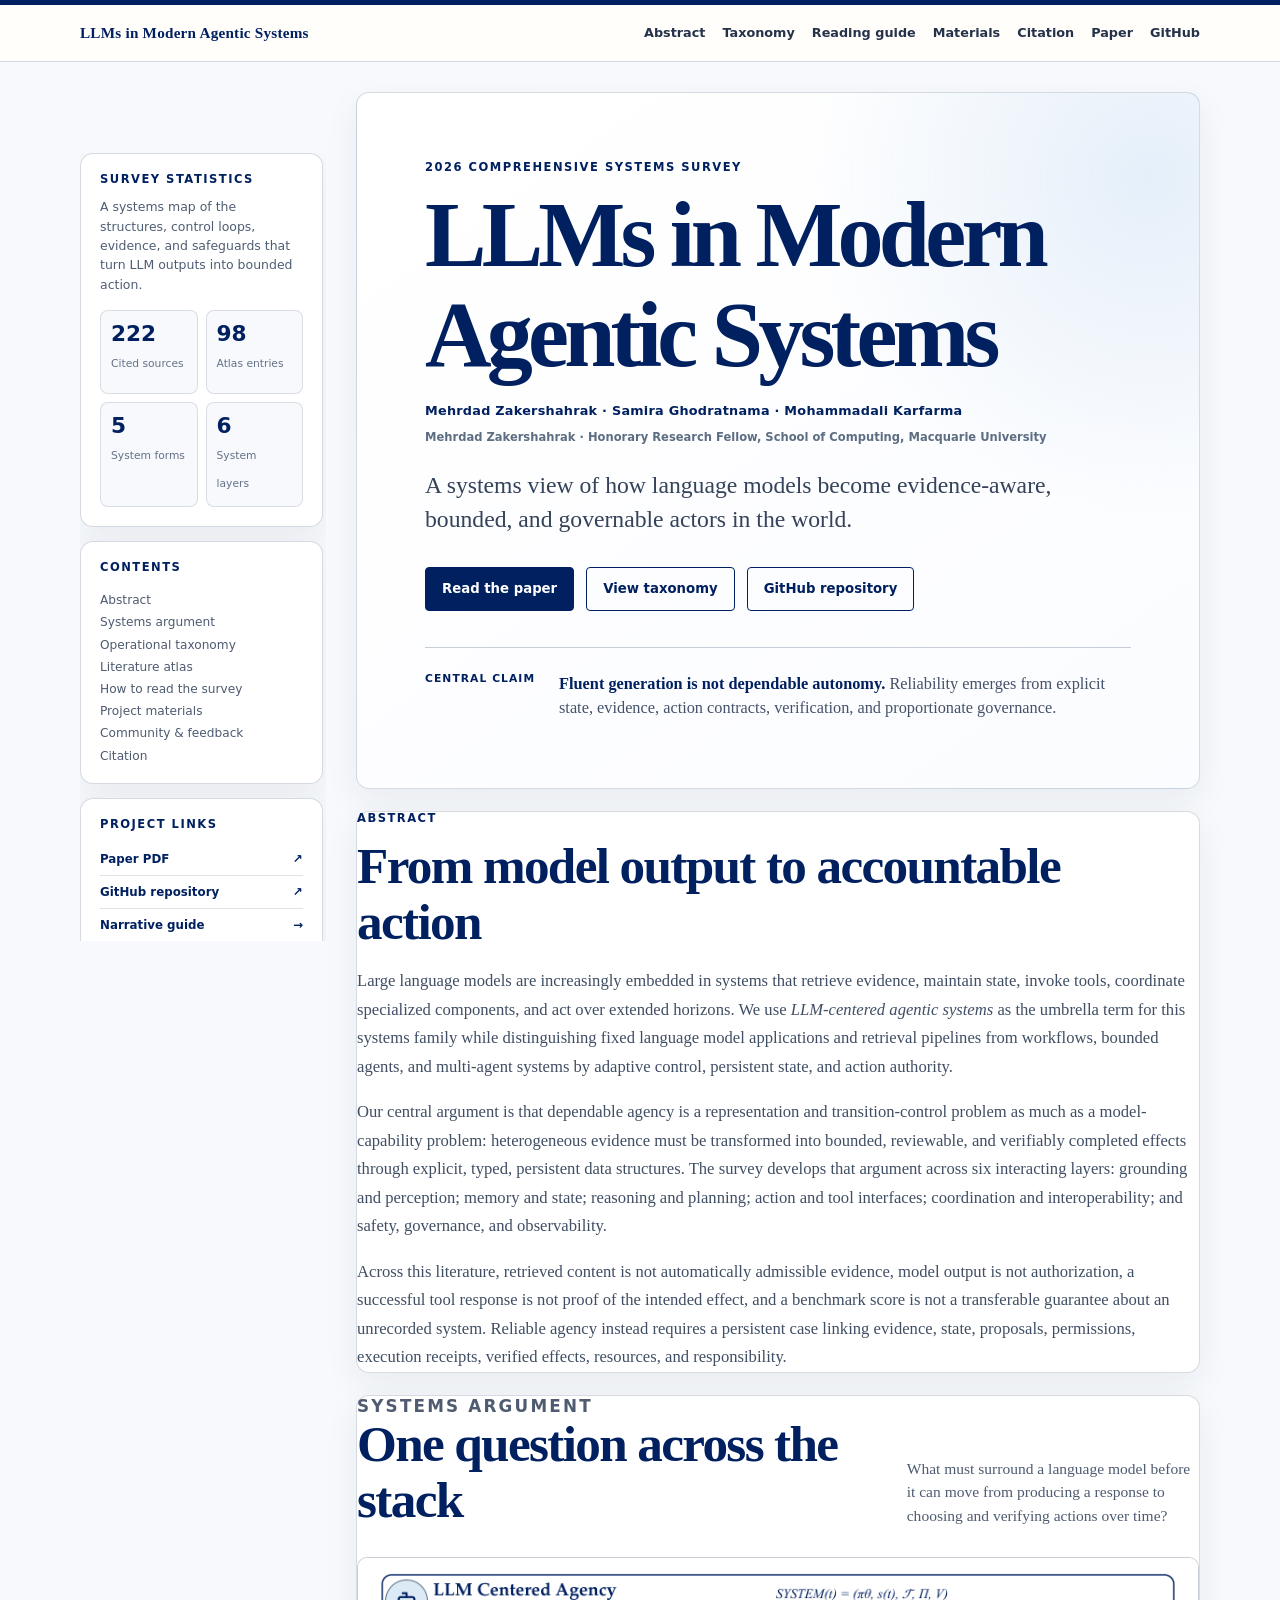
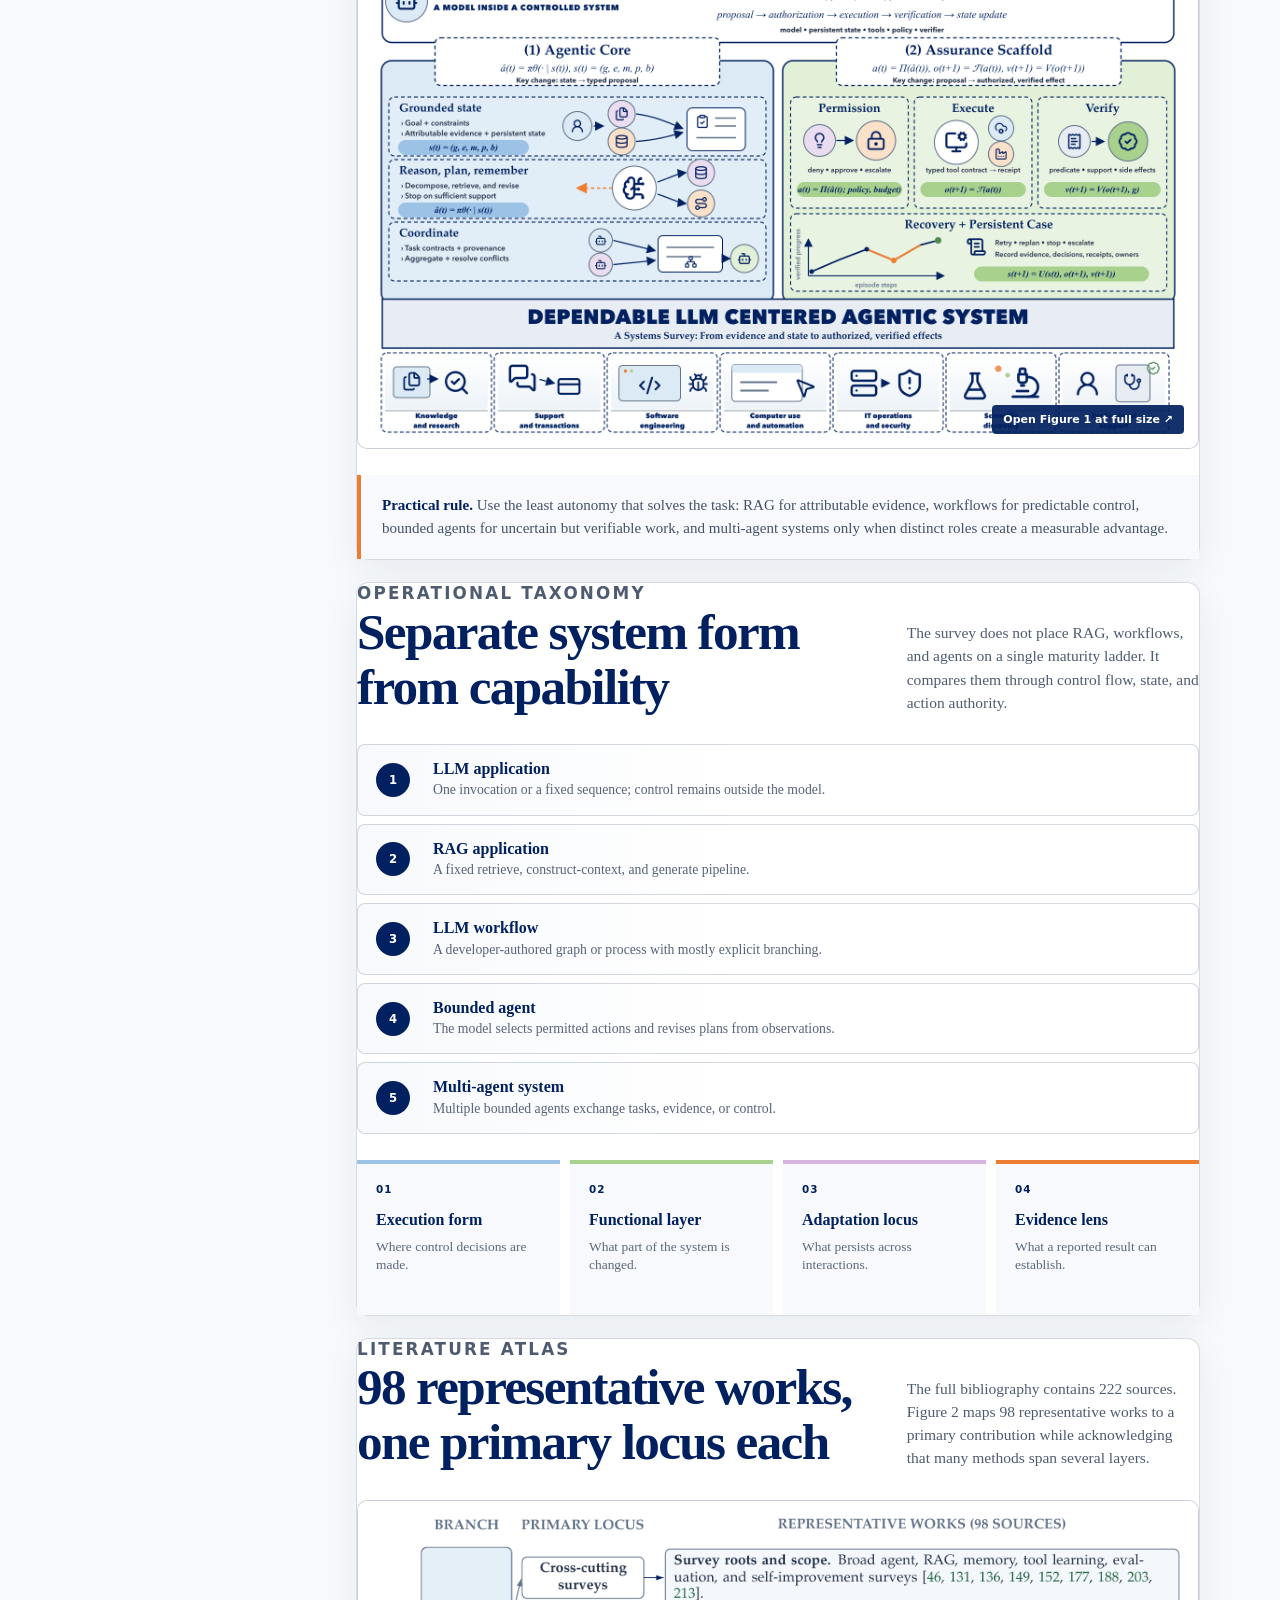
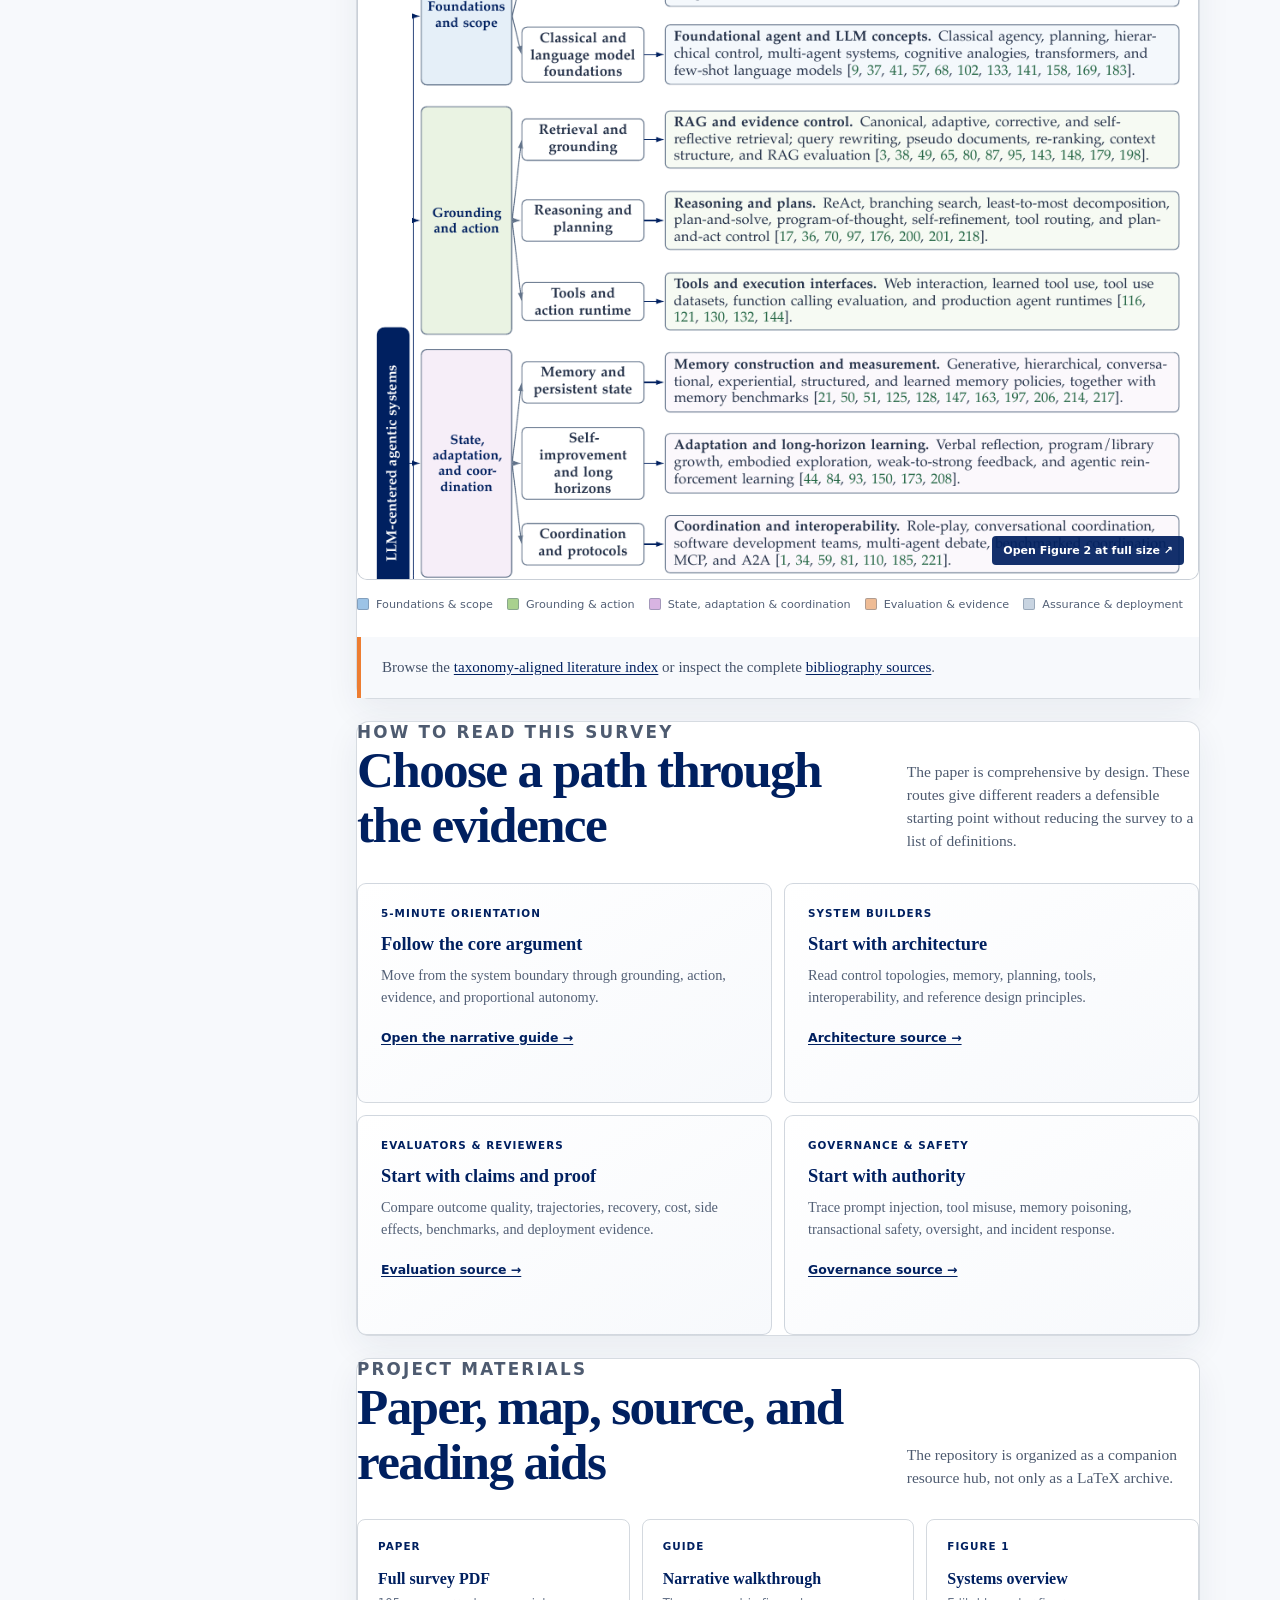
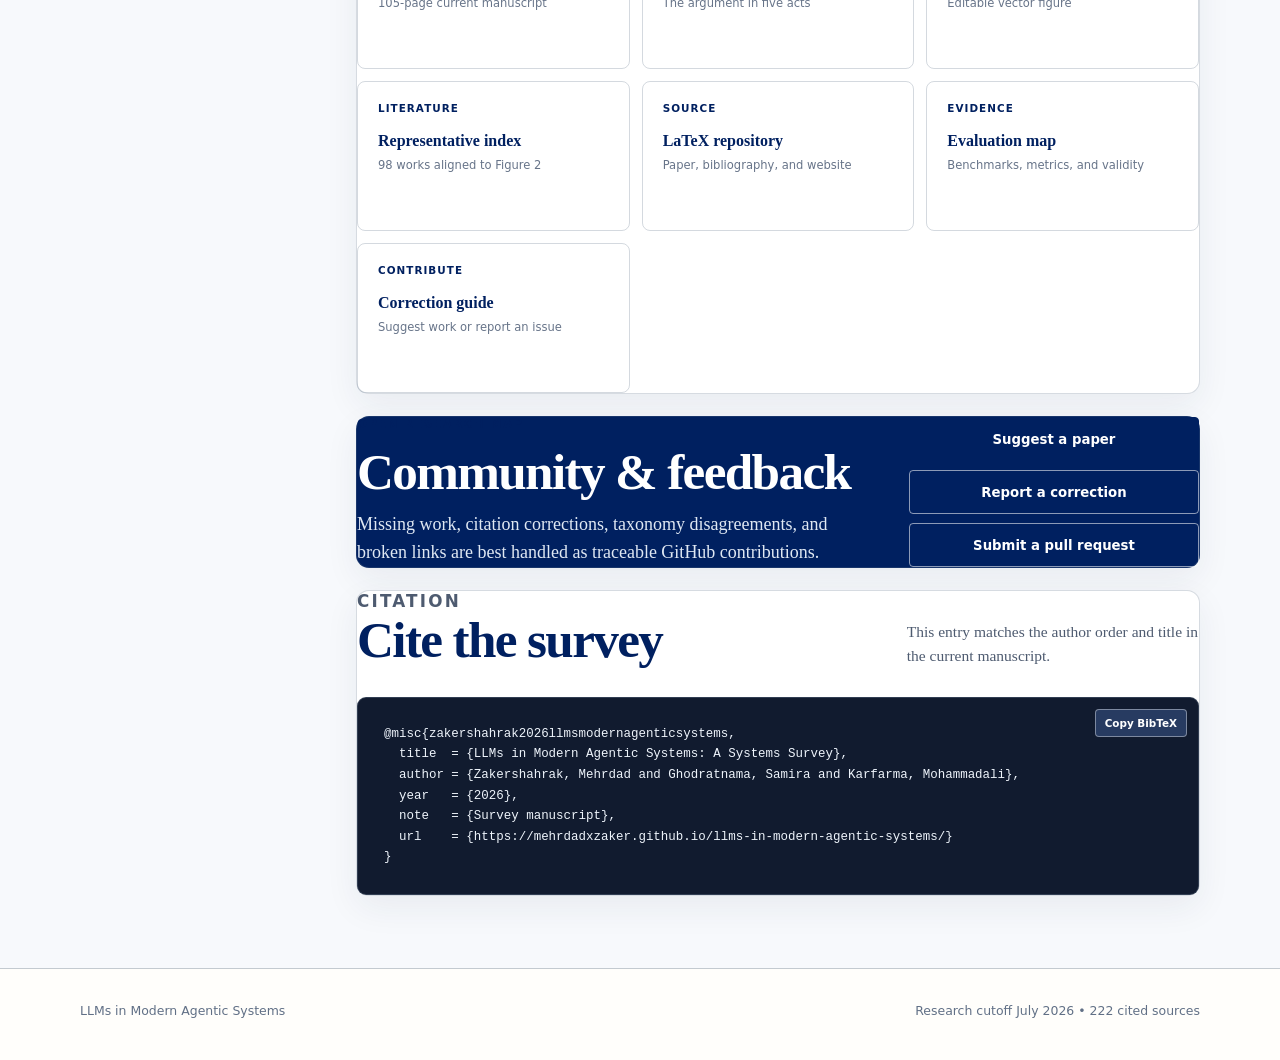
==== commit 7653d475: "Prepare paper and website links for personal ownership" ====
--- a/github-page/index.html
+++ b/github-page/index.html
@@ -8,9 +8,9 @@
     <meta property="og:title" content="LLMs in Modern Agentic Systems: A Systems Survey">
     <meta property="og:description" content="A systems view of how language models become evidence-aware, bounded, and governable actors in the world.">
     <meta property="og:type" content="website">
-    <meta property="og:url" content="https://xpounder-com.github.io/llms-in-modern-agentic-systems/">
+    <meta property="og:url" content="https://mehrdadxzaker.github.io/llms-in-modern-agentic-systems/">
     <title>LLMs in Modern Agentic Systems — A Systems Survey</title>
-    <link rel="canonical" href="https://xpounder-com.github.io/llms-in-modern-agentic-systems/">
+    <link rel="canonical" href="https://mehrdadxzaker.github.io/llms-in-modern-agentic-systems/">
     <link rel="icon" href="../site-shared/favicon.svg" type="image/svg+xml">
     <link rel="stylesheet" href="../site-shared/theme.css">
   </head>
@@ -27,7 +27,7 @@
           <a href="#materials">Materials</a>
           <a href="#citation">Citation</a>
           <a href="../paper/llms-in-modern-agentic-systems.pdf">Paper</a>
-          <a href="https://github.com/Xpounder-com/llms-in-modern-agentic-systems">GitHub</a>
+          <a href="https://github.com/mehrdadxzaker/llms-in-modern-agentic-systems">GitHub</a>
         </nav>
       </div>
     </header>
@@ -61,7 +61,7 @@
           <section class="sidebar-card project-links">
             <p class="section-kicker">Project links</p>
             <a href="../paper/llms-in-modern-agentic-systems.pdf"><span>Paper PDF</span><span aria-hidden="true">↗</span></a>
-            <a href="https://github.com/Xpounder-com/llms-in-modern-agentic-systems"><span>GitHub repository</span><span aria-hidden="true">↗</span></a>
+            <a href="https://github.com/mehrdadxzaker/llms-in-modern-agentic-systems"><span>GitHub repository</span><span aria-hidden="true">↗</span></a>
             <a href="../project-page/"><span>Narrative guide</span><span aria-hidden="true">→</span></a>
           </section>
         </aside>
@@ -76,7 +76,7 @@
             <div class="actions">
               <a class="button" href="../paper/llms-in-modern-agentic-systems.pdf">Read the paper</a>
               <a class="button secondary" href="#taxonomy">View taxonomy</a>
-              <a class="button secondary" href="https://github.com/Xpounder-com/llms-in-modern-agentic-systems">GitHub repository</a>
+              <a class="button secondary" href="https://github.com/mehrdadxzaker/llms-in-modern-agentic-systems">GitHub repository</a>
             </div>
             <div class="hero-claim">
               <span>Central claim</span>
@@ -151,7 +151,7 @@
               <span style="--key-color: #efbc95">Evaluation &amp; evidence</span>
               <span style="--key-color: #c8d4e1">Assurance &amp; deployment</span>
             </div>
-            <p class="panel-note">Browse the <a href="https://github.com/Xpounder-com/llms-in-modern-agentic-systems/blob/main/LITERATURE.md">taxonomy-aligned literature index</a> or inspect the complete <a href="https://github.com/Xpounder-com/llms-in-modern-agentic-systems/blob/main/refs.bib">bibliography sources</a>.</p>
+            <p class="panel-note">Browse the <a href="https://github.com/mehrdadxzaker/llms-in-modern-agentic-systems/blob/main/LITERATURE.md">taxonomy-aligned literature index</a> or inspect the complete <a href="https://github.com/mehrdadxzaker/llms-in-modern-agentic-systems/blob/main/refs.bib">bibliography sources</a>.</p>
           </section>
 
           <section class="panel" id="reading-guide">
@@ -164,9 +164,9 @@
             </div>
             <div class="reading-grid">
               <article><span>5-minute orientation</span><h3>Follow the core argument</h3><p>Move from the system boundary through grounding, action, evidence, and proportional autonomy.</p><a href="../project-page/">Open the narrative guide →</a></article>
-              <article><span>System builders</span><h3>Start with architecture</h3><p>Read control topologies, memory, planning, tools, interoperability, and reference design principles.</p><a href="https://github.com/Xpounder-com/llms-in-modern-agentic-systems/blob/main/4-architecture.tex">Architecture source →</a></article>
-              <article><span>Evaluators &amp; reviewers</span><h3>Start with claims and proof</h3><p>Compare outcome quality, trajectories, recovery, cost, side effects, benchmarks, and deployment evidence.</p><a href="https://github.com/Xpounder-com/llms-in-modern-agentic-systems/blob/main/5-evaluating.tex">Evaluation source →</a></article>
-              <article><span>Governance &amp; safety</span><h3>Start with authority</h3><p>Trace prompt injection, tool misuse, memory poisoning, transactional safety, oversight, and incident response.</p><a href="https://github.com/Xpounder-com/llms-in-modern-agentic-systems/blob/main/6-safety-governance.tex">Governance source →</a></article>
+              <article><span>System builders</span><h3>Start with architecture</h3><p>Read control topologies, memory, planning, tools, interoperability, and reference design principles.</p><a href="https://github.com/mehrdadxzaker/llms-in-modern-agentic-systems/blob/main/4-architecture.tex">Architecture source →</a></article>
+              <article><span>Evaluators &amp; reviewers</span><h3>Start with claims and proof</h3><p>Compare outcome quality, trajectories, recovery, cost, side effects, benchmarks, and deployment evidence.</p><a href="https://github.com/mehrdadxzaker/llms-in-modern-agentic-systems/blob/main/5-evaluating.tex">Evaluation source →</a></article>
+              <article><span>Governance &amp; safety</span><h3>Start with authority</h3><p>Trace prompt injection, tool misuse, memory poisoning, transactional safety, oversight, and incident response.</p><a href="https://github.com/mehrdadxzaker/llms-in-modern-agentic-systems/blob/main/6-safety-governance.tex">Governance source →</a></article>
             </div>
           </section>
 
@@ -182,10 +182,10 @@
               <a href="../paper/llms-in-modern-agentic-systems.pdf"><span>Paper</span><strong>Full survey PDF</strong><small>105-page current manuscript</small></a>
               <a href="../project-page/"><span>Guide</span><strong>Narrative walkthrough</strong><small>The argument in five acts</small></a>
               <a href="../docs/assets/systems-overview.svg"><span>Figure 1</span><strong>Systems overview</strong><small>Editable vector figure</small></a>
-              <a href="https://github.com/Xpounder-com/llms-in-modern-agentic-systems/blob/main/LITERATURE.md"><span>Literature</span><strong>Representative index</strong><small>98 works aligned to Figure 2</small></a>
-              <a href="https://github.com/Xpounder-com/llms-in-modern-agentic-systems"><span>Source</span><strong>LaTeX repository</strong><small>Paper, bibliography, and website</small></a>
-              <a href="https://github.com/Xpounder-com/llms-in-modern-agentic-systems/blob/main/5-evaluating.tex"><span>Evidence</span><strong>Evaluation map</strong><small>Benchmarks, metrics, and validity</small></a>
-              <a href="https://github.com/Xpounder-com/llms-in-modern-agentic-systems/blob/main/CONTRIBUTING.md"><span>Contribute</span><strong>Correction guide</strong><small>Suggest work or report an issue</small></a>
+              <a href="https://github.com/mehrdadxzaker/llms-in-modern-agentic-systems/blob/main/LITERATURE.md"><span>Literature</span><strong>Representative index</strong><small>98 works aligned to Figure 2</small></a>
+              <a href="https://github.com/mehrdadxzaker/llms-in-modern-agentic-systems"><span>Source</span><strong>LaTeX repository</strong><small>Paper, bibliography, and website</small></a>
+              <a href="https://github.com/mehrdadxzaker/llms-in-modern-agentic-systems/blob/main/5-evaluating.tex"><span>Evidence</span><strong>Evaluation map</strong><small>Benchmarks, metrics, and validity</small></a>
+              <a href="https://github.com/mehrdadxzaker/llms-in-modern-agentic-systems/blob/main/CONTRIBUTING.md"><span>Contribute</span><strong>Correction guide</strong><small>Suggest work or report an issue</small></a>
             </div>
           </section>
 
@@ -196,9 +196,9 @@
               <p>Missing work, citation corrections, taxonomy disagreements, and broken links are best handled as traceable GitHub contributions.</p>
             </div>
             <div class="community-actions">
-              <a class="button" href="https://github.com/Xpounder-com/llms-in-modern-agentic-systems/issues/new?template=literature-suggestion.yml">Suggest a paper</a>
-              <a class="button secondary light" href="https://github.com/Xpounder-com/llms-in-modern-agentic-systems/issues/new?template=correction.yml">Report a correction</a>
-              <a class="button secondary light" href="https://github.com/Xpounder-com/llms-in-modern-agentic-systems/pulls">Submit a pull request</a>
+              <a class="button" href="https://github.com/mehrdadxzaker/llms-in-modern-agentic-systems/issues/new?template=literature-suggestion.yml">Suggest a paper</a>
+              <a class="button secondary light" href="https://github.com/mehrdadxzaker/llms-in-modern-agentic-systems/issues/new?template=correction.yml">Report a correction</a>
+              <a class="button secondary light" href="https://github.com/mehrdadxzaker/llms-in-modern-agentic-systems/pulls">Submit a pull request</a>
             </div>
           </section>
 
@@ -217,7 +217,7 @@
   author = {Zakershahrak, Mehrdad and Ghodratnama, Samira and Karfarma, Mohammadali},
   year   = {2026},
   note   = {Survey manuscript},
-  url    = {https://xpounder-com.github.io/llms-in-modern-agentic-systems/}
+  url    = {https://mehrdadxzaker.github.io/llms-in-modern-agentic-systems/}
 }</code></pre>
             </div>
           </section>
